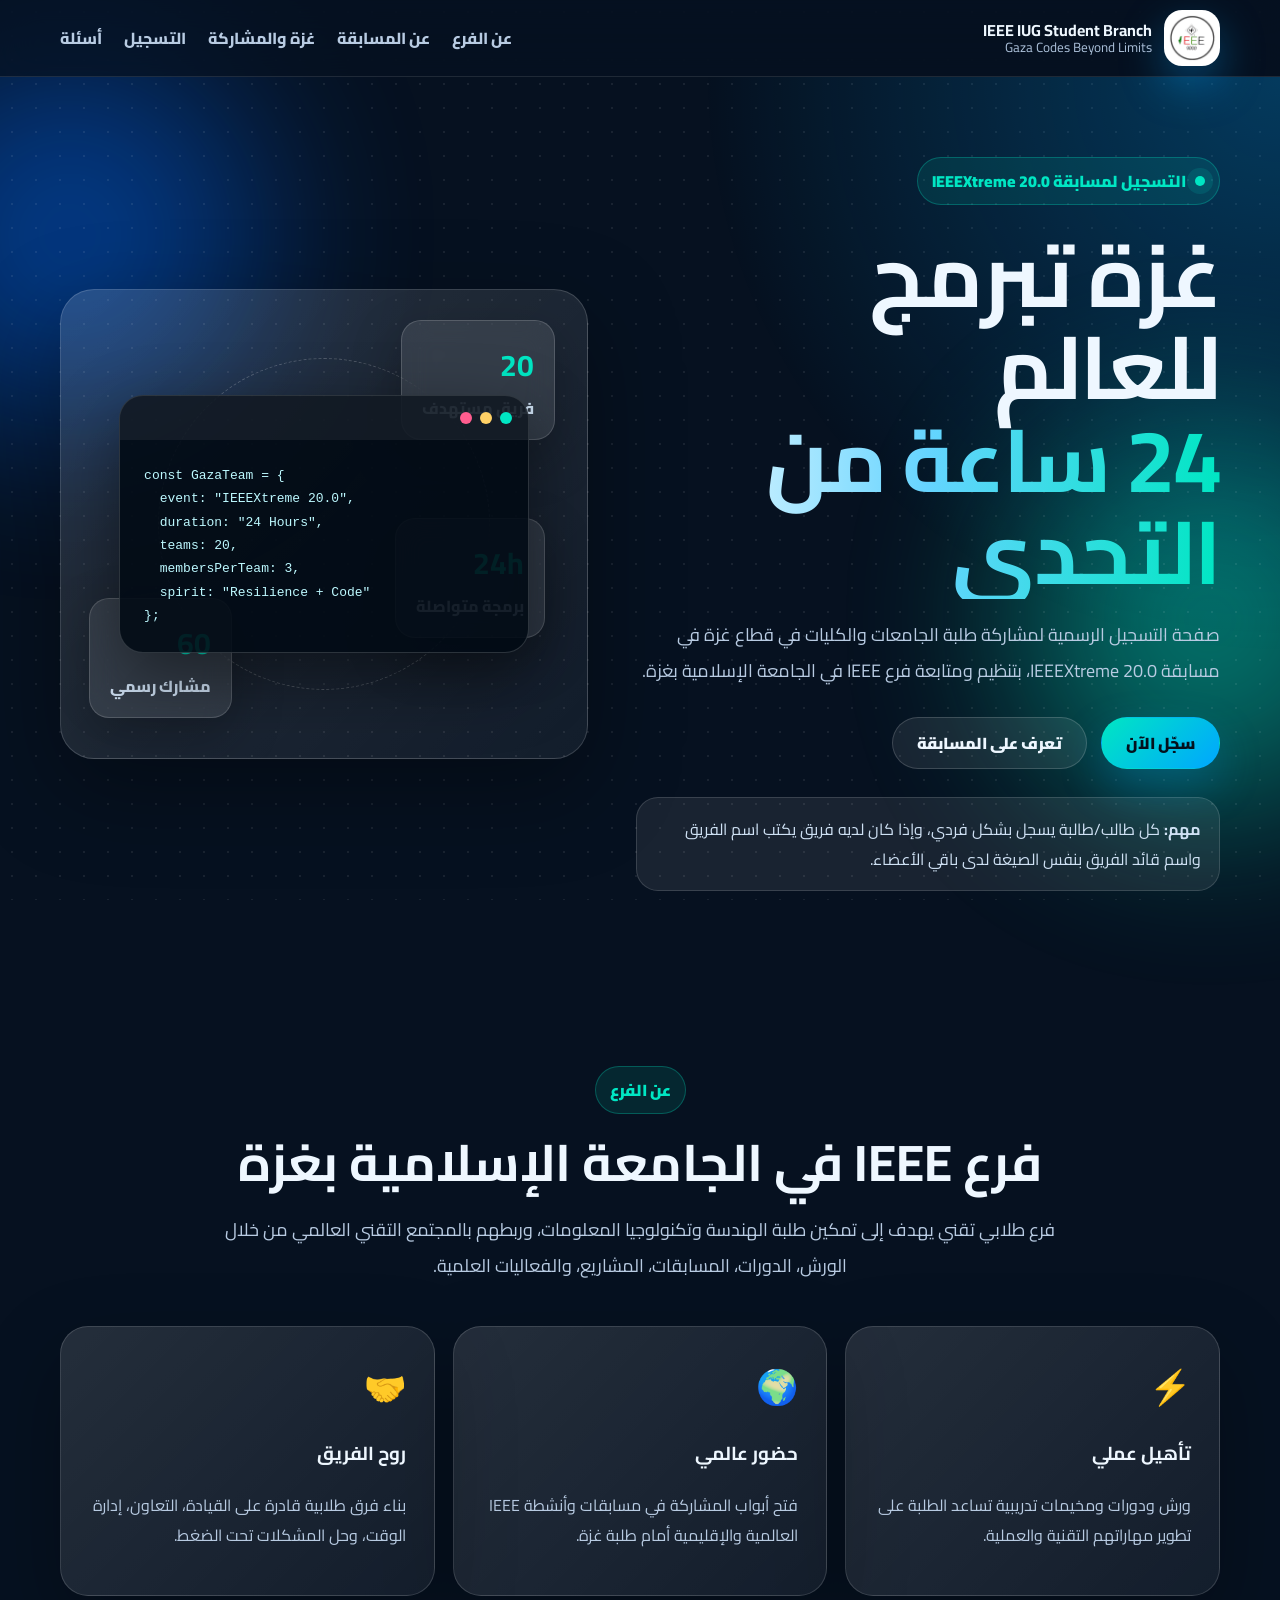
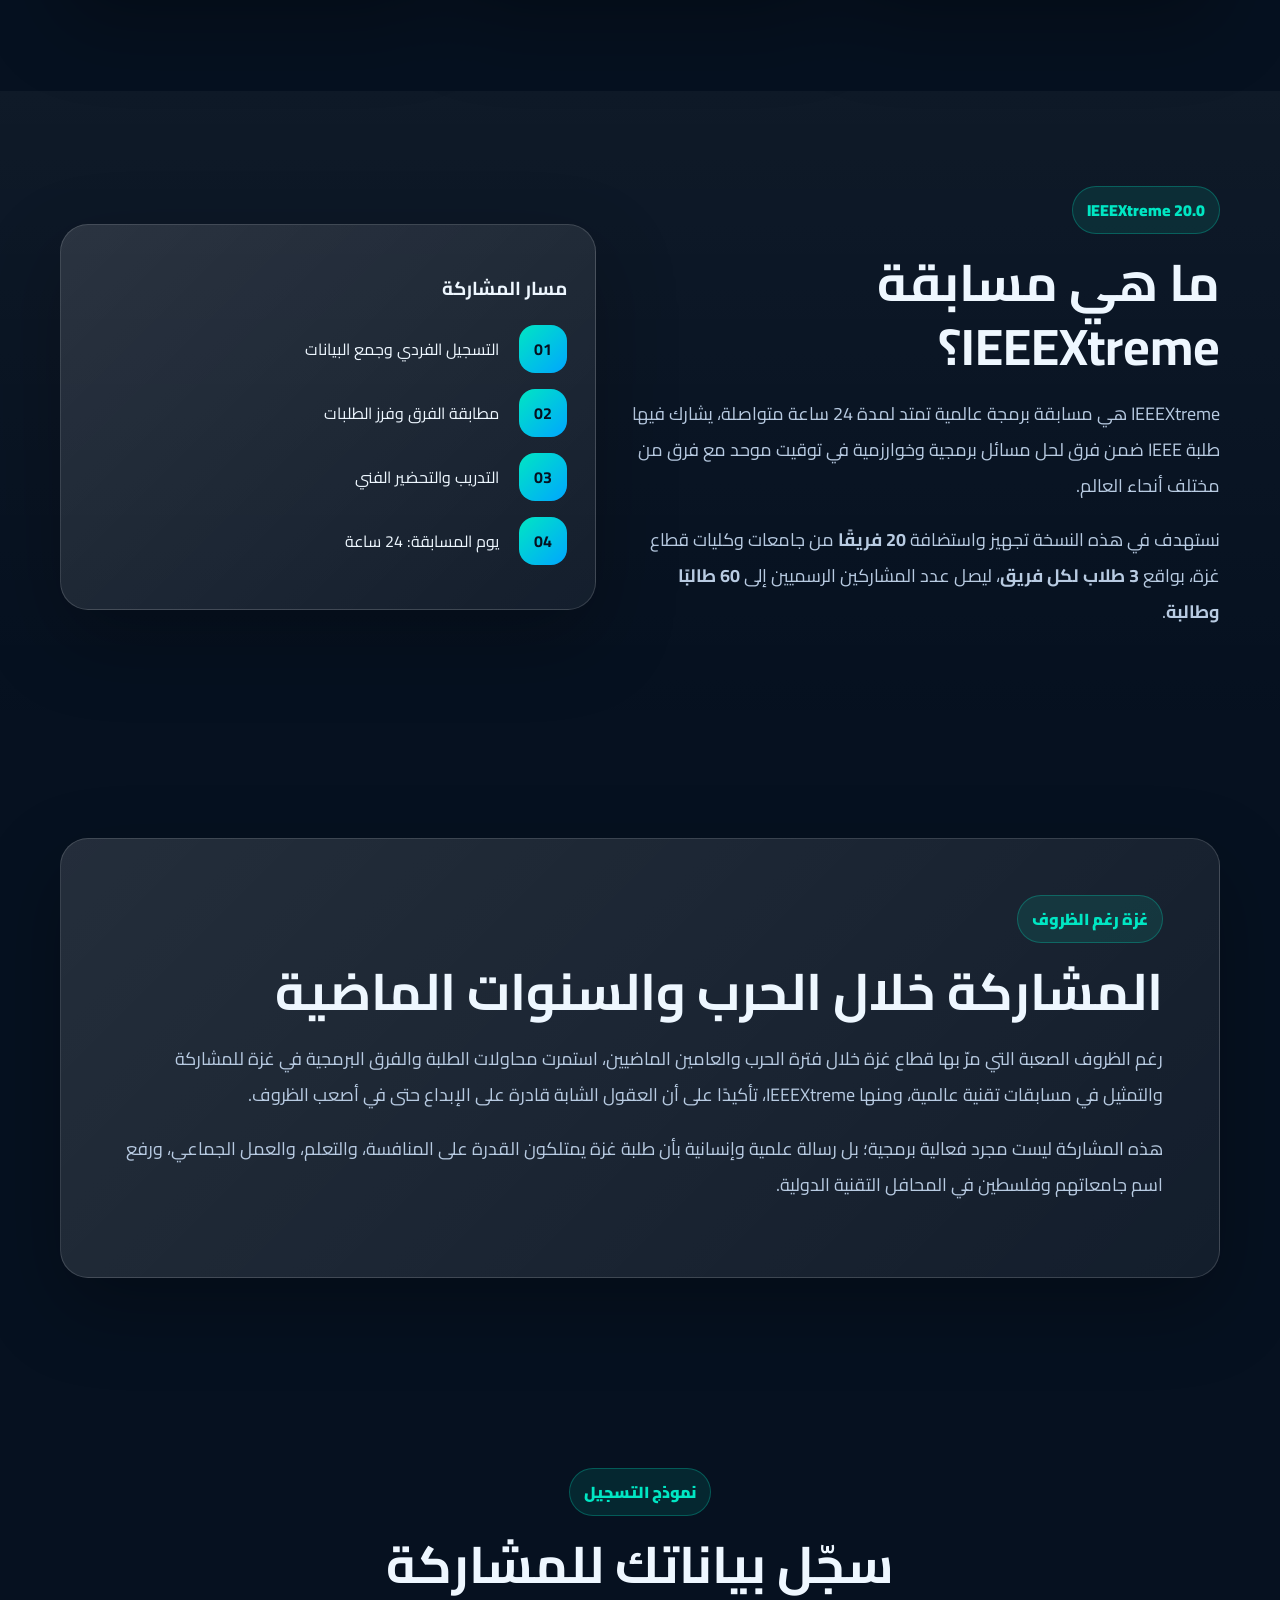
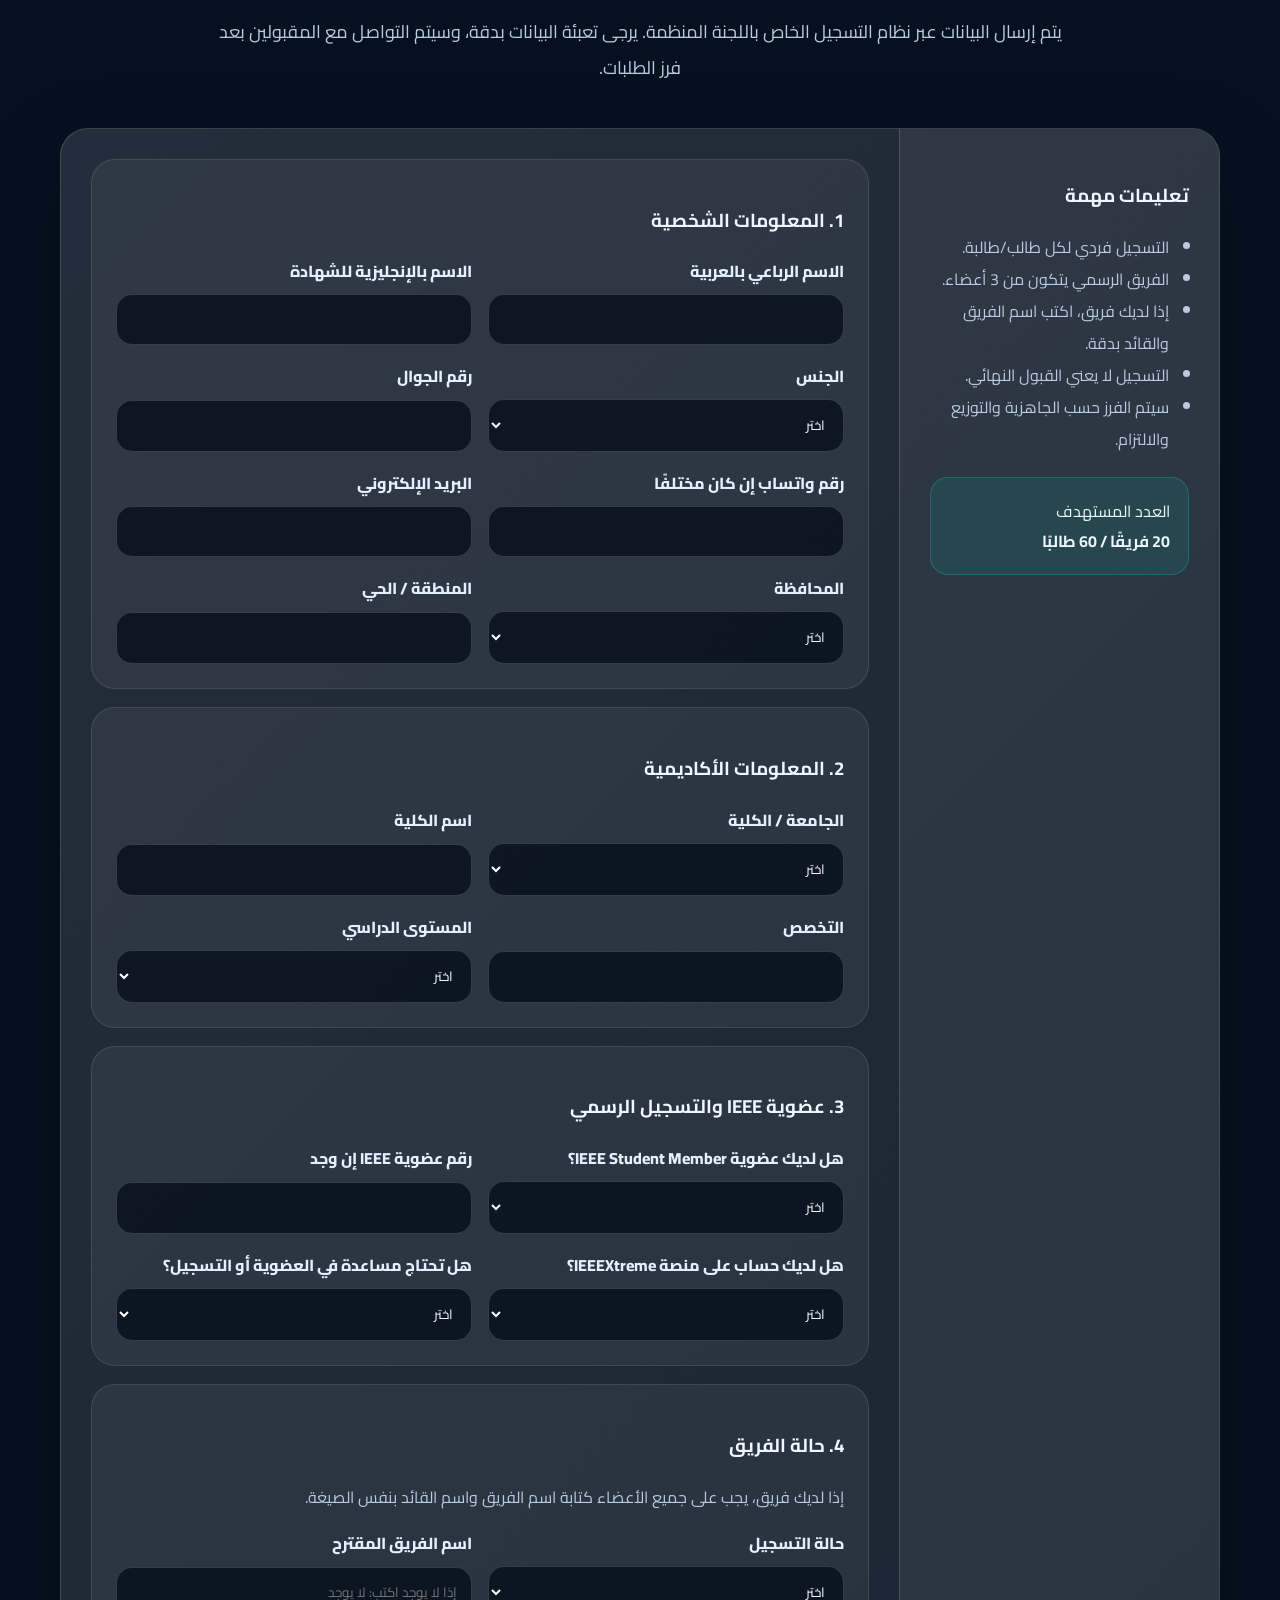
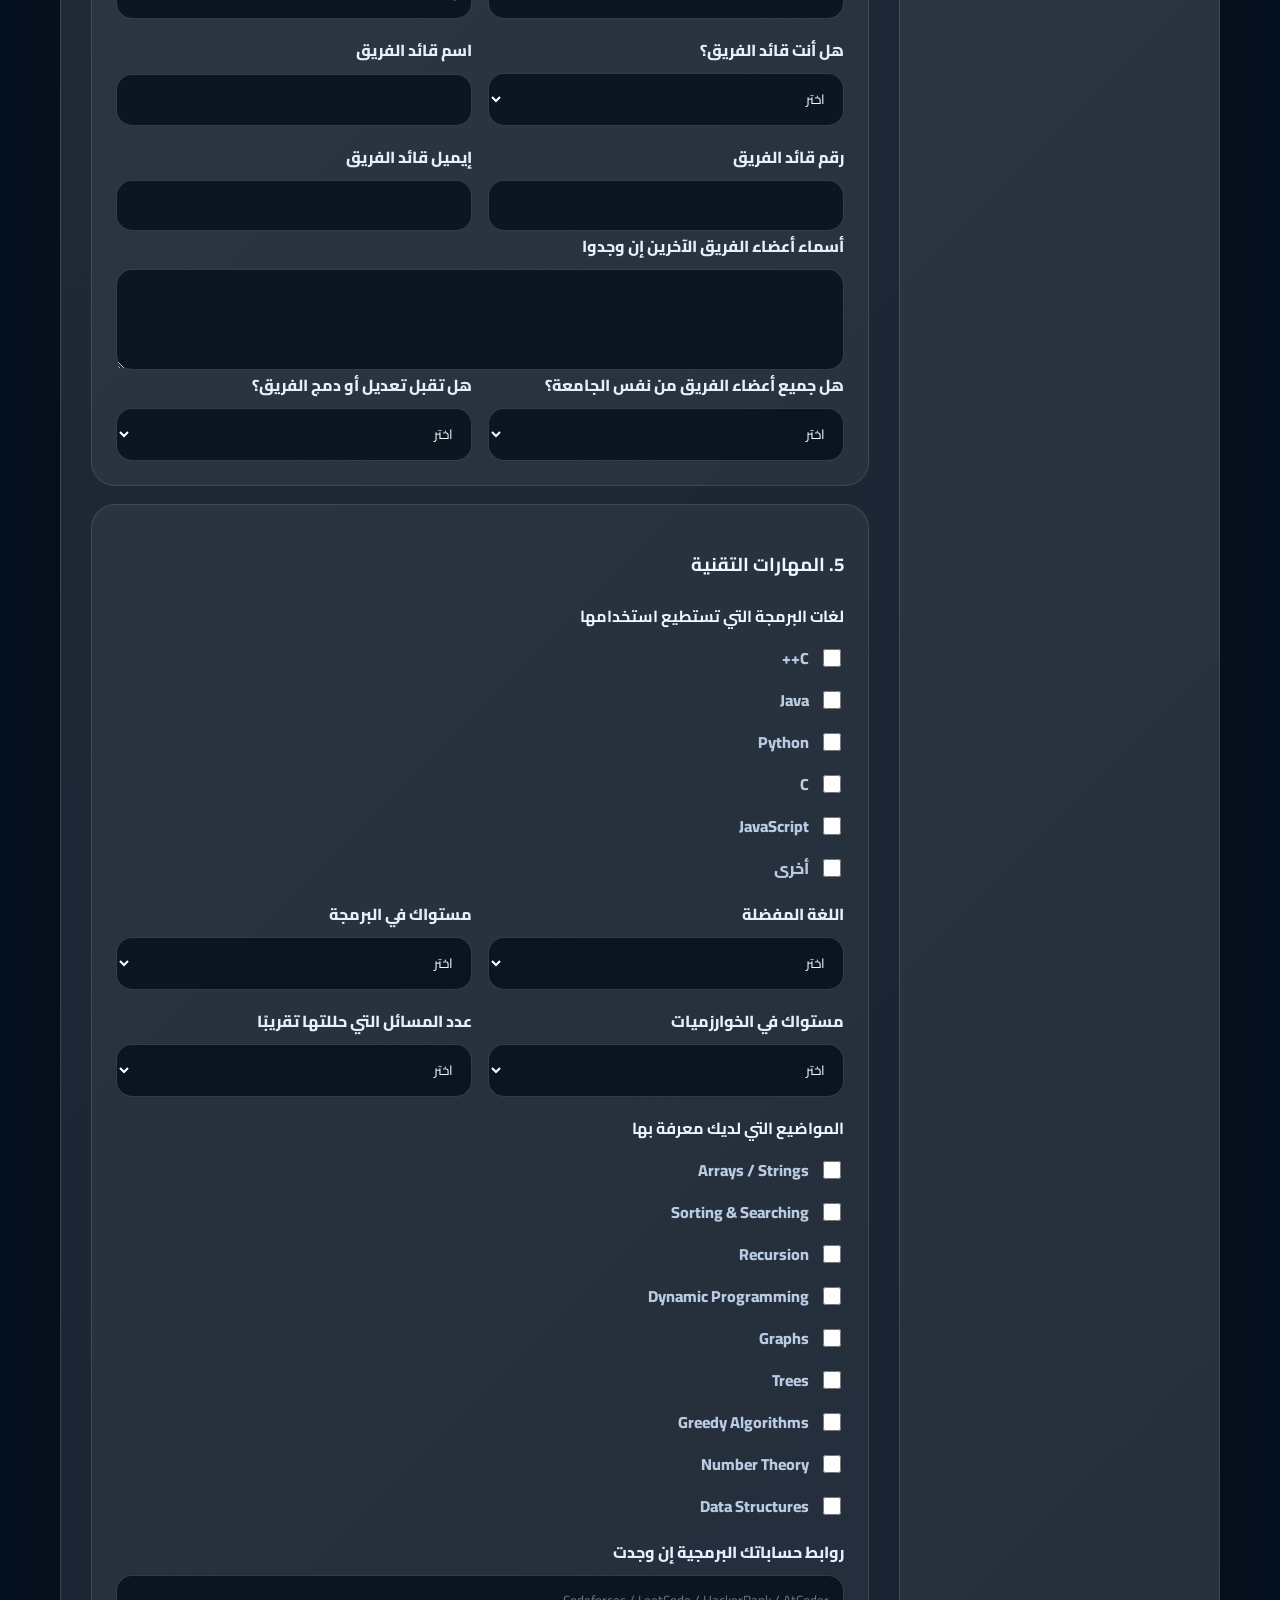
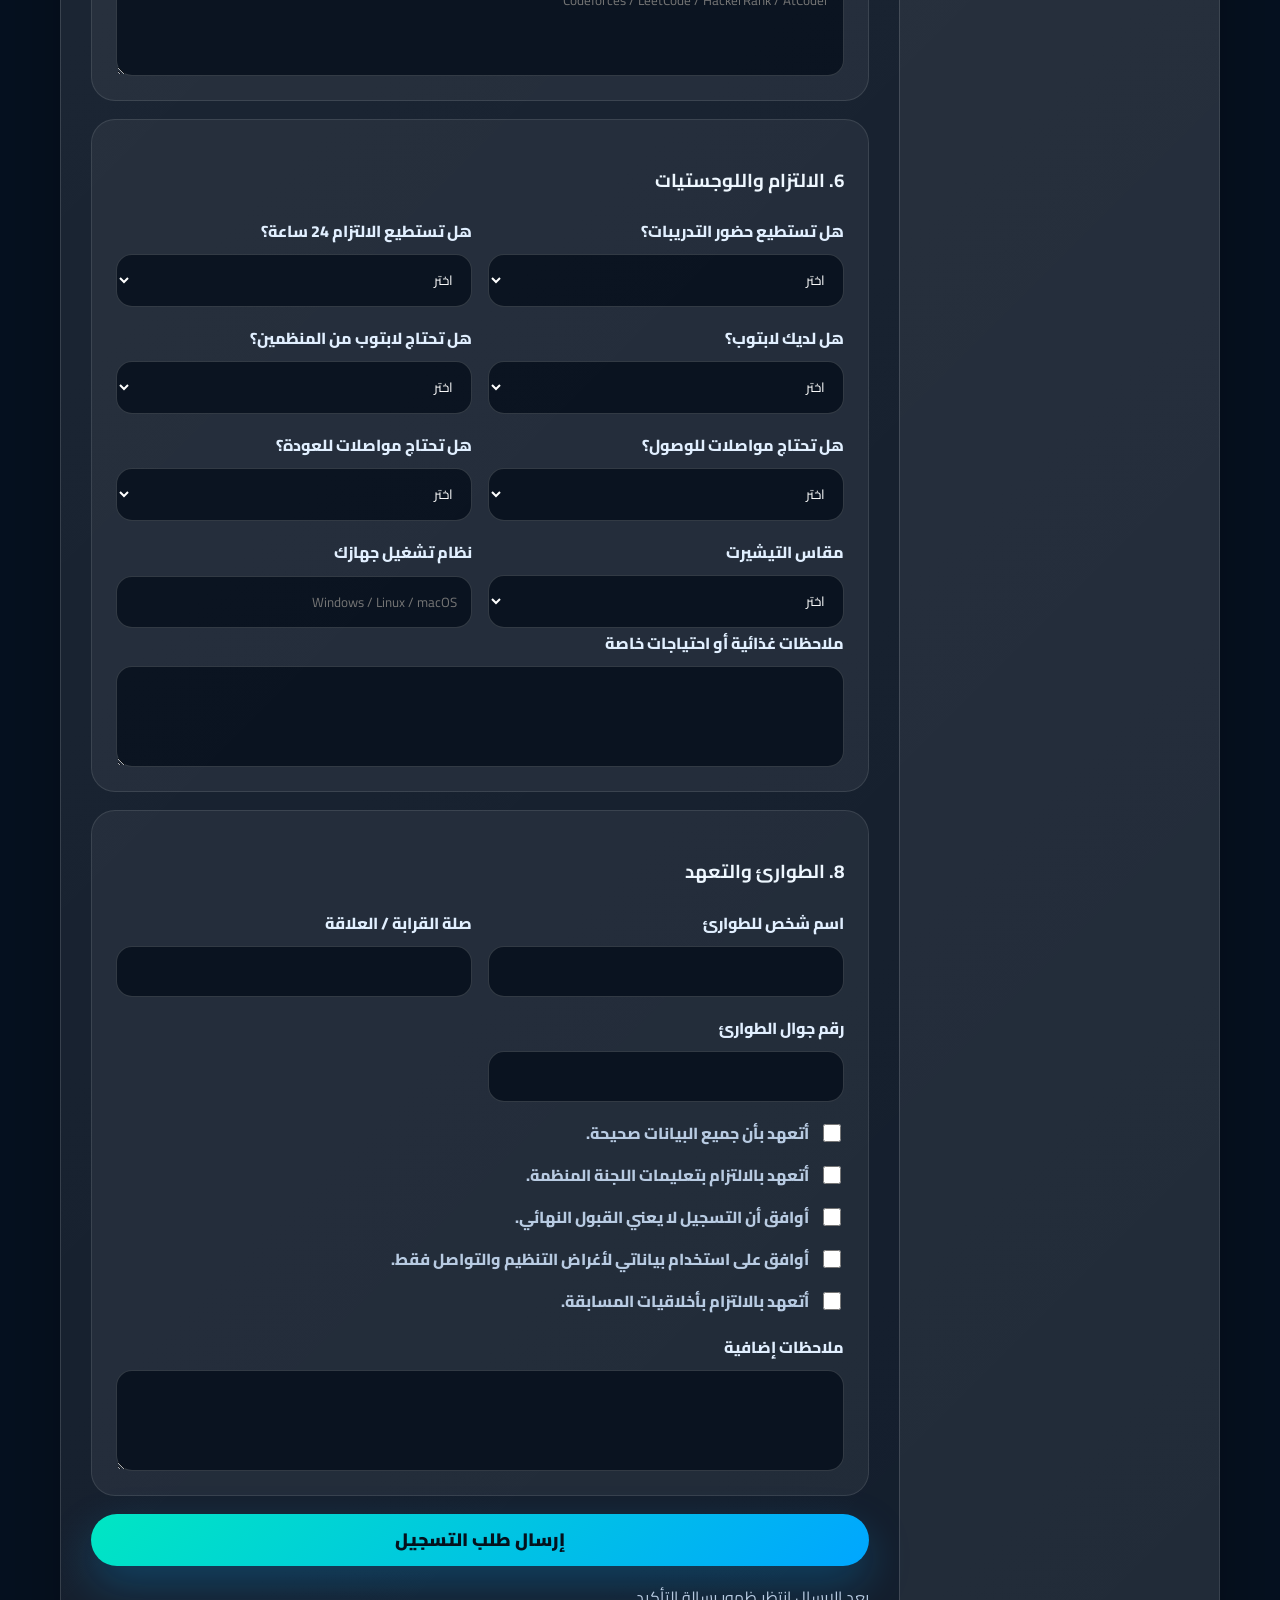
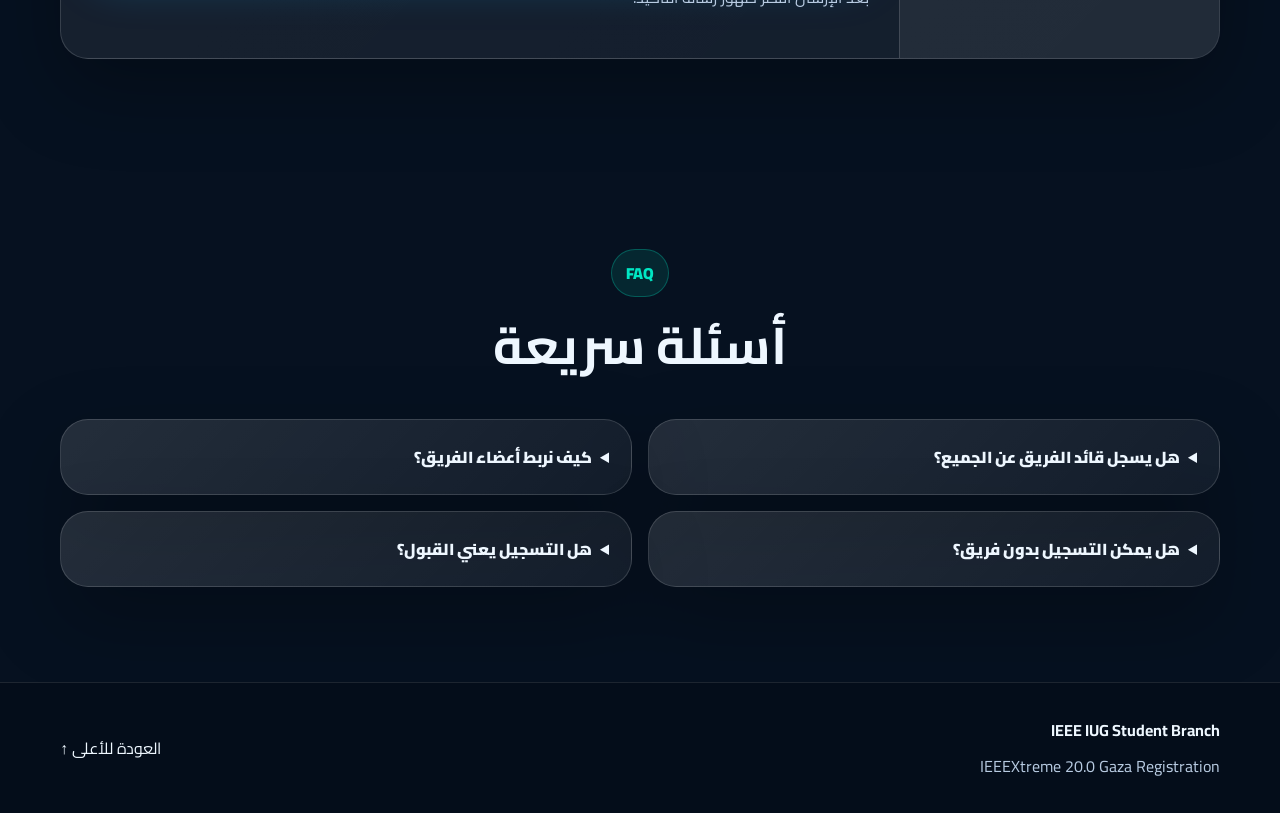
==== index.html @ 0adac136 "Initial commit Created from https://vercel.com/new" ====
<!DOCTYPE html>
<html lang="ar" dir="rtl">
<head>
  <meta charset="UTF-8" />
  <meta name="viewport" content="width=device-width, initial-scale=1.0" />
  <title>IEEEXtreme 20.0 Gaza | IEEE IUG Student Branch</title>
  <meta name="description" content="صفحة تسجيل مميزة لمشاركة طلبة غزة في مسابقة IEEEXtreme 20.0 عبر فرع IEEE في الجامعة الإسلامية بغزة." />
  <link rel="preconnect" href="https://fonts.googleapis.com">
  <link rel="preconnect" href="https://fonts.gstatic.com" crossorigin>
  <link href="https://fonts.googleapis.com/css2?family=Cairo:wght@400;500;600;700;800;900&display=swap" rel="stylesheet">
  <style>
*{box-sizing:border-box}html{scroll-behavior:smooth}body{margin:0;font-family:Cairo,sans-serif;background:#061120;color:#eef7ff;overflow-x:hidden}a{text-decoration:none;color:inherit}.container{width:min(1160px,calc(100% - 28px));margin:auto}.noise{position:fixed;inset:0;pointer-events:none;opacity:.08;background-image:radial-gradient(#fff 1px,transparent 1px);background-size:24px 24px;z-index:-1}.glow{position:fixed;width:380px;height:380px;border-radius:50%;filter:blur(90px);opacity:.45;z-index:-2}.glow-a{background:#006bff;top:5%;left:-120px}.glow-b{background:#00e6c3;bottom:10%;right:-120px}.header{position:sticky;top:0;z-index:20;background:rgba(6,17,32,.72);backdrop-filter:blur(18px);border-bottom:1px solid rgba(255,255,255,.1)}.nav{min-height:76px;display:flex;align-items:center;justify-content:space-between;gap:20px}.brand{display:flex;align-items:center;gap:12px}.brand-badge{width:56px;height:56px;border-radius:18px;display:grid;place-items:center;background:linear-gradient(135deg,#00e6c3,#00a6ff);color:#061120;font-weight:900;box-shadow:0 18px 44px rgba(0,166,255,.35)}.brand strong,.brand small{display:block;line-height:1.15}.brand small{color:#a9bed7}.links{display:flex;gap:22px;color:#b8cbe2;font-weight:800}.links a:hover{color:#fff}.menu{display:none;background:none;border:0}.menu span{display:block;width:28px;height:3px;background:#fff;margin:6px;border-radius:99px}.hero{min-height:calc(100vh - 76px);display:flex;align-items:center;padding:80px 0;background:radial-gradient(circle at top right,rgba(0,166,255,.28),transparent 36rem)}.hero-grid{display:grid;grid-template-columns:1.05fr .95fr;gap:48px;align-items:center}.chip,.kicker{display:inline-flex;align-items:center;gap:9px;padding:8px 14px;border-radius:99px;background:rgba(0,230,195,.1);border:1px solid rgba(0,230,195,.28);color:#00e6c3;font-weight:900}.chip i{width:10px;height:10px;border-radius:50%;background:#00e6c3;box-shadow:0 0 0 8px rgba(0,230,195,.12)}h1{font-size:clamp(44px,7vw,88px);line-height:1.05;margin:24px 0 16px;letter-spacing:-2px}h1 em{display:block;font-style:normal;background:linear-gradient(90deg,#fff,#65d4ff,#00e6c3);-webkit-background-clip:text;background-clip:text;color:transparent}.hero p,.section-head p,.split p,.big-card p{color:#b8cbe2;font-size:18px;line-height:2}.hero-actions{display:flex;gap:14px;flex-wrap:wrap;margin:28px 0}.btn{min-height:52px;border-radius:999px;padding:0 24px;border:1px solid transparent;display:inline-flex;align-items:center;justify-content:center;font-weight:900;cursor:pointer;font-family:inherit}.primary{background:linear-gradient(135deg,#00e6c3,#00a6ff);color:#04111d;box-shadow:0 18px 44px rgba(0,166,255,.25)}.secondary{background:rgba(255,255,255,.08);border-color:rgba(255,255,255,.16)}.hero-alert{padding:16px 18px;border-radius:22px;background:rgba(255,255,255,.08);border:1px solid rgba(255,255,255,.14);color:#cfe1f4}.hero-visual{position:relative;min-height:470px;border-radius:34px;background:linear-gradient(135deg,rgba(255,255,255,.14),rgba(255,255,255,.05));border:1px solid rgba(255,255,255,.16);box-shadow:0 30px 90px rgba(0,0,0,.35);display:grid;place-items:center;overflow:hidden}.hero-visual:before{content:"";position:absolute;width:330px;height:330px;border:1px dashed rgba(255,255,255,.22);border-radius:50%;animation:spin 18s linear infinite}.terminal{position:relative;z-index:2;width:min(410px,88%);background:rgba(2,10,20,.9);border:1px solid rgba(255,255,255,.16);border-radius:24px;overflow:hidden;box-shadow:0 25px 70px rgba(0,0,0,.45)}.dots{display:flex;gap:8px;padding:16px;background:rgba(255,255,255,.06)}.dots span{width:12px;height:12px;border-radius:50%;background:#00e6c3}.dots span:nth-child(2){background:#ffd166}.dots span:nth-child(3){background:#ff5d8f}pre{direction:ltr;text-align:left;margin:0;padding:24px;color:#bdf9ff;line-height:1.8;overflow:auto}.floating-card{position:absolute;background:rgba(255,255,255,.1);backdrop-filter:blur(14px);border:1px solid rgba(255,255,255,.16);border-radius:20px;padding:16px 20px;box-shadow:0 18px 50px rgba(0,0,0,.25)}.floating-card strong{display:block;color:#00e6c3;font-size:30px}.floating-card span{color:#cfe1f4;font-weight:800}.card-one{top:30px;right:32px}.card-two{bottom:40px;left:28px}.card-three{bottom:120px;right:42px}.section{padding:95px 0}.section-head{text-align:center;max-width:850px;margin:0 auto 42px}.section h2{font-size:clamp(30px,4vw,54px);line-height:1.25;margin:16px 0}.cards{display:grid;grid-template-columns:repeat(3,1fr);gap:18px}.info-card,.journey,.big-card,.form-layout,.faq details{background:linear-gradient(135deg,rgba(255,255,255,.12),rgba(255,255,255,.055));border:1px solid rgba(255,255,255,.15);border-radius:28px;box-shadow:0 30px 80px rgba(0,0,0,.28)}.info-card{padding:28px}.info-card span{font-size:34px}.info-card p,.faq p{color:#b8cbe2;line-height:1.9}.dark{background:linear-gradient(180deg,rgba(255,255,255,.04),transparent)}.split{display:grid;grid-template-columns:1fr .9fr;gap:28px;align-items:center}.journey{padding:28px}.step{display:grid;grid-template-columns:54px 1fr;gap:14px;align-items:center;margin:16px 0}.step b{width:48px;height:48px;border-radius:16px;display:grid;place-items:center;background:linear-gradient(135deg,#00e6c3,#00a6ff);color:#061120}.big-card{padding:clamp(28px,5vw,56px)}.form-layout{display:grid;grid-template-columns:320px 1fr;overflow:hidden}.side-panel{padding:30px;background:rgba(255,255,255,.06);border-left:1px solid rgba(255,255,255,.14)}.side-panel ul{color:#b8cbe2;line-height:2;padding-right:20px}.counter{margin-top:22px;padding:18px;border-radius:18px;background:rgba(0,230,195,.1);border:1px solid rgba(0,230,195,.24)}.counter span,.counter strong{display:block}.reg-form{padding:30px}.form-section{padding:24px;border-radius:24px;background:rgba(255,255,255,.055);border:1px solid rgba(255,255,255,.1);margin-bottom:18px}.grid{display:grid;grid-template-columns:repeat(2,1fr);gap:16px}label{display:grid;gap:8px;font-weight:800;color:#e1efff}input,select,textarea{width:100%;min-height:48px;border-radius:16px;border:1px solid rgba(255,255,255,.16);background:rgba(3,13,25,.75);color:#fff;padding:12px 14px;font-family:inherit;outline:0}textarea{resize:vertical}input:focus,select:focus,textarea:focus{border-color:#00e6c3;box-shadow:0 0 0 4px rgba(0,230,195,.08)}.hint,.status{color:#b8cbe2}.checks,.consents{display:grid;gap:12px;margin:16px 0}.checks label,.consents label{display:flex;align-items:center;gap:10px;color:#b8cbe2}input[type=checkbox]{width:18px;min-height:18px;accent-color:#00e6c3}.submit{width:100%;border:0;font-size:18px}.faq{display:grid;grid-template-columns:repeat(2,1fr);gap:16px}.faq details{padding:22px}.faq summary{font-weight:900;cursor:pointer}footer{padding:32px 0;border-top:1px solid rgba(255,255,255,.1);background:rgba(0,0,0,.18)}.footer-inner{display:flex;justify-content:space-between;gap:16px;align-items:center}.footer-inner p{color:#b8cbe2;margin:6px 0 0}.modal{position:fixed;inset:0;background:rgba(0,0,0,.68);backdrop-filter:blur(10px);display:none;align-items:center;justify-content:center;z-index:99;padding:18px}.modal.show{display:flex}.modal-card{position:relative;max-width:520px;background:#08182a;border:1px solid rgba(255,255,255,.16);border-radius:28px;padding:34px;text-align:center;box-shadow:0 30px 90px rgba(0,0,0,.45)}.close{position:absolute;top:12px;left:12px;width:38px;height:38px;border-radius:50%;border:0;background:rgba(255,255,255,.1);color:#fff;font-size:24px;cursor:pointer}.check{width:72px;height:72px;border-radius:50%;display:grid;place-items:center;margin:0 auto 14px;background:linear-gradient(135deg,#00e6c3,#00a6ff);color:#061120;font-size:42px;font-weight:900}.reveal{opacity:0;transform:translateY(22px);transition:.7s ease}.reveal.visible{opacity:1;transform:none}@keyframes spin{to{transform:rotate(360deg)}}@media(max-width:950px){.hero-grid,.split,.cards,.form-layout,.faq{grid-template-columns:1fr}.side-panel{border-left:0;border-bottom:1px solid rgba(255,255,255,.14)}.links{position:absolute;top:76px;inset-inline:14px;display:none;flex-direction:column;background:rgba(6,17,32,.96);border:1px solid rgba(255,255,255,.14);border-radius:20px;padding:18px}.links.open{display:flex}.menu{display:block}}@media(max-width:650px){.grid{grid-template-columns:1fr}.reg-form,.side-panel,.form-section{padding:18px}h1{font-size:42px}.hero{padding:48px 0}.floating-card{position:static;margin:10px}.hero-visual{display:block;padding:34px 16px}.terminal{margin:0 auto 20px}}


/* شعار الفرع - ضع الصورة باسم lo.JPG بجانب index.html */
.brand-logo {
  width: 56px;
  height: 56px;
  border-radius: 18px;
  object-fit: cover;
  background: #ffffff;
  padding: 4px;
  box-shadow: 0 18px 44px rgba(0, 166, 255, 0.35);
  display: block;
  flex-shrink: 0;
}


/* ===============================
   Mobile Registration Visibility Fix
   إصلاح ظهور نموذج التسجيل على الجوال
   =============================== */
@media (max-width: 768px) {
  html, body {
    width: 100%;
    overflow-x: hidden;
  }

  /* منع اختفاء الأقسام بسبب حركة الظهور على بعض متصفحات الجوال */
  .reveal {
    opacity: 1 !important;
    transform: none !important;
    visibility: visible !important;
  }

  /* ضمان ظهور قسم التسجيل كاملًا */
  #form,
  .registration,
  .form-layout,
  .reg-form,
  .form-section {
    display: block !important;
    visibility: visible !important;
    opacity: 1 !important;
  }

  .registration {
    padding-top: 70px !important;
  }

  .form-layout {
    grid-template-columns: 1fr !important;
    width: 100% !important;
    overflow: visible !important;
  }

  .side-panel {
    width: 100% !important;
    border-left: 0 !important;
    border-bottom: 1px solid rgba(255,255,255,.14) !important;
    padding: 20px !important;
  }

  .reg-form {
    width: 100% !important;
    padding: 18px !important;
  }

  .form-section {
    width: 100% !important;
    padding: 18px !important;
    margin-bottom: 16px !important;
  }

  .grid {
    grid-template-columns: 1fr !important;
    gap: 14px !important;
  }

  label,
  input,
  select,
  textarea,
  button {
    max-width: 100% !important;
  }

  input,
  select,
  textarea {
    font-size: 16px !important; /* يمنع زوم iPhone عند الضغط */
  }

  .section-head {
    display: block !important;
    opacity: 1 !important;
    visibility: visible !important;
    margin-bottom: 24px !important;
  }

  .section-head h2 {
    font-size: 30px !important;
  }

  .section-head p {
    font-size: 16px !important;
  }
}

/* زر تسجيل سريع يظهر على الجوال */
.mobile-register-btn {
  display: none;
}

@media (max-width: 768px) {
  .mobile-register-btn {
    position: fixed;
    right: 14px;
    left: 14px;
    bottom: 14px;
    z-index: 80;
    display: flex;
    align-items: center;
    justify-content: center;
    min-height: 52px;
    border-radius: 999px;
    background: linear-gradient(135deg,#00e6c3,#00a6ff);
    color: #04111d;
    font-weight: 900;
    box-shadow: 0 18px 44px rgba(0,166,255,.35);
  }

  footer {
    padding-bottom: 92px !important;
  }
}

</style>
</head>
<body>
  <div class="noise"></div>
  <div class="glow glow-a"></div>
  <div class="glow glow-b"></div>

  <header class="header">
    <div class="container nav">
      <a class="brand" href="#home">
        <!-- ضع ملف الشعار lo.JPG في نفس مجلد index.html -->
        <img src="[data-uri]" alt="IEEE IUG Logo" class="brand-logo">
        <span>
          <strong>IEEE IUG Student Branch</strong>
          <small>Gaza Codes Beyond Limits</small>
        </span>
      </a>

      <button class="menu" id="menuBtn" aria-label="القائمة">
        <span></span><span></span><span></span>
      </button>

      <nav class="links" id="navLinks">
        <a href="#branch">عن الفرع</a>
        <a href="#xtreme">عن المسابقة</a>
        <a href="#gaza">غزة والمشاركة</a>
        <a href="#form">التسجيل</a>
        <a href="#faq">أسئلة</a>
      </nav>
    </div>
  </header>

  <main>
    <section class="hero" id="home">
      <div class="container hero-grid">
        <div class="hero-text reveal">
          <span class="chip"><i></i> التسجيل لمسابقة IEEEXtreme 20.0</span>
          <h1>غزة تبرمج للعالم <em>24 ساعة من التحدي</em></h1>
          <p>
            صفحة التسجيل الرسمية لمشاركة طلبة الجامعات والكليات في قطاع غزة في مسابقة IEEEXtreme 20.0،
            بتنظيم ومتابعة فرع IEEE في الجامعة الإسلامية بغزة.
          </p>
          <div class="hero-actions">
            <a href="#form" class="btn primary">سجّل الآن</a>
            <a href="#xtreme" class="btn secondary">تعرف على المسابقة</a>
          </div>
          <div class="hero-alert">
            <b>مهم:</b> كل طالب/طالبة يسجل بشكل فردي، وإذا كان لديه فريق يكتب اسم الفريق واسم قائد الفريق بنفس الصيغة لدى باقي الأعضاء.
          </div>
        </div>

        <div class="hero-visual reveal">
          <div class="terminal">
            <div class="dots"><span></span><span></span><span></span></div>
            <pre><code>const GazaTeam = {
  event: "IEEEXtreme 20.0",
  duration: "24 Hours",
  teams: 20,
  membersPerTeam: 3,
  spirit: "Resilience + Code"
};</code></pre>
          </div>

          <div class="floating-card card-one">
            <strong>20</strong>
            <span>فريق مستهدف</span>
          </div>
          <div class="floating-card card-two">
            <strong>60</strong>
            <span>مشارك رسمي</span>
          </div>
          <div class="floating-card card-three">
            <strong>24h</strong>
            <span>برمجة متواصلة</span>
          </div>
        </div>
      </div>
    </section>

    <section class="section" id="branch">
      <div class="container">
        <div class="section-head reveal">
          <span class="kicker">عن الفرع</span>
          <h2>فرع IEEE في الجامعة الإسلامية بغزة</h2>
          <p>
            فرع طلابي تقني يهدف إلى تمكين طلبة الهندسة وتكنولوجيا المعلومات، وربطهم بالمجتمع التقني العالمي
            من خلال الورش، الدورات، المسابقات، المشاريع، والفعاليات العلمية.
          </p>
        </div>

        <div class="cards">
          <article class="info-card reveal">
            <span>⚡</span>
            <h3>تأهيل عملي</h3>
            <p>ورش ودورات ومخيمات تدريبية تساعد الطلبة على تطوير مهاراتهم التقنية والعملية.</p>
          </article>
          <article class="info-card reveal">
            <span>🌍</span>
            <h3>حضور عالمي</h3>
            <p>فتح أبواب المشاركة في مسابقات وأنشطة IEEE العالمية والإقليمية أمام طلبة غزة.</p>
          </article>
          <article class="info-card reveal">
            <span>🤝</span>
            <h3>روح الفريق</h3>
            <p>بناء فرق طلابية قادرة على القيادة، التعاون، إدارة الوقت، وحل المشكلات تحت الضغط.</p>
          </article>
        </div>
      </div>
    </section>

    <section class="section dark" id="xtreme">
      <div class="container split">
        <div class="reveal">
          <span class="kicker">IEEEXtreme 20.0</span>
          <h2>ما هي مسابقة IEEEXtreme؟</h2>
          <p>
            IEEEXtreme هي مسابقة برمجة عالمية تمتد لمدة 24 ساعة متواصلة، يشارك فيها طلبة IEEE ضمن فرق
            لحل مسائل برمجية وخوارزمية في توقيت موحد مع فرق من مختلف أنحاء العالم.
          </p>
          <p>
            نستهدف في هذه النسخة تجهيز واستضافة <b>20 فريقًا</b> من جامعات وكليات قطاع غزة،
            بواقع <b>3 طلاب لكل فريق</b>، ليصل عدد المشاركين الرسميين إلى <b>60 طالبًا وطالبة</b>.
          </p>
        </div>

        <div class="journey reveal">
          <h3>مسار المشاركة</h3>
          <div class="step"><b>01</b><span>التسجيل الفردي وجمع البيانات</span></div>
          <div class="step"><b>02</b><span>مطابقة الفرق وفرز الطلبات</span></div>
          <div class="step"><b>03</b><span>التدريب والتحضير الفني</span></div>
          <div class="step"><b>04</b><span>يوم المسابقة: 24 ساعة</span></div>
        </div>
      </div>
    </section>

    <section class="section gaza" id="gaza">
      <div class="container">
        <div class="big-card reveal">
          <span class="kicker">غزة رغم الظروف</span>
          <h2>المشاركة خلال الحرب والسنوات الماضية</h2>
          <p>
            رغم الظروف الصعبة التي مرّ بها قطاع غزة خلال فترة الحرب والعامين الماضيين، استمرت محاولات الطلبة
            والفرق البرمجية في غزة للمشاركة والتمثيل في مسابقات تقنية عالمية، ومنها IEEEXtreme، تأكيدًا على
            أن العقول الشابة قادرة على الإبداع حتى في أصعب الظروف.
          </p>
          <p>
            هذه المشاركة ليست مجرد فعالية برمجية؛ بل رسالة علمية وإنسانية بأن طلبة غزة يمتلكون القدرة على المنافسة،
            والتعلم، والعمل الجماعي، ورفع اسم جامعاتهم وفلسطين في المحافل التقنية الدولية.
          </p>
        </div>
      </div>
    </section>

    <section class="section registration" id="form">
      <div class="container">
        <div class="section-head reveal">
          <span class="kicker">نموذج التسجيل</span>
          <h2>سجّل بياناتك للمشاركة</h2>
          <p>
            يتم إرسال البيانات عبر نظام التسجيل الخاص باللجنة المنظمة.
            يرجى تعبئة البيانات بدقة، وسيتم التواصل مع المقبولين بعد فرز الطلبات.
          </p>
        </div>

        <div class="form-layout reveal">
          <aside class="side-panel">
            <h3>تعليمات مهمة</h3>
            <ul>
              <li>التسجيل فردي لكل طالب/طالبة.</li>
              <li>الفريق الرسمي يتكون من 3 أعضاء.</li>
              <li>إذا لديك فريق، اكتب اسم الفريق والقائد بدقة.</li>
              <li>التسجيل لا يعني القبول النهائي.</li>
              <li>سيتم الفرز حسب الجاهزية والتوزيع والالتزام.</li>
            </ul>
            <div class="counter">
              <span>العدد المستهدف</span>
              <strong>20 فريقًا / 60 طالبًا</strong>
            </div>
          </aside>

          <form class="reg-form" id="registrationForm">
            <input type="hidden" name="source" value="IEEEXtreme Website" />
            <input type="hidden" name="clientTimestamp" id="clientTimestamp" />

            <div class="form-section">
              <h3>1. المعلومات الشخصية</h3>
              <div class="grid">
                <label>الاسم الرباعي بالعربية <input name="arabicName" required></label>
                <label>الاسم بالإنجليزية للشهادة <input name="englishName" required></label>
                <label>الجنس
                  <select name="gender" id="gender" required>
                    <option value="">اختر</option><option>ذكر</option><option>أنثى</option>
                  </select>
                </label>
                <label>رقم الجوال <input name="phone" type="tel" required></label>
                <label>رقم واتساب إن كان مختلفًا <input name="whatsapp" type="tel"></label>
                <label>البريد الإلكتروني <input name="email" type="email" required></label>
                <label>المحافظة
                  <select name="governorate" required>
                    <option value="">اختر</option>
                    <option>شمال غزة</option><option>غزة</option><option>الوسطى</option><option>خانيونس</option><option>رفح</option><option>أخرى</option>
                  </select>
                </label>
                <label>المنطقة / الحي <input name="area" required></label>
              </div>
            </div>

            <div class="form-section">
              <h3>2. المعلومات الأكاديمية</h3>
              <div class="grid">
                <label>الجامعة / الكلية
                  <select name="university" required>
                    <option value="">اختر</option>
                    <option>الجامعة الإسلامية بغزة</option>
                    <option>جامعة الأزهر</option>
                    <option>جامعة الأقصى</option>
                    <option>الكلية الجامعية للعلوم التطبيقية</option>
                    <option>جامعة فلسطين</option>
                    <option>جامعة غزة</option>
                    <option>كلية فلسطين التقنية</option>
                    <option>جامعة الإسراء</option>
                    <option>جامعة القدس المفتوحة</option>
                    <option>كلية الرباط الجامعية</option>
                    <option>أخرى</option>
                  </select>
                </label>
                <label>اسم الكلية <input name="college" required></label>
                <label>التخصص <input name="major" required></label>
                <label>المستوى الدراسي
                  <select name="level" required>
                    <option value="">اختر</option>
                    <option>سنة أولى</option><option>سنة ثانية</option><option>سنة ثالثة</option><option>سنة رابعة</option><option>سنة خامسة</option><option>خريج/ة</option>
                  </select>
                </label>
              </div>
            </div>

            <div class="form-section">
              <h3>3. عضوية IEEE والتسجيل الرسمي</h3>
              <div class="grid">
                <label>هل لديك عضوية IEEE Student Member؟
                  <select name="ieeeMember" required>
                    <option value="">اختر</option><option>نعم</option><option>لا</option><option>لا أعرف / أحتاج توضيحًا</option>
                  </select>
                </label>
                <label>رقم عضوية IEEE إن وجد <input name="ieeeNumber"></label>
                <label>هل لديك حساب على منصة IEEEXtreme؟
                  <select name="xtremeAccount" required>
                    <option value="">اختر</option><option>نعم</option><option>لا</option><option>لا أعرف</option>
                  </select>
                </label>
                <label>هل تحتاج مساعدة في العضوية أو التسجيل؟
                  <select name="needHelp" required>
                    <option value="">اختر</option><option>نعم</option><option>لا</option><option>ربما</option>
                  </select>
                </label>
              </div>
            </div>

            <div class="form-section">
              <h3>4. حالة الفريق</h3>
              <p class="hint">إذا لديك فريق، يجب على جميع الأعضاء كتابة اسم الفريق واسم القائد بنفس الصيغة.</p>
              <div class="grid">
                <label>حالة التسجيل
                  <select name="teamStatus" required>
                    <option value="">اختر</option>
                    <option>لدي فريق كامل مكوّن من 3 أعضاء</option>
                    <option>لدي فريق ناقص ونحتاج عضوًا إضافيًا</option>
                    <option>أسجل بشكل فردي وأرغب أن يتم ضمي إلى فريق</option>
                  </select>
                </label>
                <label>اسم الفريق المقترح <input name="teamName" placeholder="إذا لا يوجد اكتب: لا يوجد"></label>
                <label>هل أنت قائد الفريق؟
                  <select name="isLeader" required>
                    <option value="">اختر</option><option>نعم</option><option>لا</option><option>لا يوجد فريق حاليًا</option>
                  </select>
                </label>
                <label>اسم قائد الفريق <input name="leaderName"></label>
                <label>رقم قائد الفريق <input name="leaderPhone" type="tel"></label>
                <label>إيميل قائد الفريق <input name="leaderEmail" type="email"></label>
              </div>
              <label>أسماء أعضاء الفريق الآخرين إن وجدوا
                <textarea name="teamMembers" rows="3"></textarea>
              </label>
              <div class="grid">
                <label>هل جميع أعضاء الفريق من نفس الجامعة؟
                  <select name="sameUniversityTeam" required>
                    <option value="">اختر</option><option>نعم</option><option>لا</option><option>لا يوجد فريق حاليًا</option>
                  </select>
                </label>
                <label>هل تقبل تعديل أو دمج الفريق؟
                  <select name="acceptMerge" required>
                    <option value="">اختر</option><option>نعم، لا مانع</option><option>أفضل البقاء مع فريقي الحالي</option><option>لا أقبل التعديل</option><option>لا يوجد فريق حاليًا</option>
                  </select>
                </label>
              </div>
            </div>

            <div class="form-section">
              <h3>5. المهارات التقنية</h3>
              <div class="checks">
                <b>لغات البرمجة التي تستطيع استخدامها</b>
                <label><input type="checkbox" name="languages" value="C++"> C++</label>
                <label><input type="checkbox" name="languages" value="Java"> Java</label>
                <label><input type="checkbox" name="languages" value="Python"> Python</label>
                <label><input type="checkbox" name="languages" value="C"> C</label>
                <label><input type="checkbox" name="languages" value="JavaScript"> JavaScript</label>
                <label><input type="checkbox" name="languages" value="Other"> أخرى</label>
              </div>
              <div class="grid">
                <label>اللغة المفضلة
                  <select name="preferredLanguage" required>
                    <option value="">اختر</option><option>C++</option><option>Java</option><option>Python</option><option>أخرى</option>
                  </select>
                </label>
                <label>مستواك في البرمجة
                  <select name="programmingLevel" required>
                    <option value="">اختر</option><option>مبتدئ</option><option>متوسط</option><option>جيد</option><option>متقدم</option>
                  </select>
                </label>
                <label>مستواك في الخوارزميات
                  <select name="algorithmsLevel" required>
                    <option value="">اختر</option><option>مبتدئ</option><option>متوسط</option><option>جيد</option><option>متقدم</option>
                  </select>
                </label>
                <label>عدد المسائل التي حللتها تقريبًا
                  <select name="solvedProblems" required>
                    <option value="">اختر</option><option>أقل من 20</option><option>20 – 50</option><option>51 – 100</option><option>أكثر من 100</option><option>لا أعرف</option>
                  </select>
                </label>
              </div>
              <div class="checks">
                <b>المواضيع التي لديك معرفة بها</b>
                <label><input type="checkbox" name="topics" value="Arrays / Strings"> Arrays / Strings</label>
                <label><input type="checkbox" name="topics" value="Sorting & Searching"> Sorting & Searching</label>
                <label><input type="checkbox" name="topics" value="Recursion"> Recursion</label>
                <label><input type="checkbox" name="topics" value="Dynamic Programming"> Dynamic Programming</label>
                <label><input type="checkbox" name="topics" value="Graphs"> Graphs</label>
                <label><input type="checkbox" name="topics" value="Trees"> Trees</label>
                <label><input type="checkbox" name="topics" value="Greedy Algorithms"> Greedy Algorithms</label>
                <label><input type="checkbox" name="topics" value="Number Theory"> Number Theory</label>
                <label><input type="checkbox" name="topics" value="Data Structures"> Data Structures</label>
              </div>
              <label>روابط حساباتك البرمجية إن وجدت
                <textarea name="codingProfiles" rows="3" placeholder="Codeforces / LeetCode / HackerRank / AtCoder"></textarea>
              </label>
            </div>

            <div class="form-section">
              <h3>6. الالتزام واللوجستيات</h3>
              <div class="grid">
                <label>هل تستطيع حضور التدريبات؟
                  <select name="trainingCommitment" required>
                    <option value="">اختر</option><option>نعم</option><option>لا</option><option>حسب الموعد</option>
                  </select>
                </label>
                <label>هل تستطيع الالتزام 24 ساعة؟
                  <select name="stay24" required>
                    <option value="">اختر</option><option>نعم</option><option>لا</option><option>أحتاج توضيحًا</option>
                  </select>
                </label>
                <label>هل لديك لابتوب؟
                  <select name="hasLaptop" required>
                    <option value="">اختر</option><option>نعم</option><option>لا</option><option>أستطيع توفيره مؤقتًا</option>
                  </select>
                </label>
                <label>هل تحتاج لابتوب من المنظمين؟
                  <select name="needLaptop" required>
                    <option value="">اختر</option><option>نعم</option><option>لا</option><option>ربما</option>
                  </select>
                </label>
                <label>هل تحتاج مواصلات للوصول؟
                  <select name="needTransportArrival" required>
                    <option value="">اختر</option><option>نعم</option><option>لا</option><option>ربما</option>
                  </select>
                </label>
                <label>هل تحتاج مواصلات للعودة؟
                  <select name="needTransportReturn" required>
                    <option value="">اختر</option><option>نعم</option><option>لا</option><option>ربما</option>
                  </select>
                </label>
                <label>مقاس التيشيرت
                  <select name="shirtSize" required>
                    <option value="">اختر</option><option>S</option><option>M</option><option>L</option><option>XL</option><option>XXL</option><option>لا أحتاج تيشيرت</option>
                  </select>
                </label>
                <label>نظام تشغيل جهازك
                  <input name="deviceOS" placeholder="Windows / Linux / macOS">
                </label>
              </div>
              <label>ملاحظات غذائية أو احتياجات خاصة
                <textarea name="foodNotes" rows="3"></textarea>
              </label>
            </div>

            <div class="form-section" id="femaleSection">
              <h3>7. مرافقو الطالبات</h3>
              <p class="hint">سيتم السماح بالزيارة خلال أوقات محددة، ولن يكون المرافق مقيمًا بشكل دائم إلا للحالات الاستثنائية وبعد موافقة مسبقة.</p>
              <div class="grid">
                <label>هل ترغبين بإتاحة زيارة أحد أفراد العائلة؟
                  <select name="wantsCompanion">
                    <option value="">اختر</option><option>نعم</option><option>لا</option><option>لا ينطبق</option>
                  </select>
                </label>
                <label>اسم المرافق <input name="companionName"></label>
                <label>صلة القرابة
                  <select name="companionRelation">
                    <option value="">اختر</option><option>أب</option><option>أم</option><option>أخ</option><option>أخت</option><option>قريب من الدرجة الأولى</option><option>لا ينطبق</option>
                  </select>
                </label>
                <label>رقم المرافق <input name="companionPhone" type="tel"></label>
              </div>
            </div>

            <div class="form-section">
              <h3>8. الطوارئ والتعهد</h3>
              <div class="grid">
                <label>اسم شخص للطوارئ <input name="emergencyName" required></label>
                <label>صلة القرابة / العلاقة <input name="emergencyRelation" required></label>
                <label>رقم جوال الطوارئ <input name="emergencyPhone" type="tel" required></label>
              </div>
              <div class="consents">
                <label><input type="checkbox" name="truthConsent" value="نعم" required> أتعهد بأن جميع البيانات صحيحة.</label>
                <label><input type="checkbox" name="rulesConsent" value="نعم" required> أتعهد بالالتزام بتعليمات اللجنة المنظمة.</label>
                <label><input type="checkbox" name="selectionConsent" value="نعم" required> أوافق أن التسجيل لا يعني القبول النهائي.</label>
                <label><input type="checkbox" name="dataConsent" value="نعم" required> أوافق على استخدام بياناتي لأغراض التنظيم والتواصل فقط.</label>
                <label><input type="checkbox" name="ethicsConsent" value="نعم" required> أتعهد بالالتزام بأخلاقيات المسابقة.</label>
              </div>
              <label>ملاحظات إضافية <textarea name="notes" rows="3"></textarea></label>
            </div>

            <button class="btn primary submit" id="submitBtn" type="submit">إرسال طلب التسجيل</button>
            <p class="status" id="statusText">بعد الإرسال انتظر ظهور رسالة التأكيد.</p>
          </form>
        </div>
      </div>
    </section>

    <section class="section" id="faq">
      <div class="container">
        <div class="section-head reveal">
          <span class="kicker">FAQ</span>
          <h2>أسئلة سريعة</h2>
        </div>
        <div class="faq">
          <details class="reveal"><summary>هل يسجل قائد الفريق عن الجميع؟</summary><p>لا، كل طالب يسجل بشكل فردي حتى نحصل على بياناته كاملة.</p></details>
          <details class="reveal"><summary>كيف نربط أعضاء الفريق؟</summary><p>عن طريق اسم الفريق واسم قائد الفريق ورقم قائد الفريق.</p></details>
          <details class="reveal"><summary>هل يمكن التسجيل بدون فريق؟</summary><p>نعم، ويمكن للجنة ضمك إلى فريق مناسب حسب المستوى والجامعة.</p></details>
          <details class="reveal"><summary>هل التسجيل يعني القبول؟</summary><p>لا، سيتم فرز الطلبات واعتماد المقبولين لاحقًا.</p></details>
        </div>
      </div>
    </section>
  </main>

  <footer>
    <div class="container footer-inner">
      <div>
        <strong>IEEE IUG Student Branch</strong>
        <p>IEEEXtreme 20.0 Gaza Registration</p>
      </div>
      <a href="#home">العودة للأعلى ↑</a>
    </div>
  </footer>

  <div class="modal" id="successModal">
    <div class="modal-card">
      <button id="closeModal" class="close">×</button>
      <div class="check">✓</div>
      <h2>تم استلام طلبك بنجاح</h2>
      <p>سيتم مراجعة البيانات وفرز الطلبات، وسيتم التواصل مع المقبولين لاحقًا عبر البريد الإلكتروني أو الواتساب.</p>
      <button class="btn primary" id="okModal">تمام</button>
    </div>
  </div>

  <a href="#form" class="mobile-register-btn">التسجيل الآن</a>
  <script>
/**
 * IEEEXtreme 20.0 Gaza Registration
 * نسخة سريعة + تأكيد حفظ حقيقي + بدون إظهار تفاصيل التخزين للمستخدم
 *
 * الفكرة:
 * 1) إرسال سريع POST no-cors.
 * 2) تأكيد الحفظ عبر status check باستخدام JSONP.
 * 3) إعادة محاولة تلقائية بنفس submissionId إذا تأخر الحفظ.
 * 4) منع التكرار من جهة السيرفر.
 */

const WEB_APP_URL = "https://script.google.com/macros/s/AKfycbzuyHHi9ruAO-nkWgb985OFnuZZWnWAqcQOgY5-ioBrB4FaRbBWIEJdsQkCarq0x_Nk/exec";

const menuBtn = document.getElementById("menuBtn");
const navLinks = document.getElementById("navLinks");
const form = document.getElementById("registrationForm");
const submitBtn = document.getElementById("submitBtn");
const statusText = document.getElementById("statusText");
const modal = document.getElementById("successModal");
const closeModal = document.getElementById("closeModal");
const okModal = document.getElementById("okModal");
const gender = document.getElementById("gender");
const femaleSection = document.getElementById("femaleSection");
const clientTimestamp = document.getElementById("clientTimestamp");

form?.setAttribute("novalidate", "novalidate");

menuBtn?.addEventListener("click", () => navLinks?.classList.toggle("open"));
document.querySelectorAll(".links a").forEach(a => a.addEventListener("click", () => navLinks?.classList.remove("open")));

function toggleFemaleSection() {
  if (!gender || !femaleSection) return;
  femaleSection.style.display = gender.value === "أنثى" ? "block" : "none";
}
gender?.addEventListener("change", toggleFemaleSection);
toggleFemaleSection();

const observer = new IntersectionObserver(entries => {
  entries.forEach(entry => {
    if (entry.isIntersecting) entry.target.classList.add("visible");
  });
}, { threshold: 0.12 });
document.querySelectorAll(".reveal").forEach(el => observer.observe(el));

function serviceReady() {
  return WEB_APP_URL && !WEB_APP_URL.includes("PASTE_YOUR") && WEB_APP_URL.startsWith("https://script.google.com/macros/s/") && WEB_APP_URL.includes("/exec");
}

function jsonp(action, params = {}, timeoutMs = 8000) {
  return new Promise((resolve, reject) => {
    if (!serviceReady()) {
      reject(new Error("service-not-ready"));
      return;
    }

    const callbackName = "__reg_cb_" + Date.now() + "_" + Math.floor(Math.random() * 100000);
    const url = new URL(WEB_APP_URL);
    url.searchParams.set("action", action);
    url.searchParams.set("callback", callbackName);
    url.searchParams.set("_", Date.now().toString());

    Object.entries(params).forEach(([key, value]) => {
      url.searchParams.set(key, value ?? "");
    });

    const script = document.createElement("script");
    let done = false;

    const cleanup = () => {
      done = true;
      delete window[callbackName];
      script.remove();
      clearTimeout(timer);
    };

    window[callbackName] = (data) => {
      if (done) return;
      cleanup();
      resolve(data || {});
    };

    script.onerror = () => {
      if (done) return;
      cleanup();
      reject(new Error("jsonp-error"));
    };

    const timer = setTimeout(() => {
      if (done) return;
      cleanup();
      reject(new Error("jsonp-timeout"));
    }, timeoutMs);

    script.src = url.toString();
    document.body.appendChild(script);
  });
}

function warmupRegistrationService() {
  if (!serviceReady()) return;
  setTimeout(() => {
    jsonp("ping", {}, 5000).catch(() => {});
  }, 900);
}
window.addEventListener("load", warmupRegistrationService);

function modalParts() {
  return {
    icon: modal?.querySelector(".check"),
    title: modal?.querySelector("h2"),
    text: modal?.querySelector("p"),
    close: closeModal,
    ok: okModal
  };
}

function showModal(type, title, htmlMessage, options = {}) {
  if (!modal) {
    alert(title + "\n" + htmlMessage.replace(/<[^>]*>?/gm, ""));
    return;
  }

  const parts = modalParts();

  if (parts.icon) {
    parts.icon.textContent = type === "loading" ? "…" : type === "error" ? "!" : "✓";
    parts.icon.style.background = type === "error"
      ? "linear-gradient(135deg,#ff6b6b,#ffd166)"
      : type === "loading"
        ? "linear-gradient(135deg,#ffd166,#00a6ff)"
        : "linear-gradient(135deg,#00e6c3,#00a6ff)";
  }

  if (parts.title) parts.title.textContent = title;
  if (parts.text) parts.text.innerHTML = htmlMessage;

  const canClose = options.canClose !== false;
  if (parts.close) parts.close.style.display = canClose ? "block" : "none";
  if (parts.ok) parts.ok.style.display = canClose ? "inline-flex" : "none";

  modal.classList.add("show");
}

function closeSuccess() {
  modal?.classList.remove("show");
}
closeModal?.addEventListener("click", closeSuccess);
okModal?.addEventListener("click", closeSuccess);
modal?.addEventListener("click", e => {
  if (e.target === modal && closeModal?.style.display !== "none") closeSuccess();
});

function isVisible(element) {
  return !!(element.offsetWidth || element.offsetHeight || element.getClientRects().length);
}

function getQuestionTitle(input) {
  const label = input.closest("label");
  if (label) {
    const clone = label.cloneNode(true);
    clone.querySelectorAll("input,select,textarea,button").forEach(el => el.remove());
    const text = clone.textContent.replace(/\s+/g, " ").trim();
    if (text) return text;
  }

  const section = input.closest(".form-section");
  const h3 = section?.querySelector("h3")?.textContent?.trim();
  return h3 || input.name || "سؤال مطلوب";
}

function escapeHtml(text) {
  return String(text).replace(/[&<>"']/g, match => ({
    "&": "&amp;",
    "<": "&lt;",
    ">": "&gt;",
    '"': "&quot;",
    "'": "&#039;"
  }[match]));
}

function validateRequiredFields() {
  const missing = [];
  const invalidEmails = [];
  const invalidPhones = [];

  form.querySelectorAll("[required]").forEach(field => {
    if (field.type === "hidden" || !isVisible(field)) return;

    if (field.type === "checkbox") {
      if (!field.checked) missing.push(getQuestionTitle(field));
      return;
    }

    const value = String(field.value || "").trim();
    if (!value) {
      missing.push(getQuestionTitle(field));
      return;
    }

    if (field.type === "email" && !field.checkValidity()) {
      invalidEmails.push(getQuestionTitle(field));
    }

    if (field.type === "tel" && value && !/^[0-9+\-\s]{8,20}$/.test(value)) {
      invalidPhones.push(getQuestionTitle(field));
    }
  });

  if (document.querySelectorAll('input[name="languages"]:checked').length === 0) {
    missing.push("لغات البرمجة التي تستطيع استخدامها");
  }

  if (document.querySelectorAll('input[name="topics"]:checked').length === 0) {
    missing.push("المواضيع التي لديك معرفة بها");
  }

  return { missing, invalidEmails, invalidPhones };
}

function showValidationErrors(errors) {
  const parts = [];

  if (errors.missing.length) {
    parts.push(`<b>الأسئلة الناقصة:</b><ul>${errors.missing.map(x => `<li>${escapeHtml(x)}</li>`).join("")}</ul>`);
  }

  if (errors.invalidEmails.length) {
    parts.push(`<b>بريد إلكتروني غير صحيح:</b><ul>${errors.invalidEmails.map(x => `<li>${escapeHtml(x)}</li>`).join("")}</ul>`);
  }

  if (errors.invalidPhones.length) {
    parts.push(`<b>رقم جوال غير صحيح:</b><ul>${errors.invalidPhones.map(x => `<li>${escapeHtml(x)}</li>`).join("")}</ul>`);
  }

  showModal(
    "error",
    "يوجد بيانات ناقصة أو غير صحيحة",
    parts.join("<br>") + "<br><b>يرجى إكمال البيانات ثم إعادة الإرسال.</b>"
  );

  const firstInvalid = Array.from(form.querySelectorAll("[required]")).find(field => {
    if (field.type === "hidden" || !isVisible(field)) return false;
    if (field.type === "checkbox") return !field.checked;
    return !String(field.value || "").trim() || !field.checkValidity();
  });

  firstInvalid?.scrollIntoView({ behavior: "smooth", block: "center" });
  setTimeout(() => firstInvalid?.focus?.(), 350);
}

function collectData(formEl) {
  const fd = new FormData(formEl);
  const data = {};
  for (const [key, value] of fd.entries()) {
    data[key] = data[key] ? data[key] + ", " + value : value;
  }
  return data;
}

function createSubmissionId() {
  const rand = Math.random().toString(36).slice(2);
  return "sub_" + Date.now() + "_" + rand;
}

async function postNoCors(data) {
  const fd = new FormData();
  fd.append("action", "register");

  Object.entries(data).forEach(([key, value]) => {
    fd.append(key, value ?? "");
  });

  await fetch(WEB_APP_URL, {
    method: "POST",
    mode: "no-cors",
    body: fd,
    keepalive: false
  });
}

function sleep(ms) {
  return new Promise(resolve => setTimeout(resolve, ms));
}

async function waitUntilSaved(submissionId) {
  const delays = [600, 900, 1300, 1800, 2400, 3200, 4200];

  for (let i = 0; i < delays.length; i++) {
    await sleep(delays[i]);

    try {
      const res = await jsonp("status", { submissionId }, 7000);
      if (res && res.saved) return res;
    } catch (err) {
      // نكمل المحاولات بدون إظهار خطأ للمستخدم
    }
  }

  throw new Error("not-confirmed");
}

async function submitFastConfirmed(data) {
  data.submissionId = data.submissionId || createSubmissionId();

  await postNoCors(data);

  try {
    return await waitUntilSaved(data.submissionId);
  } catch (firstError) {
    if (statusText) statusText.textContent = "ما زال الإرسال قيد المعالجة...";
    await postNoCors(data); // retry بنفس رقم الطلب، والسيرفر يمنع التكرار
    return await waitUntilSaved(data.submissionId);
  }
}

form?.addEventListener("submit", async (e) => {
  e.preventDefault();

  const errors = validateRequiredFields();
  if (errors.missing.length || errors.invalidEmails.length || errors.invalidPhones.length) {
    showValidationErrors(errors);
    return;
  }

  if (!serviceReady()) {
    showModal(
      "error",
      "النظام غير جاهز للإرسال",
      "لم يتم ربط نظام الإرسال بعد. يرجى التواصل مع مسؤول الموقع."
    );
    return;
  }

  if (clientTimestamp) clientTimestamp.value = new Date().toISOString();

  submitBtn.disabled = true;
  submitBtn.textContent = "جاري الإرسال...";
  if (statusText) statusText.textContent = "جاري إرسال الطلب...";

  showModal(
    "loading",
    "جاري إرسال البيانات",
    "يرجى الانتظار قليلًا، يتم الآن إرسال طلب التسجيل.",
    { canClose: false }
  );

  try {
    const data = collectData(form);
    await submitFastConfirmed(data);

    form.reset();
    toggleFemaleSection();

    showModal(
      "success",
      "تم استلام طلبك بنجاح",
      "تم إرسال طلب التسجيل بنجاح. سيتم مراجعة البيانات والتواصل مع المقبولين لاحقًا."
    );

    if (statusText) statusText.textContent = "تم إرسال الطلب بنجاح.";
  } catch (err) {
    console.error(err);
    showModal(
      "error",
      "لم يتم إرسال الطلب",
      "تعذر تأكيد إرسال الطلب حاليًا. يرجى التأكد من الاتصال بالإنترنت ثم المحاولة مرة أخرى."
    );

    if (statusText) statusText.textContent = "فشل الإرسال. يرجى المحاولة مرة أخرى.";
  } finally {
    submitBtn.disabled = false;
    submitBtn.textContent = "إرسال طلب التسجيل";
  }
});

</script>
</body>
</html>
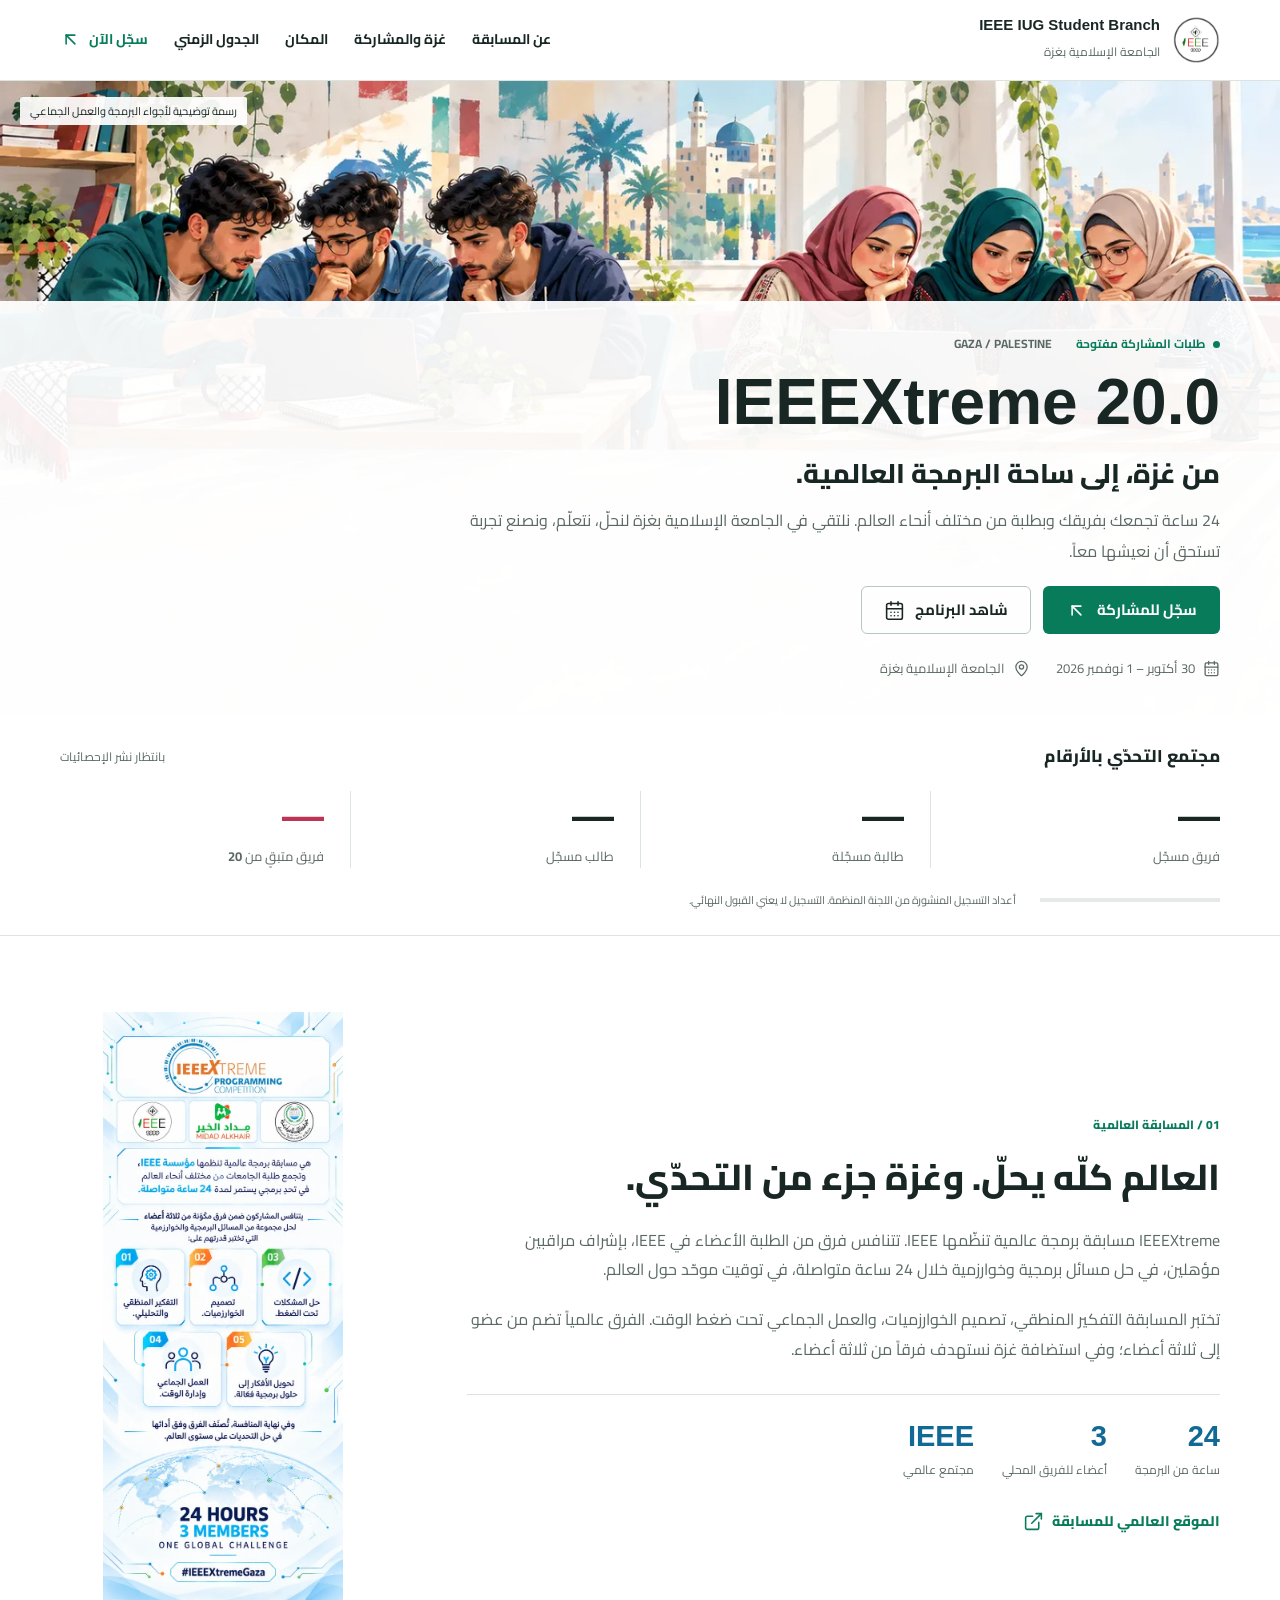
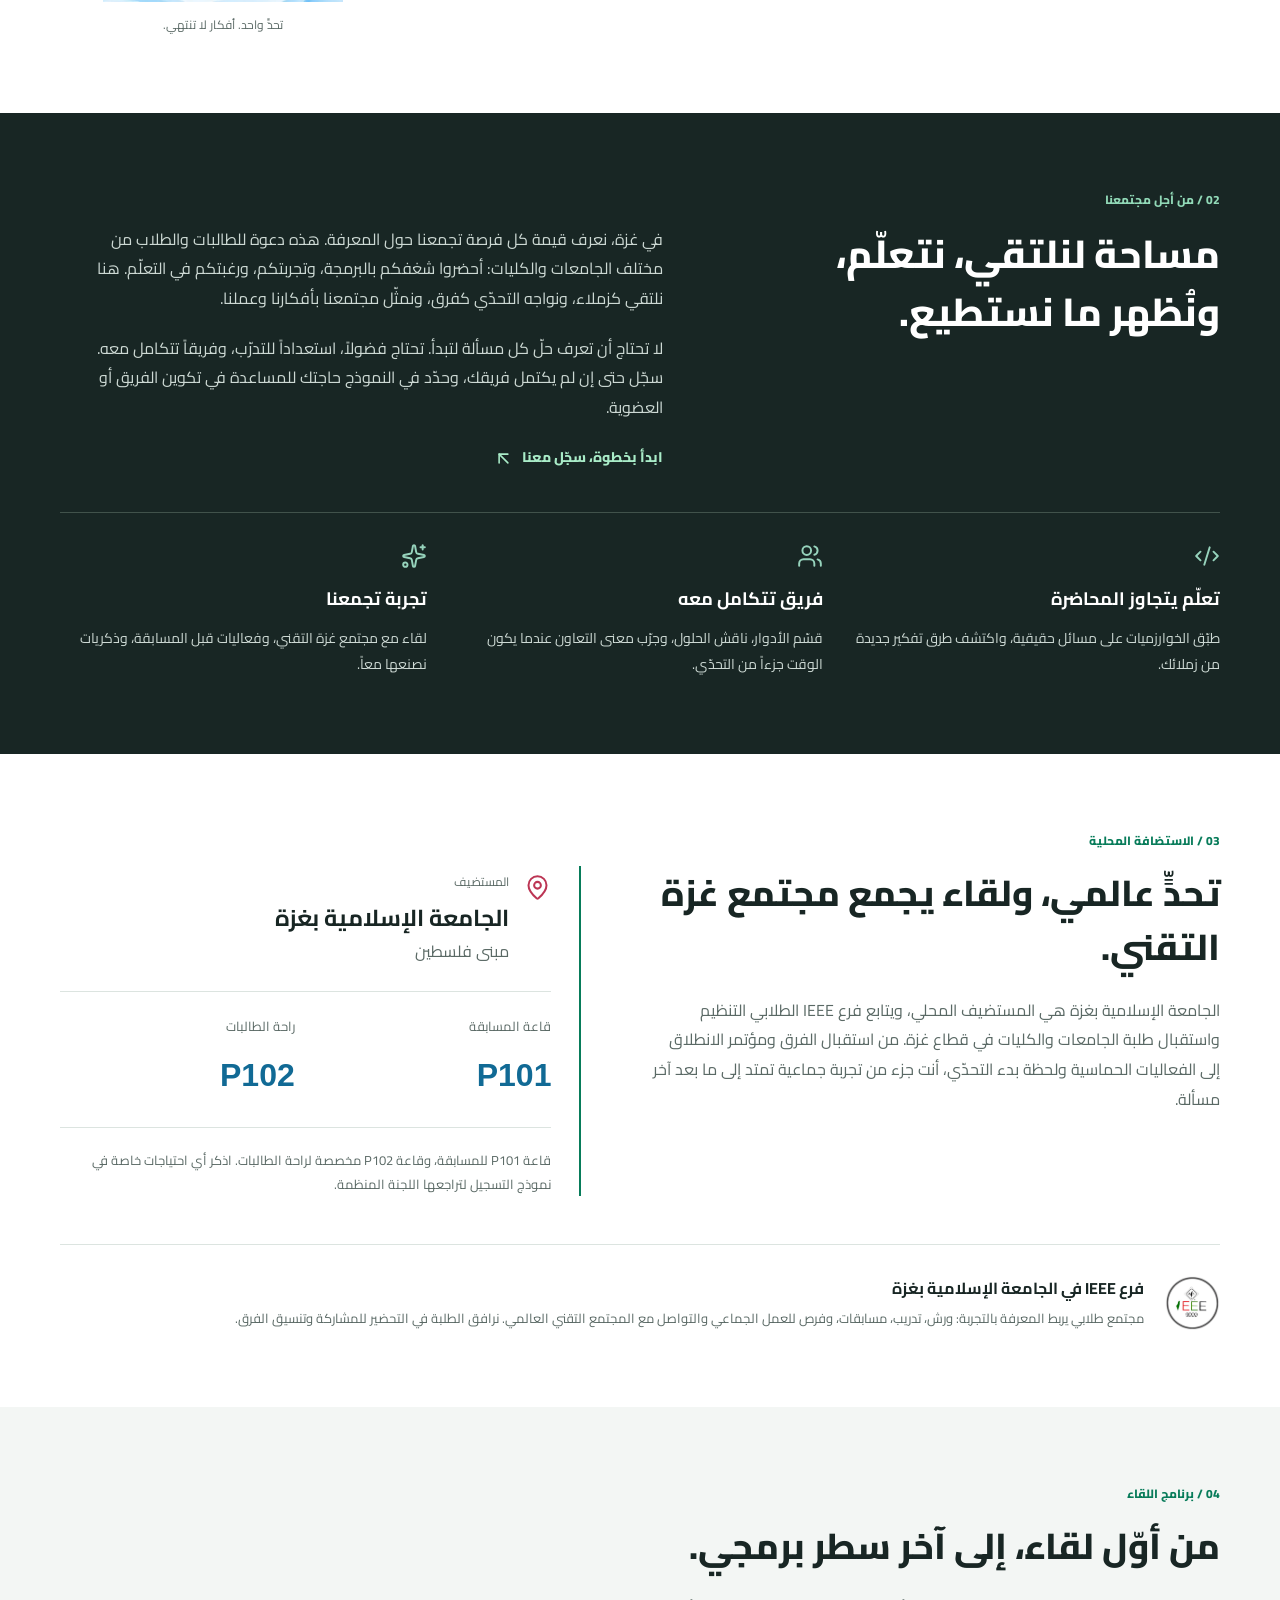
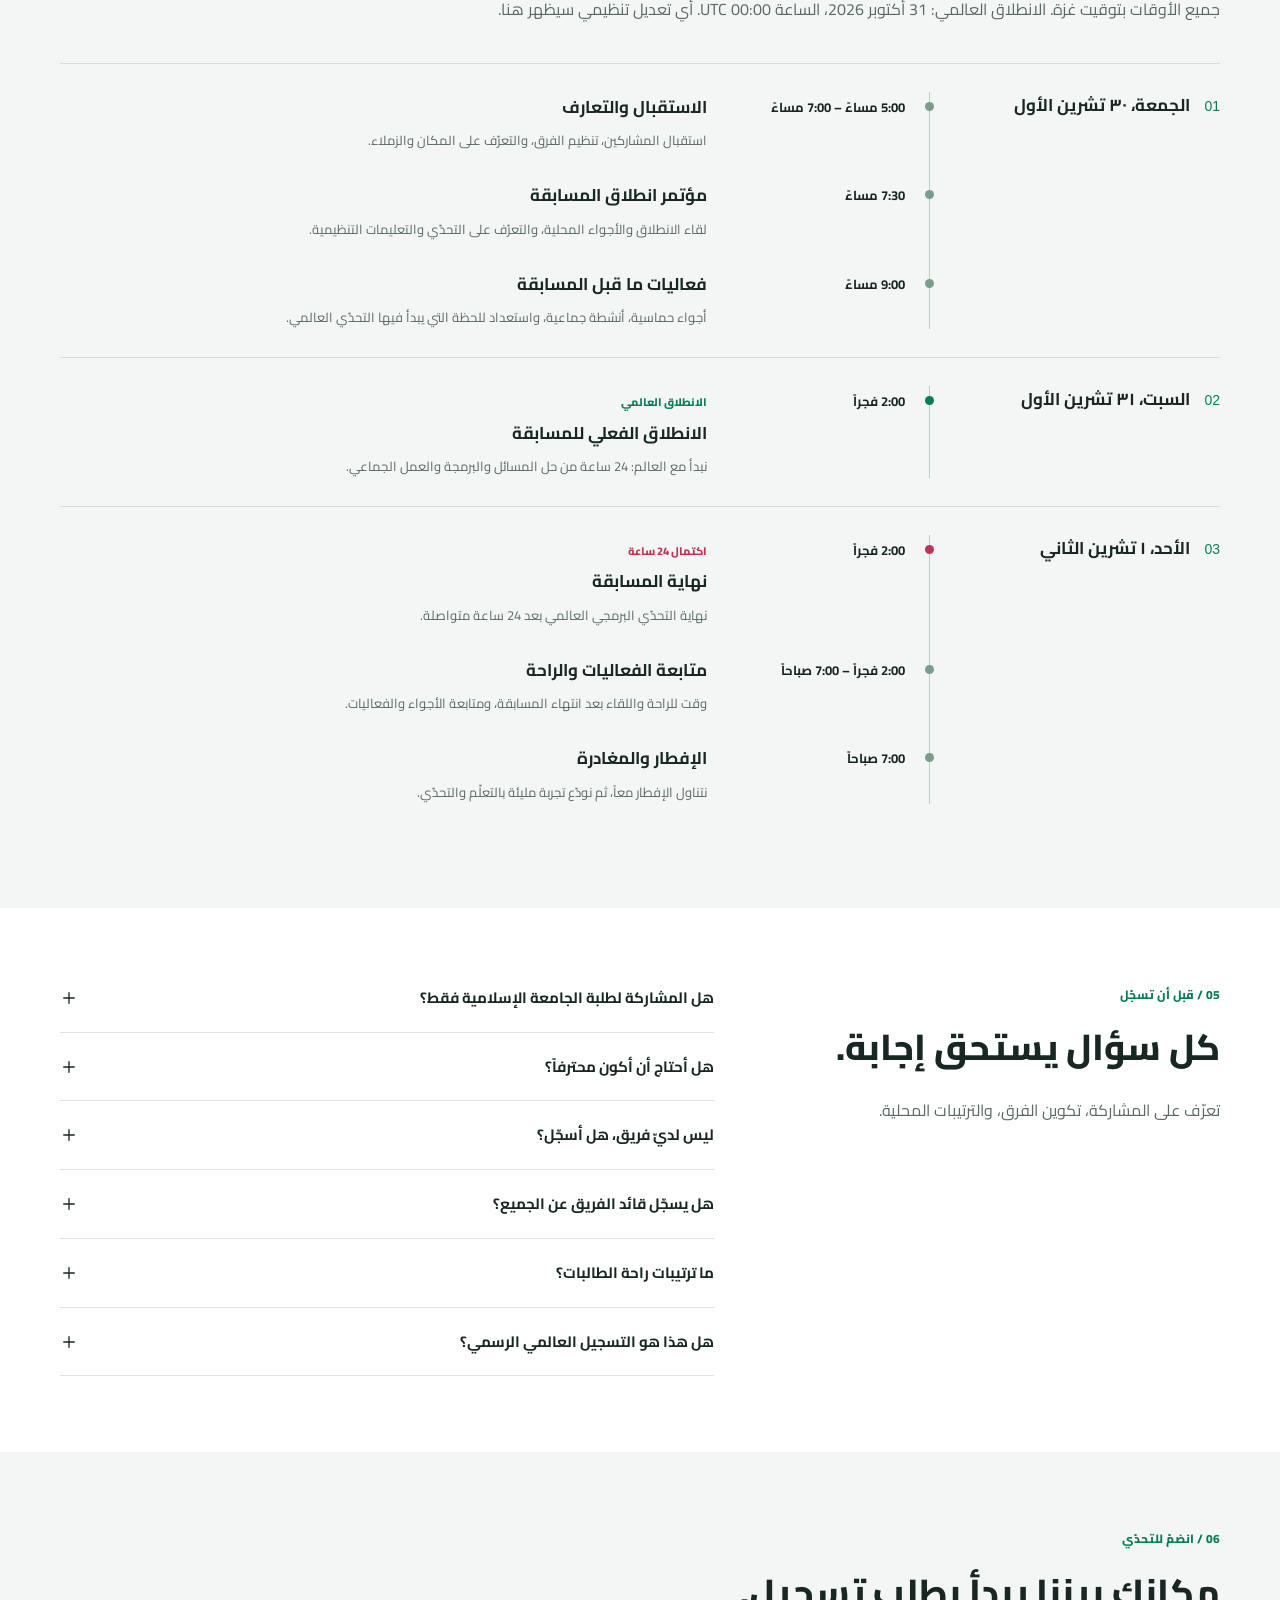
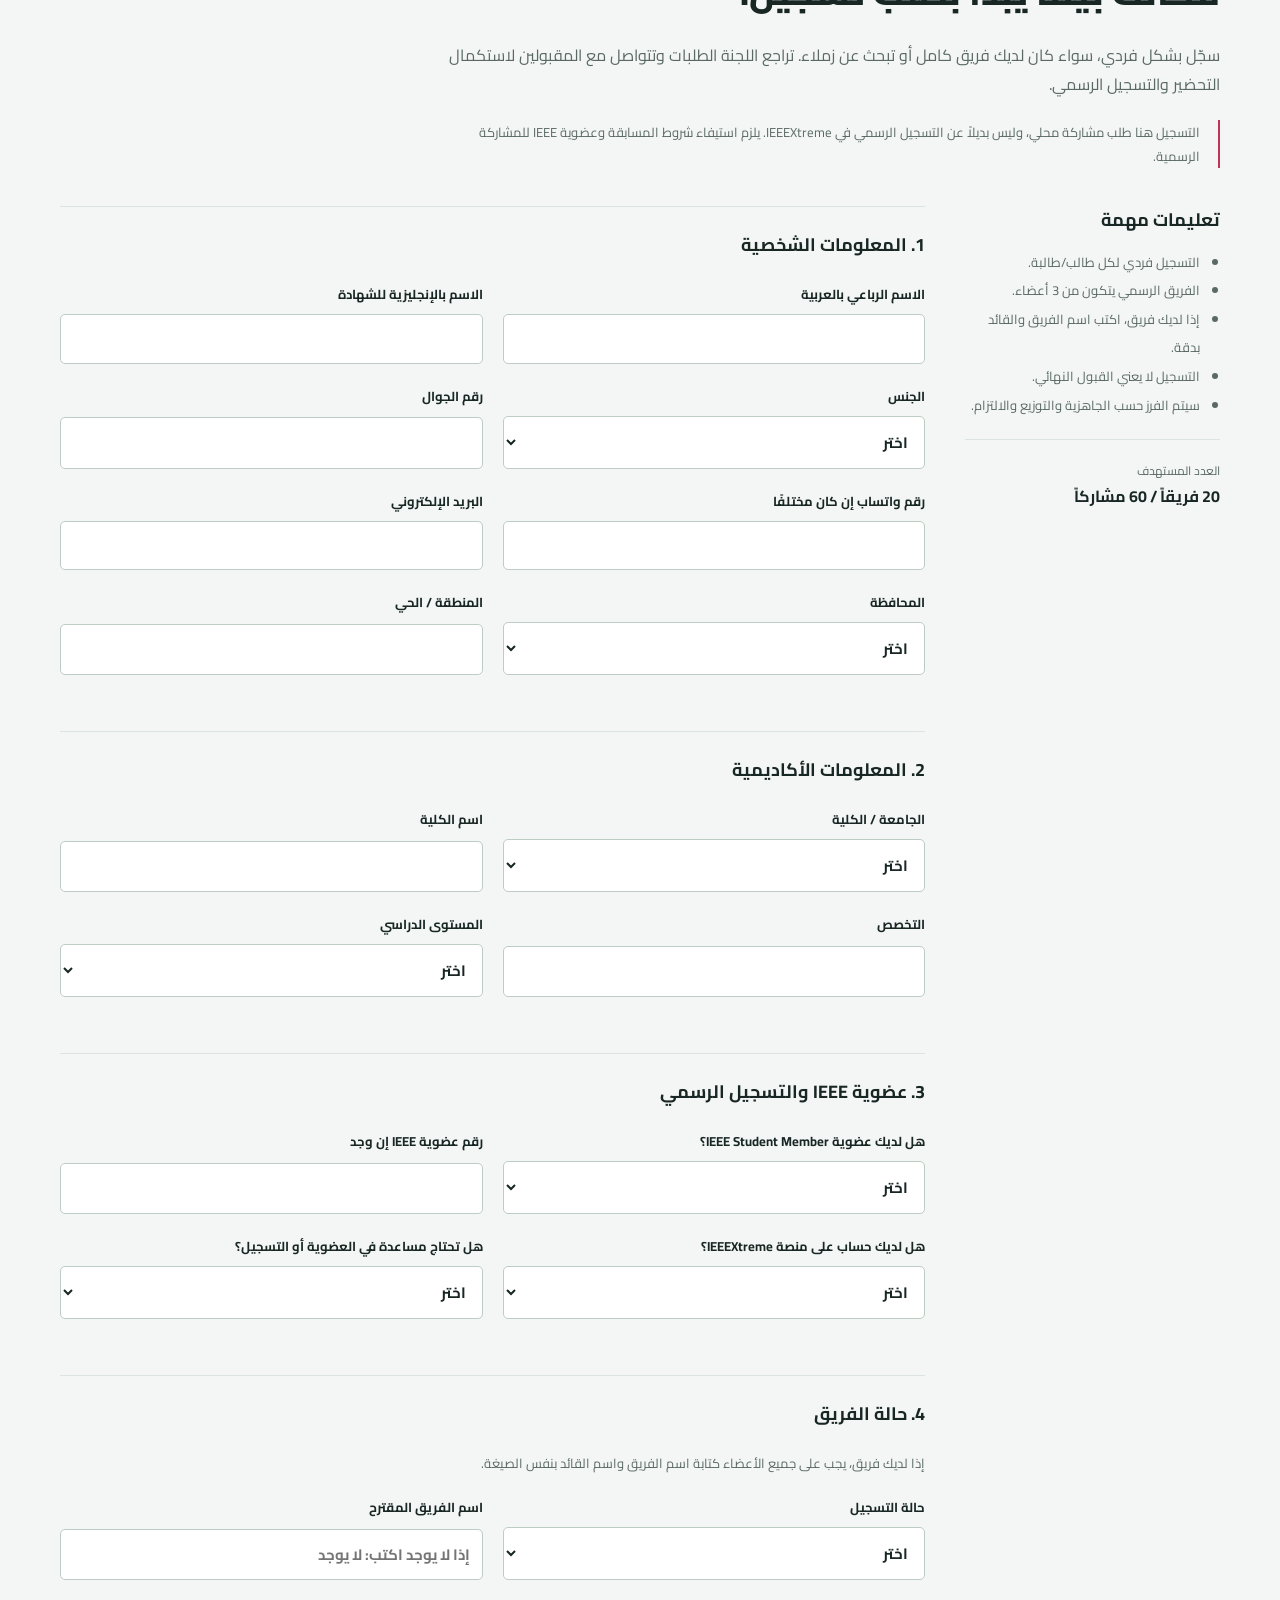
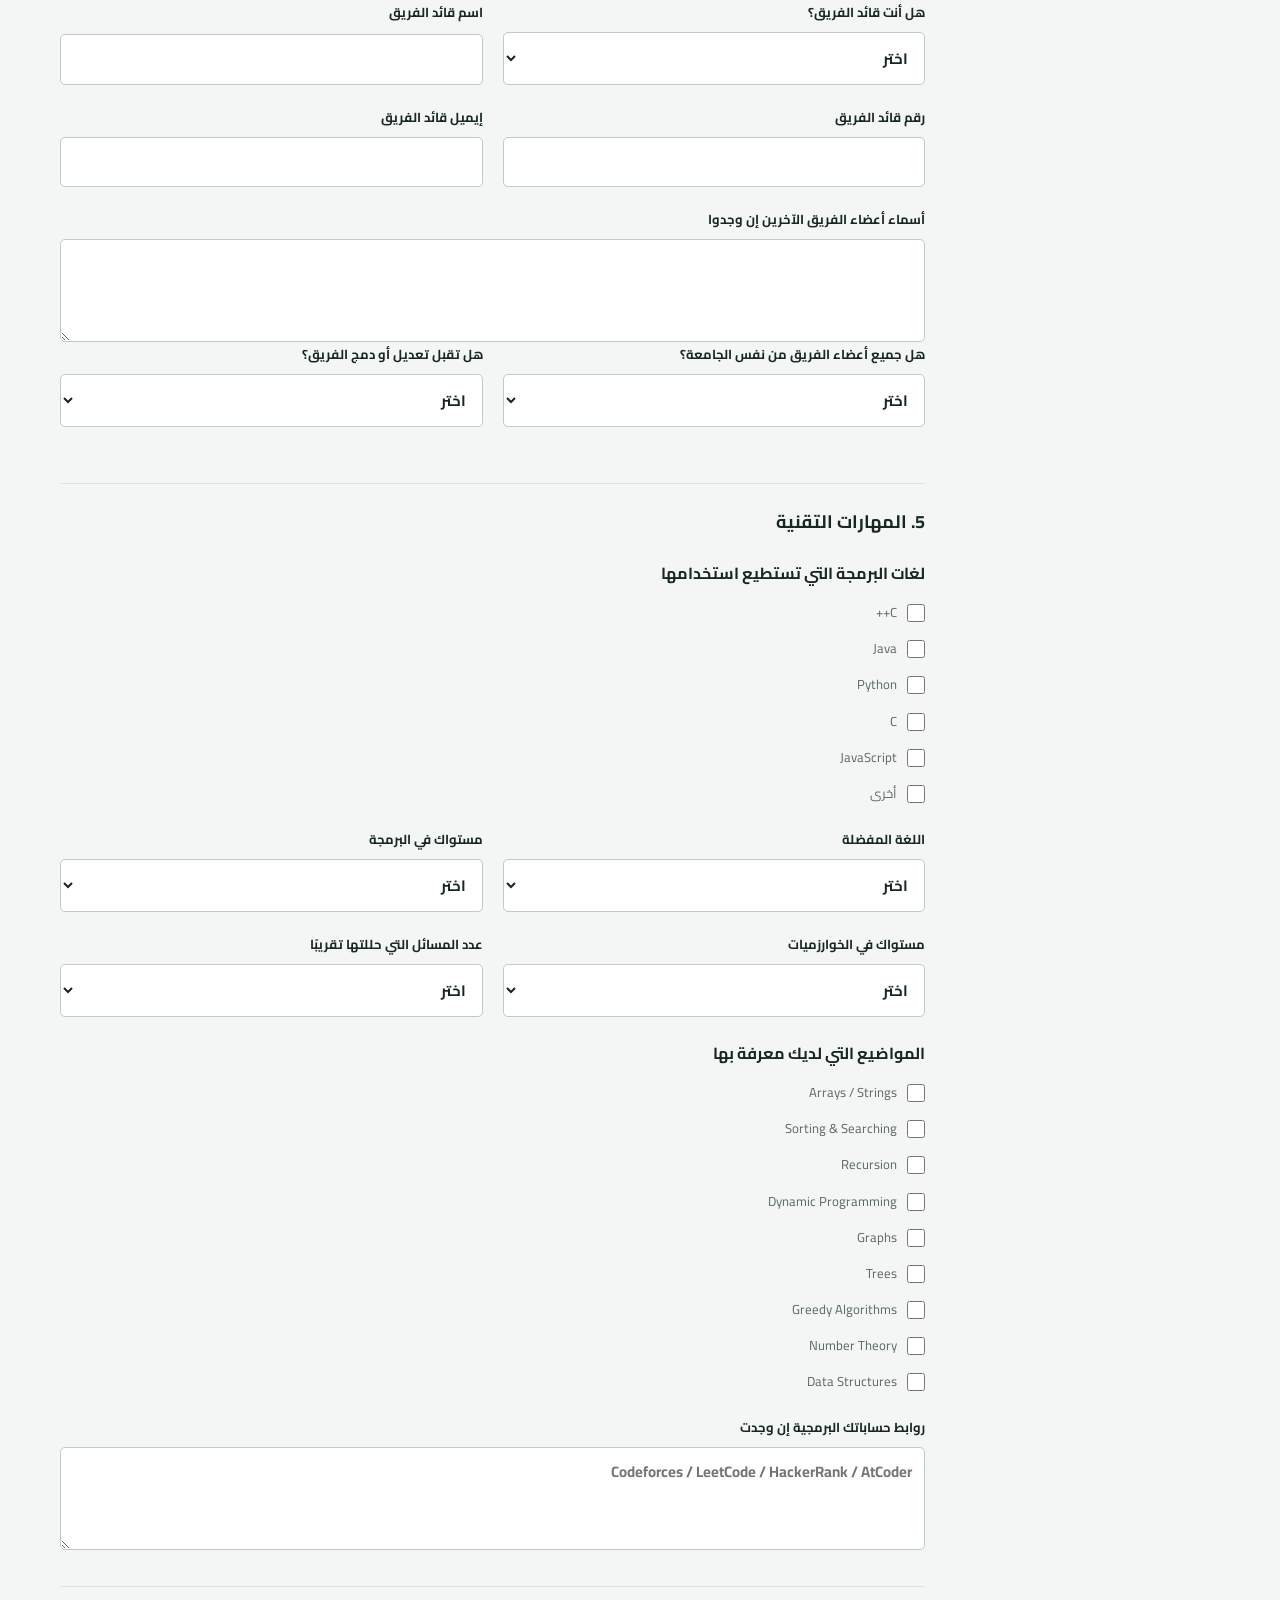
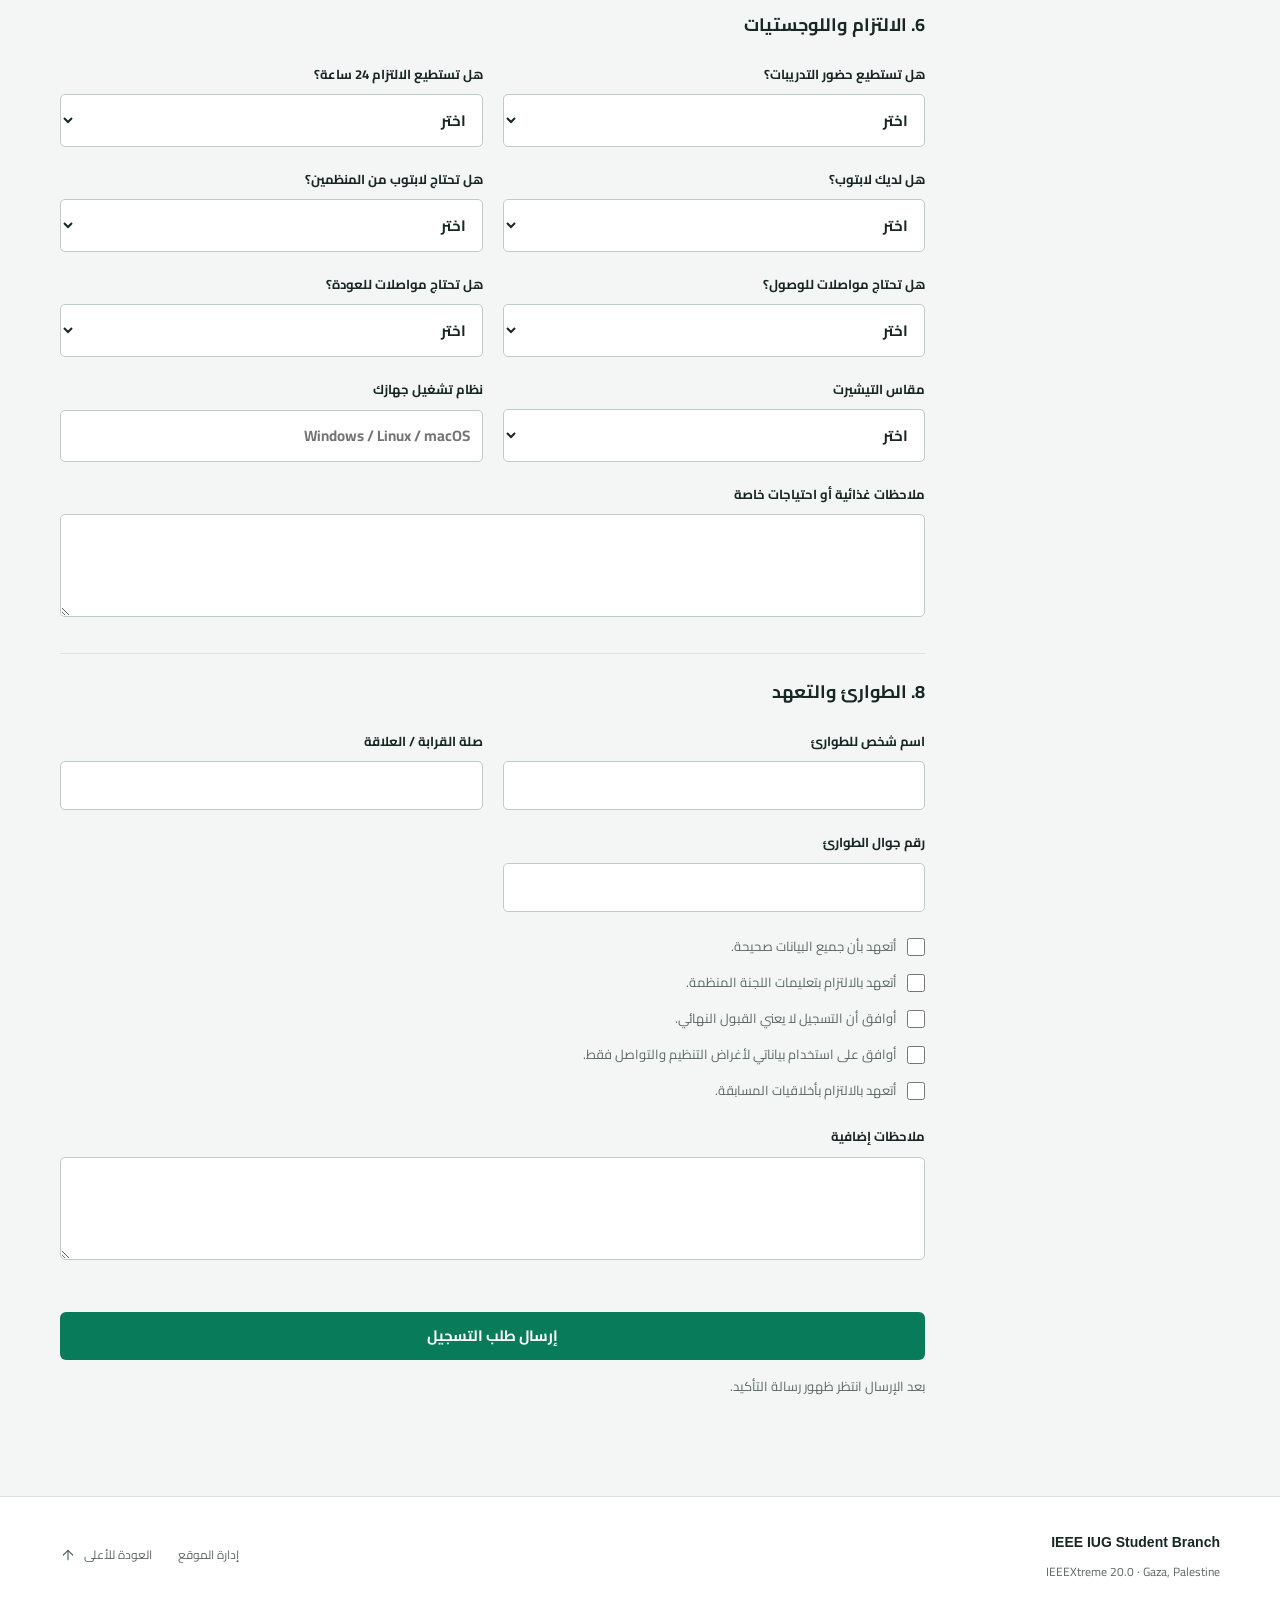
==== commit 668c1466: "Upgrade Gaza contest site and administration Add editable global and Gaza introductions, local venue" ====
--- a/index.html
+++ b/index.html
@@ -1,314 +1,90 @@
 <!DOCTYPE html>
 <html lang="ar" dir="rtl">
 <head>
-  <meta charset="UTF-8" />
-  <meta name="viewport" content="width=device-width, initial-scale=1.0" />
-  <title>IEEEXtreme 20.0 Gaza | IEEE IUG Student Branch</title>
-  <meta name="description" content="صفحة تسجيل مميزة لمشاركة طلبة غزة في مسابقة IEEEXtreme 20.0 عبر فرع IEEE في الجامعة الإسلامية بغزة." />
+  <meta charset="UTF-8">
+  <meta name="viewport" content="width=device-width, initial-scale=1.0">
+  <title>IEEEXtreme 20.0 غزة | الجامعة الإسلامية بغزة</title>
+  <meta name="description" content="شارك في IEEEXtreme 20.0 من غزة. مسابقة برمجة عالمية لمدة 24 ساعة تستضيفها الجامعة الإسلامية بغزة في مبنى فلسطين، قاعة P101، من 30 أكتوبر إلى 1 نوفمبر 2026.">
+  <meta name="theme-color" content="#182624">
   <link rel="preconnect" href="https://fonts.googleapis.com">
   <link rel="preconnect" href="https://fonts.gstatic.com" crossorigin>
-  <link href="https://fonts.googleapis.com/css2?family=Cairo:wght@400;500;600;700;800;900&display=swap" rel="stylesheet">
-  <style>
-*{box-sizing:border-box}html{scroll-behavior:smooth}body{margin:0;font-family:Cairo,sans-serif;background:#061120;color:#eef7ff;overflow-x:hidden}a{text-decoration:none;color:inherit}.container{width:min(1160px,calc(100% - 28px));margin:auto}.noise{position:fixed;inset:0;pointer-events:none;opacity:.08;background-image:radial-gradient(#fff 1px,transparent 1px);background-size:24px 24px;z-index:-1}.glow{position:fixed;width:380px;height:380px;border-radius:50%;filter:blur(90px);opacity:.45;z-index:-2}.glow-a{background:#006bff;top:5%;left:-120px}.glow-b{background:#00e6c3;bottom:10%;right:-120px}.header{position:sticky;top:0;z-index:20;background:rgba(6,17,32,.72);backdrop-filter:blur(18px);border-bottom:1px solid rgba(255,255,255,.1)}.nav{min-height:76px;display:flex;align-items:center;justify-content:space-between;gap:20px}.brand{display:flex;align-items:center;gap:12px}.brand-badge{width:56px;height:56px;border-radius:18px;display:grid;place-items:center;background:linear-gradient(135deg,#00e6c3,#00a6ff);color:#061120;font-weight:900;box-shadow:0 18px 44px rgba(0,166,255,.35)}.brand strong,.brand small{display:block;line-height:1.15}.brand small{color:#a9bed7}.links{display:flex;gap:22px;color:#b8cbe2;font-weight:800}.links a:hover{color:#fff}.menu{display:none;background:none;border:0}.menu span{display:block;width:28px;height:3px;background:#fff;margin:6px;border-radius:99px}.hero{min-height:calc(100vh - 76px);display:flex;align-items:center;padding:80px 0;background:radial-gradient(circle at top right,rgba(0,166,255,.28),transparent 36rem)}.hero-grid{display:grid;grid-template-columns:1.05fr .95fr;gap:48px;align-items:center}.chip,.kicker{display:inline-flex;align-items:center;gap:9px;padding:8px 14px;border-radius:99px;background:rgba(0,230,195,.1);border:1px solid rgba(0,230,195,.28);color:#00e6c3;font-weight:900}.chip i{width:10px;height:10px;border-radius:50%;background:#00e6c3;box-shadow:0 0 0 8px rgba(0,230,195,.12)}h1{font-size:clamp(44px,7vw,88px);line-height:1.05;margin:24px 0 16px;letter-spacing:-2px}h1 em{display:block;font-style:normal;background:linear-gradient(90deg,#fff,#65d4ff,#00e6c3);-webkit-background-clip:text;background-clip:text;color:transparent}.hero p,.section-head p,.split p,.big-card p{color:#b8cbe2;font-size:18px;line-height:2}.hero-actions{display:flex;gap:14px;flex-wrap:wrap;margin:28px 0}.btn{min-height:52px;border-radius:999px;padding:0 24px;border:1px solid transparent;display:inline-flex;align-items:center;justify-content:center;font-weight:900;cursor:pointer;font-family:inherit}.primary{background:linear-gradient(135deg,#00e6c3,#00a6ff);color:#04111d;box-shadow:0 18px 44px rgba(0,166,255,.25)}.secondary{background:rgba(255,255,255,.08);border-color:rgba(255,255,255,.16)}.hero-alert{padding:16px 18px;border-radius:22px;background:rgba(255,255,255,.08);border:1px solid rgba(255,255,255,.14);color:#cfe1f4}.hero-visual{position:relative;min-height:470px;border-radius:34px;background:linear-gradient(135deg,rgba(255,255,255,.14),rgba(255,255,255,.05));border:1px solid rgba(255,255,255,.16);box-shadow:0 30px 90px rgba(0,0,0,.35);display:grid;place-items:center;overflow:hidden}.hero-visual:before{content:"";position:absolute;width:330px;height:330px;border:1px dashed rgba(255,255,255,.22);border-radius:50%;animation:spin 18s linear infinite}.terminal{position:relative;z-index:2;width:min(410px,88%);background:rgba(2,10,20,.9);border:1px solid rgba(255,255,255,.16);border-radius:24px;overflow:hidden;box-shadow:0 25px 70px rgba(0,0,0,.45)}.dots{display:flex;gap:8px;padding:16px;background:rgba(255,255,255,.06)}.dots span{width:12px;height:12px;border-radius:50%;background:#00e6c3}.dots span:nth-child(2){background:#ffd166}.dots span:nth-child(3){background:#ff5d8f}pre{direction:ltr;text-align:left;margin:0;padding:24px;color:#bdf9ff;line-height:1.8;overflow:auto}.floating-card{position:absolute;background:rgba(255,255,255,.1);backdrop-filter:blur(14px);border:1px solid rgba(255,255,255,.16);border-radius:20px;padding:16px 20px;box-shadow:0 18px 50px rgba(0,0,0,.25)}.floating-card strong{display:block;color:#00e6c3;font-size:30px}.floating-card span{color:#cfe1f4;font-weight:800}.card-one{top:30px;right:32px}.card-two{bottom:40px;left:28px}.card-three{bottom:120px;right:42px}.section{padding:95px 0}.section-head{text-align:center;max-width:850px;margin:0 auto 42px}.section h2{font-size:clamp(30px,4vw,54px);line-height:1.25;margin:16px 0}.cards{display:grid;grid-template-columns:repeat(3,1fr);gap:18px}.info-card,.journey,.big-card,.form-layout,.faq details{background:linear-gradient(135deg,rgba(255,255,255,.12),rgba(255,255,255,.055));border:1px solid rgba(255,255,255,.15);border-radius:28px;box-shadow:0 30px 80px rgba(0,0,0,.28)}.info-card{padding:28px}.info-card span{font-size:34px}.info-card p,.faq p{color:#b8cbe2;line-height:1.9}.dark{background:linear-gradient(180deg,rgba(255,255,255,.04),transparent)}.split{display:grid;grid-template-columns:1fr .9fr;gap:28px;align-items:center}.journey{padding:28px}.step{display:grid;grid-template-columns:54px 1fr;gap:14px;align-items:center;margin:16px 0}.step b{width:48px;height:48px;border-radius:16px;display:grid;place-items:center;background:linear-gradient(135deg,#00e6c3,#00a6ff);color:#061120}.big-card{padding:clamp(28px,5vw,56px)}.form-layout{display:grid;grid-template-columns:320px 1fr;overflow:hidden}.side-panel{padding:30px;background:rgba(255,255,255,.06);border-left:1px solid rgba(255,255,255,.14)}.side-panel ul{color:#b8cbe2;line-height:2;padding-right:20px}.counter{margin-top:22px;padding:18px;border-radius:18px;background:rgba(0,230,195,.1);border:1px solid rgba(0,230,195,.24)}.counter span,.counter strong{display:block}.reg-form{padding:30px}.form-section{padding:24px;border-radius:24px;background:rgba(255,255,255,.055);border:1px solid rgba(255,255,255,.1);margin-bottom:18px}.grid{display:grid;grid-template-columns:repeat(2,1fr);gap:16px}label{display:grid;gap:8px;font-weight:800;color:#e1efff}input,select,textarea{width:100%;min-height:48px;border-radius:16px;border:1px solid rgba(255,255,255,.16);background:rgba(3,13,25,.75);color:#fff;padding:12px 14px;font-family:inherit;outline:0}textarea{resize:vertical}input:focus,select:focus,textarea:focus{border-color:#00e6c3;box-shadow:0 0 0 4px rgba(0,230,195,.08)}.hint,.status{color:#b8cbe2}.checks,.consents{display:grid;gap:12px;margin:16px 0}.checks label,.consents label{display:flex;align-items:center;gap:10px;color:#b8cbe2}input[type=checkbox]{width:18px;min-height:18px;accent-color:#00e6c3}.submit{width:100%;border:0;font-size:18px}.faq{display:grid;grid-template-columns:repeat(2,1fr);gap:16px}.faq details{padding:22px}.faq summary{font-weight:900;cursor:pointer}footer{padding:32px 0;border-top:1px solid rgba(255,255,255,.1);background:rgba(0,0,0,.18)}.footer-inner{display:flex;justify-content:space-between;gap:16px;align-items:center}.footer-inner p{color:#b8cbe2;margin:6px 0 0}.modal{position:fixed;inset:0;background:rgba(0,0,0,.68);backdrop-filter:blur(10px);display:none;align-items:center;justify-content:center;z-index:99;padding:18px}.modal.show{display:flex}.modal-card{position:relative;max-width:520px;background:#08182a;border:1px solid rgba(255,255,255,.16);border-radius:28px;padding:34px;text-align:center;box-shadow:0 30px 90px rgba(0,0,0,.45)}.close{position:absolute;top:12px;left:12px;width:38px;height:38px;border-radius:50%;border:0;background:rgba(255,255,255,.1);color:#fff;font-size:24px;cursor:pointer}.check{width:72px;height:72px;border-radius:50%;display:grid;place-items:center;margin:0 auto 14px;background:linear-gradient(135deg,#00e6c3,#00a6ff);color:#061120;font-size:42px;font-weight:900}.reveal{opacity:0;transform:translateY(22px);transition:.7s ease}.reveal.visible{opacity:1;transform:none}@keyframes spin{to{transform:rotate(360deg)}}@media(max-width:950px){.hero-grid,.split,.cards,.form-layout,.faq{grid-template-columns:1fr}.side-panel{border-left:0;border-bottom:1px solid rgba(255,255,255,.14)}.links{position:absolute;top:76px;inset-inline:14px;display:none;flex-direction:column;background:rgba(6,17,32,.96);border:1px solid rgba(255,255,255,.14);border-radius:20px;padding:18px}.links.open{display:flex}.menu{display:block}}@media(max-width:650px){.grid{grid-template-columns:1fr}.reg-form,.side-panel,.form-section{padding:18px}h1{font-size:42px}.hero{padding:48px 0}.floating-card{position:static;margin:10px}.hero-visual{display:block;padding:34px 16px}.terminal{margin:0 auto 20px}}
-
-
-/* شعار الفرع - ضع الصورة باسم lo.JPG بجانب index.html */
-.brand-logo {
-  width: 56px;
-  height: 56px;
-  border-radius: 18px;
-  object-fit: cover;
-  background: #ffffff;
-  padding: 4px;
-  box-shadow: 0 18px 44px rgba(0, 166, 255, 0.35);
-  display: block;
-  flex-shrink: 0;
-}
-
-
-/* ===============================
-   Mobile Registration Visibility Fix
-   إصلاح ظهور نموذج التسجيل على الجوال
-   =============================== */
-@media (max-width: 768px) {
-  html, body {
-    width: 100%;
-    overflow-x: hidden;
-  }
-
-  /* منع اختفاء الأقسام بسبب حركة الظهور على بعض متصفحات الجوال */
-  .reveal {
-    opacity: 1 !important;
-    transform: none !important;
-    visibility: visible !important;
-  }
-
-  /* ضمان ظهور قسم التسجيل كاملًا */
-  #form,
-  .registration,
-  .form-layout,
-  .reg-form,
-  .form-section {
-    display: block !important;
-    visibility: visible !important;
-    opacity: 1 !important;
-  }
-
-  .registration {
-    padding-top: 70px !important;
-  }
-
-  .form-layout {
-    grid-template-columns: 1fr !important;
-    width: 100% !important;
-    overflow: visible !important;
-  }
-
-  .side-panel {
-    width: 100% !important;
-    border-left: 0 !important;
-    border-bottom: 1px solid rgba(255,255,255,.14) !important;
-    padding: 20px !important;
-  }
-
-  .reg-form {
-    width: 100% !important;
-    padding: 18px !important;
-  }
-
-  .form-section {
-    width: 100% !important;
-    padding: 18px !important;
-    margin-bottom: 16px !important;
-  }
-
-  .grid {
-    grid-template-columns: 1fr !important;
-    gap: 14px !important;
-  }
-
-  label,
-  input,
-  select,
-  textarea,
-  button {
-    max-width: 100% !important;
-  }
-
-  input,
-  select,
-  textarea {
-    font-size: 16px !important; /* يمنع زوم iPhone عند الضغط */
-  }
-
-  .section-head {
-    display: block !important;
-    opacity: 1 !important;
-    visibility: visible !important;
-    margin-bottom: 24px !important;
-  }
-
-  .section-head h2 {
-    font-size: 30px !important;
-  }
-
-  .section-head p {
-    font-size: 16px !important;
-  }
-}
-
-/* زر تسجيل سريع يظهر على الجوال */
-.mobile-register-btn {
-  display: none;
-}
-
-@media (max-width: 768px) {
-  .mobile-register-btn {
-    position: fixed;
-    right: 14px;
-    left: 14px;
-    bottom: 14px;
-    z-index: 80;
-    display: flex;
-    align-items: center;
-    justify-content: center;
-    min-height: 52px;
-    border-radius: 999px;
-    background: linear-gradient(135deg,#00e6c3,#00a6ff);
-    color: #04111d;
-    font-weight: 900;
-    box-shadow: 0 18px 44px rgba(0,166,255,.35);
-  }
-
-  footer {
-    padding-bottom: 92px !important;
-  }
-}
-
-</style>
+  <link href="https://fonts.googleapis.com/css2?family=Cairo:wght@400;600;700;800&display=swap" rel="stylesheet">
+  <link rel="stylesheet" href="event.css">
 </head>
 <body>
-  <div class="noise"></div>
-  <div class="glow glow-a"></div>
-  <div class="glow glow-b"></div>
-
+  <a class="skip-link" href="#main">انتقل إلى المحتوى</a>
+  <div class="preview-banner" id="previewBanner" hidden>معاينة غير منشورة</div>
   <header class="header">
     <div class="container nav">
-      <a class="brand" href="#home">
-        <!-- ضع ملف الشعار lo.JPG في نفس مجلد index.html -->
-        <img src="[data-uri]" alt="IEEE IUG Logo" class="brand-logo">
-        <span>
-          <strong>IEEE IUG Student Branch</strong>
-          <small>Gaza Codes Beyond Limits</small>
-        </span>
-      </a>
-
-      <button class="menu" id="menuBtn" aria-label="القائمة">
-        <span></span><span></span><span></span>
-      </button>
-
-      <nav class="links" id="navLinks">
-        <a href="#branch">عن الفرع</a>
-        <a href="#xtreme">عن المسابقة</a>
-        <a href="#gaza">غزة والمشاركة</a>
-        <a href="#form">التسجيل</a>
-        <a href="#faq">أسئلة</a>
+      <a class="brand" href="#home"><img src="lo.JPG" alt="IEEE IUG" class="brand-logo" width="48" height="48" decoding="async"><span><strong>IEEE IUG Student Branch</strong><small>الجامعة الإسلامية بغزة</small></span></a>
+      <button class="menu icon-button" id="menuBtn" aria-label="القائمة" aria-expanded="false" aria-controls="navLinks" title="القائمة"><svg class="icon" aria-hidden="true"><use href="icons.svg#menu"></use></svg></button>
+      <nav class="links" id="navLinks" aria-label="التنقل الرئيسي">
+        <a href="#xtreme">عن المسابقة</a><a href="#gaza">غزة والمشاركة</a><a href="#venue">المكان</a><a href="#schedule">الجدول الزمني</a>
+        <a href="#form" class="nav-register">سجّل الآن <svg class="icon" aria-hidden="true"><use href="icons.svg#arrow-up-left"></use></svg></a>
       </nav>
     </div>
   </header>
-
-  <main>
+  <main id="main">
     <section class="hero" id="home">
-      <div class="container hero-grid">
-        <div class="hero-text reveal">
-          <span class="chip"><i></i> التسجيل لمسابقة IEEEXtreme 20.0</span>
-          <h1>غزة تبرمج للعالم <em>24 ساعة من التحدي</em></h1>
-          <p>
-            صفحة التسجيل الرسمية لمشاركة طلبة الجامعات والكليات في قطاع غزة في مسابقة IEEEXtreme 20.0،
-            بتنظيم ومتابعة فرع IEEE في الجامعة الإسلامية بغزة.
-          </p>
-          <div class="hero-actions">
-            <a href="#form" class="btn primary">سجّل الآن</a>
-            <a href="#xtreme" class="btn secondary">تعرف على المسابقة</a>
+      <img class="hero-image" src="assets/competition.webp" alt="رسمة توضيحية لفريق طلاب وفريق طالبات منفصلين يتعاون كل منهما على حل مسائل برمجية" width="1400" height="788" fetchpriority="high" decoding="async">
+      <div class="hero-content">
+        <div class="container hero-text">
+          <div class="hero-eyebrow"><span class="registration-state" id="registrationState">طلبات المشاركة مفتوحة</span><span>GAZA / PALESTINE</span></div>
+          <h1 dir="ltr" data-content="eventName">IEEEXtreme 20.0</h1>
+          <h2 data-content="heroTagline">من غزة، إلى ساحة البرمجة العالمية.</h2>
+          <p data-content="heroDescription">24 ساعة تجمعك بفريقك وبطلبة من مختلف أنحاء العالم. نلتقي في الجامعة الإسلامية بغزة لنحلّ، نتعلّم، ونصنع تجربة تستحق أن نعيشها معاً.</p>
+          <div class="hero-actions"><a href="#form" class="btn primary">سجّل للمشاركة <svg class="icon" aria-hidden="true"><use href="icons.svg#arrow-up-left"></use></svg></a><a href="#schedule" class="btn secondary">شاهد البرنامج <svg class="icon" aria-hidden="true"><use href="icons.svg#calendar-days"></use></svg></a></div>
+          <div class="hero-meta"><span><svg class="icon" aria-hidden="true"><use href="icons.svg#calendar-days"></use></svg><span data-content="eventDateLabel">30 أكتوبر – 1 نوفمبر 2026</span></span><span><svg class="icon" aria-hidden="true"><use href="icons.svg#map-pin"></use></svg><span data-content="venueHost">الجامعة الإسلامية بغزة</span></span></div>
+        </div>
+      </div>
+      <span class="photo-credit">رسمة توضيحية لأجواء البرمجة والعمل الجماعي</span>
+    </section>
+    <section class="stats-band" aria-labelledby="statsTitle">
+      <div class="container">
+        <div class="stats-heading"><h2 id="statsTitle">مجتمع التحدّي بالأرقام</h2><span id="statsUpdated" role="status">بانتظار نشر الإحصائيات</span></div>
+        <div class="stats-grid">
+          <div class="stat"><strong id="registeredTeams">—</strong><span>فريق مسجّل</span></div>
+          <div class="stat"><strong id="femaleStudents">—</strong><span>طالبة مسجّلة</span></div>
+          <div class="stat"><strong id="maleStudents">—</strong><span>طالب مسجّل</span></div>
+          <div class="stat remaining"><strong id="remainingTeams">—</strong><span>فريق متبقٍ من <b id="teamCapacity">20</b></span></div>
+        </div>
+        <div class="capacity-line"><div class="capacity-track" role="progressbar" aria-label="الفرق المسجلة من السعة" aria-valuemin="0" aria-valuemax="20" id="capacityProgress"><span id="capacityFill"></span></div><p data-content="statsNote">أعداد التسجيل المنشورة من اللجنة المنظمة. التسجيل لا يعني القبول النهائي.</p></div>
+      </div>
+    </section>
+    <section class="section" id="xtreme">
+      <div class="container about-layout">
+        <div><span class="kicker">01 / المسابقة العالمية</span><h2 data-content="globalTitle">العالم كلّه يحلّ. وغزة جزء من التحدّي.</h2><p data-content="globalBody"></p><p data-content="globalExtra"></p>
+          <div class="contest-facts"><span><b>24</b> ساعة من البرمجة</span><span><b>3</b> أعضاء للفريق المحلي</span><span><b>IEEE</b> مجتمع عالمي</span></div>
+          <a class="text-link" href="https://ieeextreme.org/" target="_blank" rel="noopener">الموقع العالمي للمسابقة <svg class="icon" aria-hidden="true"><use href="icons.svg#external-link"></use></svg></a>
+        </div>
+        <figure class="poster-figure"><img src="assets/poster.webp" alt="تعريف IEEEXtreme: 24 ساعة من حل المسائل والتفكير الخوارزمي والعمل الجماعي" width="600" height="1478" loading="lazy" decoding="async"><figcaption>تحدٍّ واحد. أفكار لا تنتهي.</figcaption></figure>
+      </div>
+    </section>
+    <section class="section gaza" id="gaza">
+      <div class="container"><span class="kicker">02 / من أجل مجتمعنا</span>
+        <div class="gaza-layout"><h2 data-content="gazaTitle"></h2><div><p data-content="gazaBody"></p><p data-content="gazaExtra"></p><a href="#form" class="text-link">ابدأ بخطوة، سجّل معنا <svg class="icon" aria-hidden="true"><use href="icons.svg#arrow-up-left"></use></svg></a></div></div>
+        <div class="benefits" id="benefits"></div>
+      </div>
+    </section>
+    <section class="section" id="venue">
+      <div class="container"><span class="kicker">03 / الاستضافة المحلية</span>
+        <div class="venue-layout"><div><h2 data-content="localTitle"></h2><p data-content="localBody"></p></div>
+          <div class="venue-details"><div class="venue-line"><svg class="icon" aria-hidden="true"><use href="icons.svg#map-pin"></use></svg><div><span>المستضيف</span><h3 data-content="venueHost"></h3><p data-content="venueBuilding"></p></div></div>
+            <dl class="room-list"><div><dt>قاعة المسابقة</dt><dd data-content="competitionRoom" dir="ltr">P101</dd></div><div><dt>راحة الطالبات</dt><dd data-content="femaleRestRoom" dir="ltr">P102</dd></div></dl><p data-content="venueNote"></p>
           </div>
-          <div class="hero-alert">
-            <b>مهم:</b> كل طالب/طالبة يسجل بشكل فردي، وإذا كان لديه فريق يكتب اسم الفريق واسم قائد الفريق بنفس الصيغة لدى باقي الأعضاء.
-          </div>
-        </div>
-
-        <div class="hero-visual reveal">
-          <div class="terminal">
-            <div class="dots"><span></span><span></span><span></span></div>
-            <pre><code>const GazaTeam = {
-  event: "IEEEXtreme 20.0",
-  duration: "24 Hours",
-  teams: 20,
-  membersPerTeam: 3,
-  spirit: "Resilience + Code"
-};</code></pre>
-          </div>
-
-          <div class="floating-card card-one">
-            <strong>20</strong>
-            <span>فريق مستهدف</span>
-          </div>
-          <div class="floating-card card-two">
-            <strong>60</strong>
-            <span>مشارك رسمي</span>
-          </div>
-          <div class="floating-card card-three">
-            <strong>24h</strong>
-            <span>برمجة متواصلة</span>
-          </div>
-        </div>
-      </div>
-    </section>
-
-    <section class="section" id="branch">
-      <div class="container">
-        <div class="section-head reveal">
-          <span class="kicker">عن الفرع</span>
-          <h2>فرع IEEE في الجامعة الإسلامية بغزة</h2>
-          <p>
-            فرع طلابي تقني يهدف إلى تمكين طلبة الهندسة وتكنولوجيا المعلومات، وربطهم بالمجتمع التقني العالمي
-            من خلال الورش، الدورات، المسابقات، المشاريع، والفعاليات العلمية.
-          </p>
-        </div>
-
-        <div class="cards">
-          <article class="info-card reveal">
-            <span>⚡</span>
-            <h3>تأهيل عملي</h3>
-            <p>ورش ودورات ومخيمات تدريبية تساعد الطلبة على تطوير مهاراتهم التقنية والعملية.</p>
-          </article>
-          <article class="info-card reveal">
-            <span>🌍</span>
-            <h3>حضور عالمي</h3>
-            <p>فتح أبواب المشاركة في مسابقات وأنشطة IEEE العالمية والإقليمية أمام طلبة غزة.</p>
-          </article>
-          <article class="info-card reveal">
-            <span>🤝</span>
-            <h3>روح الفريق</h3>
-            <p>بناء فرق طلابية قادرة على القيادة، التعاون، إدارة الوقت، وحل المشكلات تحت الضغط.</p>
-          </article>
-        </div>
-      </div>
-    </section>
-
-    <section class="section dark" id="xtreme">
-      <div class="container split">
-        <div class="reveal">
-          <span class="kicker">IEEEXtreme 20.0</span>
-          <h2>ما هي مسابقة IEEEXtreme؟</h2>
-          <p>
-            IEEEXtreme هي مسابقة برمجة عالمية تمتد لمدة 24 ساعة متواصلة، يشارك فيها طلبة IEEE ضمن فرق
-            لحل مسائل برمجية وخوارزمية في توقيت موحد مع فرق من مختلف أنحاء العالم.
-          </p>
-          <p>
-            نستهدف في هذه النسخة تجهيز واستضافة <b>20 فريقًا</b> من جامعات وكليات قطاع غزة،
-            بواقع <b>3 طلاب لكل فريق</b>، ليصل عدد المشاركين الرسميين إلى <b>60 طالبًا وطالبة</b>.
-          </p>
-        </div>
-
-        <div class="journey reveal">
-          <h3>مسار المشاركة</h3>
-          <div class="step"><b>01</b><span>التسجيل الفردي وجمع البيانات</span></div>
-          <div class="step"><b>02</b><span>مطابقة الفرق وفرز الطلبات</span></div>
-          <div class="step"><b>03</b><span>التدريب والتحضير الفني</span></div>
-          <div class="step"><b>04</b><span>يوم المسابقة: 24 ساعة</span></div>
-        </div>
-      </div>
-    </section>
-
-    <section class="section gaza" id="gaza">
-      <div class="container">
-        <div class="big-card reveal">
-          <span class="kicker">غزة رغم الظروف</span>
-          <h2>المشاركة خلال الحرب والسنوات الماضية</h2>
-          <p>
-            رغم الظروف الصعبة التي مرّ بها قطاع غزة خلال فترة الحرب والعامين الماضيين، استمرت محاولات الطلبة
-            والفرق البرمجية في غزة للمشاركة والتمثيل في مسابقات تقنية عالمية، ومنها IEEEXtreme، تأكيدًا على
-            أن العقول الشابة قادرة على الإبداع حتى في أصعب الظروف.
-          </p>
-          <p>
-            هذه المشاركة ليست مجرد فعالية برمجية؛ بل رسالة علمية وإنسانية بأن طلبة غزة يمتلكون القدرة على المنافسة،
-            والتعلم، والعمل الجماعي، ورفع اسم جامعاتهم وفلسطين في المحافل التقنية الدولية.
-          </p>
-        </div>
-      </div>
-    </section>
-
+        </div>
+        <div class="branch-line" id="branch"><img src="lo.JPG" width="56" height="56" loading="lazy" decoding="async" alt="فرع IEEE الطلابي"><div><h3 data-content="branchTitle"></h3><p data-content="branchBody"></p></div></div>
+      </div>
+    </section>
+    <section class="section schedule-section" id="schedule">
+      <div class="container"><div class="section-head"><span class="kicker">04 / برنامج اللقاء</span><h2 data-content="scheduleTitle"></h2><p data-content="scheduleNote"></p></div><div id="timeline" class="timeline"></div></div>
+    </section>
+    <section class="section" id="faq">
+      <div class="container faq-layout"><div><span class="kicker">05 / قبل أن تسجّل</span><h2>كل سؤال يستحق إجابة.</h2><p>تعرّف على المشاركة، تكوين الفرق، والترتيبات المحلية.</p></div><div class="faq" id="faqList"></div></div>
+    </section>
     <section class="section registration" id="form">
       <div class="container">
-        <div class="section-head reveal">
-          <span class="kicker">نموذج التسجيل</span>
-          <h2>سجّل بياناتك للمشاركة</h2>
-          <p>
-            يتم إرسال البيانات عبر نظام التسجيل الخاص باللجنة المنظمة.
-            يرجى تعبئة البيانات بدقة، وسيتم التواصل مع المقبولين بعد فرز الطلبات.
-          </p>
-        </div>
-
+        <div class="section-head"><span class="kicker">06 / انضمّ للتحدّي</span><h2 data-content="registrationTitle">مكانك بيننا يبدأ بطلب تسجيل.</h2><p data-content="registrationBody"></p><p class="registration-note" data-content="registrationNote"></p></div>
         <div class="form-layout reveal">
           <aside class="side-panel">
             <h3>تعليمات مهمة</h3>
@@ -321,13 +97,14 @@
             </ul>
             <div class="counter">
               <span>العدد المستهدف</span>
-              <strong>20 فريقًا / 60 طالبًا</strong>
+              <strong><span id="formCapacity">20</span> فريقاً / <span id="participantCapacity">60</span> مشاركاً</strong>
             </div>
           </aside>
 
           <form class="reg-form" id="registrationForm">
             <input type="hidden" name="source" value="IEEEXtreme Website" />
             <input type="hidden" name="clientTimestamp" id="clientTimestamp" />
+            <input type="hidden" name="submissionId" id="submissionId" />
 
             <div class="form-section">
               <h3>1. المعلومات الشخصية</h3>
@@ -583,419 +360,10 @@
       </div>
     </section>
 
-    <section class="section" id="faq">
-      <div class="container">
-        <div class="section-head reveal">
-          <span class="kicker">FAQ</span>
-          <h2>أسئلة سريعة</h2>
-        </div>
-        <div class="faq">
-          <details class="reveal"><summary>هل يسجل قائد الفريق عن الجميع؟</summary><p>لا، كل طالب يسجل بشكل فردي حتى نحصل على بياناته كاملة.</p></details>
-          <details class="reveal"><summary>كيف نربط أعضاء الفريق؟</summary><p>عن طريق اسم الفريق واسم قائد الفريق ورقم قائد الفريق.</p></details>
-          <details class="reveal"><summary>هل يمكن التسجيل بدون فريق؟</summary><p>نعم، ويمكن للجنة ضمك إلى فريق مناسب حسب المستوى والجامعة.</p></details>
-          <details class="reveal"><summary>هل التسجيل يعني القبول؟</summary><p>لا، سيتم فرز الطلبات واعتماد المقبولين لاحقًا.</p></details>
-        </div>
-      </div>
-    </section>
   </main>
-
-  <footer>
-    <div class="container footer-inner">
-      <div>
-        <strong>IEEE IUG Student Branch</strong>
-        <p>IEEEXtreme 20.0 Gaza Registration</p>
-      </div>
-      <a href="#home">العودة للأعلى ↑</a>
-    </div>
-  </footer>
-
-  <div class="modal" id="successModal">
-    <div class="modal-card">
-      <button id="closeModal" class="close">×</button>
-      <div class="check">✓</div>
-      <h2>تم استلام طلبك بنجاح</h2>
-      <p>سيتم مراجعة البيانات وفرز الطلبات، وسيتم التواصل مع المقبولين لاحقًا عبر البريد الإلكتروني أو الواتساب.</p>
-      <button class="btn primary" id="okModal">تمام</button>
-    </div>
-  </div>
-
-  <a href="#form" class="mobile-register-btn">التسجيل الآن</a>
-  <script>
-/**
- * IEEEXtreme 20.0 Gaza Registration
- * نسخة سريعة + تأكيد حفظ حقيقي + بدون إظهار تفاصيل التخزين للمستخدم
- *
- * الفكرة:
- * 1) إرسال سريع POST no-cors.
- * 2) تأكيد الحفظ عبر status check باستخدام JSONP.
- * 3) إعادة محاولة تلقائية بنفس submissionId إذا تأخر الحفظ.
- * 4) منع التكرار من جهة السيرفر.
- */
-
-const WEB_APP_URL = "https://script.google.com/macros/s/AKfycbzuyHHi9ruAO-nkWgb985OFnuZZWnWAqcQOgY5-ioBrB4FaRbBWIEJdsQkCarq0x_Nk/exec";
-
-const menuBtn = document.getElementById("menuBtn");
-const navLinks = document.getElementById("navLinks");
-const form = document.getElementById("registrationForm");
-const submitBtn = document.getElementById("submitBtn");
-const statusText = document.getElementById("statusText");
-const modal = document.getElementById("successModal");
-const closeModal = document.getElementById("closeModal");
-const okModal = document.getElementById("okModal");
-const gender = document.getElementById("gender");
-const femaleSection = document.getElementById("femaleSection");
-const clientTimestamp = document.getElementById("clientTimestamp");
-
-form?.setAttribute("novalidate", "novalidate");
-
-menuBtn?.addEventListener("click", () => navLinks?.classList.toggle("open"));
-document.querySelectorAll(".links a").forEach(a => a.addEventListener("click", () => navLinks?.classList.remove("open")));
-
-function toggleFemaleSection() {
-  if (!gender || !femaleSection) return;
-  femaleSection.style.display = gender.value === "أنثى" ? "block" : "none";
-}
-gender?.addEventListener("change", toggleFemaleSection);
-toggleFemaleSection();
-
-const observer = new IntersectionObserver(entries => {
-  entries.forEach(entry => {
-    if (entry.isIntersecting) entry.target.classList.add("visible");
-  });
-}, { threshold: 0.12 });
-document.querySelectorAll(".reveal").forEach(el => observer.observe(el));
-
-function serviceReady() {
-  return WEB_APP_URL && !WEB_APP_URL.includes("PASTE_YOUR") && WEB_APP_URL.startsWith("https://script.google.com/macros/s/") && WEB_APP_URL.includes("/exec");
-}
-
-function jsonp(action, params = {}, timeoutMs = 8000) {
-  return new Promise((resolve, reject) => {
-    if (!serviceReady()) {
-      reject(new Error("service-not-ready"));
-      return;
-    }
-
-    const callbackName = "__reg_cb_" + Date.now() + "_" + Math.floor(Math.random() * 100000);
-    const url = new URL(WEB_APP_URL);
-    url.searchParams.set("action", action);
-    url.searchParams.set("callback", callbackName);
-    url.searchParams.set("_", Date.now().toString());
-
-    Object.entries(params).forEach(([key, value]) => {
-      url.searchParams.set(key, value ?? "");
-    });
-
-    const script = document.createElement("script");
-    let done = false;
-
-    const cleanup = () => {
-      done = true;
-      delete window[callbackName];
-      script.remove();
-      clearTimeout(timer);
-    };
-
-    window[callbackName] = (data) => {
-      if (done) return;
-      cleanup();
-      resolve(data || {});
-    };
-
-    script.onerror = () => {
-      if (done) return;
-      cleanup();
-      reject(new Error("jsonp-error"));
-    };
-
-    const timer = setTimeout(() => {
-      if (done) return;
-      cleanup();
-      reject(new Error("jsonp-timeout"));
-    }, timeoutMs);
-
-    script.src = url.toString();
-    document.body.appendChild(script);
-  });
-}
-
-function warmupRegistrationService() {
-  if (!serviceReady()) return;
-  setTimeout(() => {
-    jsonp("ping", {}, 5000).catch(() => {});
-  }, 900);
-}
-window.addEventListener("load", warmupRegistrationService);
-
-function modalParts() {
-  return {
-    icon: modal?.querySelector(".check"),
-    title: modal?.querySelector("h2"),
-    text: modal?.querySelector("p"),
-    close: closeModal,
-    ok: okModal
-  };
-}
-
-function showModal(type, title, htmlMessage, options = {}) {
-  if (!modal) {
-    alert(title + "\n" + htmlMessage.replace(/<[^>]*>?/gm, ""));
-    return;
-  }
-
-  const parts = modalParts();
-
-  if (parts.icon) {
-    parts.icon.textContent = type === "loading" ? "…" : type === "error" ? "!" : "✓";
-    parts.icon.style.background = type === "error"
-      ? "linear-gradient(135deg,#ff6b6b,#ffd166)"
-      : type === "loading"
-        ? "linear-gradient(135deg,#ffd166,#00a6ff)"
-        : "linear-gradient(135deg,#00e6c3,#00a6ff)";
-  }
-
-  if (parts.title) parts.title.textContent = title;
-  if (parts.text) parts.text.innerHTML = htmlMessage;
-
-  const canClose = options.canClose !== false;
-  if (parts.close) parts.close.style.display = canClose ? "block" : "none";
-  if (parts.ok) parts.ok.style.display = canClose ? "inline-flex" : "none";
-
-  modal.classList.add("show");
-}
-
-function closeSuccess() {
-  modal?.classList.remove("show");
-}
-closeModal?.addEventListener("click", closeSuccess);
-okModal?.addEventListener("click", closeSuccess);
-modal?.addEventListener("click", e => {
-  if (e.target === modal && closeModal?.style.display !== "none") closeSuccess();
-});
-
-function isVisible(element) {
-  return !!(element.offsetWidth || element.offsetHeight || element.getClientRects().length);
-}
-
-function getQuestionTitle(input) {
-  const label = input.closest("label");
-  if (label) {
-    const clone = label.cloneNode(true);
-    clone.querySelectorAll("input,select,textarea,button").forEach(el => el.remove());
-    const text = clone.textContent.replace(/\s+/g, " ").trim();
-    if (text) return text;
-  }
-
-  const section = input.closest(".form-section");
-  const h3 = section?.querySelector("h3")?.textContent?.trim();
-  return h3 || input.name || "سؤال مطلوب";
-}
-
-function escapeHtml(text) {
-  return String(text).replace(/[&<>"']/g, match => ({
-    "&": "&amp;",
-    "<": "&lt;",
-    ">": "&gt;",
-    '"': "&quot;",
-    "'": "&#039;"
-  }[match]));
-}
-
-function validateRequiredFields() {
-  const missing = [];
-  const invalidEmails = [];
-  const invalidPhones = [];
-
-  form.querySelectorAll("[required]").forEach(field => {
-    if (field.type === "hidden" || !isVisible(field)) return;
-
-    if (field.type === "checkbox") {
-      if (!field.checked) missing.push(getQuestionTitle(field));
-      return;
-    }
-
-    const value = String(field.value || "").trim();
-    if (!value) {
-      missing.push(getQuestionTitle(field));
-      return;
-    }
-
-    if (field.type === "email" && !field.checkValidity()) {
-      invalidEmails.push(getQuestionTitle(field));
-    }
-
-    if (field.type === "tel" && value && !/^[0-9+\-\s]{8,20}$/.test(value)) {
-      invalidPhones.push(getQuestionTitle(field));
-    }
-  });
-
-  if (document.querySelectorAll('input[name="languages"]:checked').length === 0) {
-    missing.push("لغات البرمجة التي تستطيع استخدامها");
-  }
-
-  if (document.querySelectorAll('input[name="topics"]:checked').length === 0) {
-    missing.push("المواضيع التي لديك معرفة بها");
-  }
-
-  return { missing, invalidEmails, invalidPhones };
-}
-
-function showValidationErrors(errors) {
-  const parts = [];
-
-  if (errors.missing.length) {
-    parts.push(`<b>الأسئلة الناقصة:</b><ul>${errors.missing.map(x => `<li>${escapeHtml(x)}</li>`).join("")}</ul>`);
-  }
-
-  if (errors.invalidEmails.length) {
-    parts.push(`<b>بريد إلكتروني غير صحيح:</b><ul>${errors.invalidEmails.map(x => `<li>${escapeHtml(x)}</li>`).join("")}</ul>`);
-  }
-
-  if (errors.invalidPhones.length) {
-    parts.push(`<b>رقم جوال غير صحيح:</b><ul>${errors.invalidPhones.map(x => `<li>${escapeHtml(x)}</li>`).join("")}</ul>`);
-  }
-
-  showModal(
-    "error",
-    "يوجد بيانات ناقصة أو غير صحيحة",
-    parts.join("<br>") + "<br><b>يرجى إكمال البيانات ثم إعادة الإرسال.</b>"
-  );
-
-  const firstInvalid = Array.from(form.querySelectorAll("[required]")).find(field => {
-    if (field.type === "hidden" || !isVisible(field)) return false;
-    if (field.type === "checkbox") return !field.checked;
-    return !String(field.value || "").trim() || !field.checkValidity();
-  });
-
-  firstInvalid?.scrollIntoView({ behavior: "smooth", block: "center" });
-  setTimeout(() => firstInvalid?.focus?.(), 350);
-}
-
-function collectData(formEl) {
-  const fd = new FormData(formEl);
-  const data = {};
-  for (const [key, value] of fd.entries()) {
-    data[key] = data[key] ? data[key] + ", " + value : value;
-  }
-  return data;
-}
-
-function createSubmissionId() {
-  const rand = Math.random().toString(36).slice(2);
-  return "sub_" + Date.now() + "_" + rand;
-}
-
-async function postNoCors(data) {
-  const fd = new FormData();
-  fd.append("action", "register");
-
-  Object.entries(data).forEach(([key, value]) => {
-    fd.append(key, value ?? "");
-  });
-
-  await fetch(WEB_APP_URL, {
-    method: "POST",
-    mode: "no-cors",
-    body: fd,
-    keepalive: false
-  });
-}
-
-function sleep(ms) {
-  return new Promise(resolve => setTimeout(resolve, ms));
-}
-
-async function waitUntilSaved(submissionId) {
-  const delays = [600, 900, 1300, 1800, 2400, 3200, 4200];
-
-  for (let i = 0; i < delays.length; i++) {
-    await sleep(delays[i]);
-
-    try {
-      const res = await jsonp("status", { submissionId }, 7000);
-      if (res && res.saved) return res;
-    } catch (err) {
-      // نكمل المحاولات بدون إظهار خطأ للمستخدم
-    }
-  }
-
-  throw new Error("not-confirmed");
-}
-
-async function submitFastConfirmed(data) {
-  data.submissionId = data.submissionId || createSubmissionId();
-
-  await postNoCors(data);
-
-  try {
-    return await waitUntilSaved(data.submissionId);
-  } catch (firstError) {
-    if (statusText) statusText.textContent = "ما زال الإرسال قيد المعالجة...";
-    await postNoCors(data); // retry بنفس رقم الطلب، والسيرفر يمنع التكرار
-    return await waitUntilSaved(data.submissionId);
-  }
-}
-
-form?.addEventListener("submit", async (e) => {
-  e.preventDefault();
-
-  const errors = validateRequiredFields();
-  if (errors.missing.length || errors.invalidEmails.length || errors.invalidPhones.length) {
-    showValidationErrors(errors);
-    return;
-  }
-
-  if (!serviceReady()) {
-    showModal(
-      "error",
-      "النظام غير جاهز للإرسال",
-      "لم يتم ربط نظام الإرسال بعد. يرجى التواصل مع مسؤول الموقع."
-    );
-    return;
-  }
-
-  if (clientTimestamp) clientTimestamp.value = new Date().toISOString();
-
-  submitBtn.disabled = true;
-  submitBtn.textContent = "جاري الإرسال...";
-  if (statusText) statusText.textContent = "جاري إرسال الطلب...";
-
-  showModal(
-    "loading",
-    "جاري إرسال البيانات",
-    "يرجى الانتظار قليلًا، يتم الآن إرسال طلب التسجيل.",
-    { canClose: false }
-  );
-
-  try {
-    const data = collectData(form);
-    await submitFastConfirmed(data);
-
-    form.reset();
-    toggleFemaleSection();
-
-    showModal(
-      "success",
-      "تم استلام طلبك بنجاح",
-      "تم إرسال طلب التسجيل بنجاح. سيتم مراجعة البيانات والتواصل مع المقبولين لاحقًا."
-    );
-
-    if (statusText) statusText.textContent = "تم إرسال الطلب بنجاح.";
-  } catch (err) {
-    console.error(err);
-    showModal(
-      "error",
-      "لم يتم إرسال الطلب",
-      "تعذر تأكيد إرسال الطلب حاليًا. يرجى التأكد من الاتصال بالإنترنت ثم المحاولة مرة أخرى."
-    );
-
-    if (statusText) statusText.textContent = "فشل الإرسال. يرجى المحاولة مرة أخرى.";
-  } finally {
-    submitBtn.disabled = false;
-    submitBtn.textContent = "إرسال طلب التسجيل";
-  }
-});
-
-</script>
+  <footer><div class="container footer-inner"><div><strong>IEEE IUG Student Branch</strong><p>IEEEXtreme 20.0 · Gaza, Palestine</p></div><div class="footer-links"><a href="admin.html">إدارة الموقع</a><a href="#home">العودة للأعلى <svg class="icon" aria-hidden="true"><use href="icons.svg#arrow-up"></use></svg></a></div></div></footer>
+  <div class="modal" id="successModal" role="dialog" aria-modal="true" aria-labelledby="modalTitle" tabindex="-1"><div class="modal-card"><button id="closeModal" class="close icon-button" aria-label="إغلاق" title="إغلاق"><svg class="icon" aria-hidden="true"><use href="icons.svg#x"></use></svg></button><div class="check">✓</div><h2 id="modalTitle">تم استلام طلبك بنجاح</h2><p>سيتم مراجعة البيانات والتواصل مع المقبولين.</p><button class="btn primary" id="okModal">تمام</button></div></div>
+  <a href="#form" class="mobile-register-btn">التسجيل للمشاركة <svg class="icon" aria-hidden="true"><use href="icons.svg#arrow-up-left"></use></svg></a>
+  <script src="app-settings.js" defer></script><script src="site-data.js" defer></script><script src="site-api.js" defer></script><script src="content.js" defer></script><script src="script.js" defer></script>
 </body>
-</html>+</html>
--- a/event.css
+++ b/event.css
@@ -0,0 +1,30 @@
+:root{--ink:#182624;--muted:#5a6965;--green:#087c5a;--green-light:#e9f5ef;--rose:#bc3554;--line:#dce4e0;--paper:#fff;--soft:#f3f6f4;--blue:#116a95;--font:"Cairo",Tahoma,Arial,sans-serif}
+*{box-sizing:border-box;letter-spacing:0}
+html{scroll-behavior:smooth;scroll-padding-top:94px}
+body{margin:0;background:var(--paper);color:var(--ink);font-family:var(--font);font-size:16px;line-height:1.85}
+a{color:inherit;text-decoration:none}button,input,select,textarea{font:inherit}button,a,input,textarea,select{-webkit-tap-highlight-color:transparent}
+button{cursor:pointer}button:disabled{cursor:not-allowed;opacity:.55}[hidden]{display:none!important}
+h1,h2,h3,h4,p{margin-top:0}h2{font-size:36px;font-weight:800;line-height:1.5;margin-bottom:22px}h3{font-size:20px;line-height:1.6;margin-bottom:12px}p{color:var(--muted);margin-bottom:20px}img{max-width:100%;display:block}
+:focus-visible{outline:3px solid var(--blue);outline-offset:4px}.container{width:min(1160px,calc(100% - 64px));margin-inline:auto}.icon{width:21px;height:21px;fill:none;stroke:currentColor;stroke-width:1.8;stroke-linecap:round;stroke-linejoin:round;flex-shrink:0;vertical-align:middle}.icon-button{width:42px;height:42px;border:1px solid var(--line);border-radius:6px;display:inline-flex;align-items:center;justify-content:center;color:var(--ink);background:#fff}
+.skip-link{position:fixed;top:8px;right:8px;padding:10px 16px;background:#fff;z-index:200;transform:translateY(-180%)}.skip-link:focus{transform:none}
+.header{position:sticky;top:0;z-index:30;border-bottom:1px solid var(--line);background:#fff}.nav{min-height:80px;display:flex;align-items:center;justify-content:space-between;gap:24px}.brand{display:flex;align-items:center;gap:12px;min-width:0}.brand-logo{width:48px;height:48px;object-fit:contain;flex-shrink:0}.brand strong{font-family:Arial,sans-serif;font-size:15px;display:block;line-height:1.5;direction:ltr}.brand small{font-size:12px;color:var(--muted)}.links{display:flex;align-items:center;gap:26px;font-size:14px;font-weight:700}.links a:hover{color:var(--green)}.nav-register{display:flex;align-items:center;gap:8px;color:var(--green)}.menu{display:none}
+.hero{position:relative;isolation:isolate;background:#e5ebe7;padding-top:220px;overflow:hidden}.hero-image{position:absolute;inset:0;z-index:-1;width:100%;height:100%;object-fit:cover;object-position:center 26%}.hero-content{background:rgba(255,255,255,.94);padding:32px 0 34px}.hero-eyebrow{display:flex;align-items:center;gap:24px;font-size:12px;font-weight:700;color:var(--muted);margin-bottom:12px}.registration-state{color:var(--green)}.registration-state:before{content:"";display:inline-block;width:7px;height:7px;border-radius:50%;background:var(--green);margin-left:8px}.hero h1{text-align:right;font-family:Arial,sans-serif;font-size:64px;line-height:1.12;font-weight:800;margin-bottom:14px;overflow-wrap:anywhere}.hero h2{font-size:27px;margin-bottom:12px}.hero p{max-width:750px;font-size:16px;line-height:1.9;margin-bottom:20px}.hero-actions{display:flex;flex-wrap:wrap;gap:12px;margin-bottom:22px}.btn{display:inline-flex;align-items:center;justify-content:center;gap:10px;min-height:48px;border:1px solid transparent;border-radius:6px;padding:10px 22px;font-weight:700;font-size:15px;line-height:1.7}.primary{background:var(--green);color:white}.primary:hover{background:#066849}.secondary{background:transparent;border-color:#b8c7bf;color:var(--ink)}.secondary:hover{background:#edf4ee}.hero-meta{display:flex;flex-wrap:wrap;gap:26px;color:var(--muted);font-size:13px}.hero-meta>span{display:flex;align-items:center;gap:8px}.hero-meta .icon{width:17px;height:17px}.photo-credit{position:absolute;top:16px;left:20px;font-size:11px;background:#ffffffec;color:var(--ink);padding:4px 10px;border-radius:2px}
+.stats-band{padding:28px 0 25px;border-bottom:1px solid var(--line)}.stats-heading{display:flex;align-items:center;justify-content:space-between;gap:16px;margin-bottom:20px}.stats-heading h2{font-size:17px;line-height:1.7;margin:0}.stats-heading>span{font-size:12px;color:var(--muted)}.stats-grid{display:grid;grid-template-columns:repeat(4,minmax(0,1fr));margin-bottom:22px}.stat{display:grid;gap:2px;min-width:0;border-left:1px solid var(--line);padding-inline:26px}.stat:first-child{padding-right:0}.stat:last-child{border:0}.stat strong{font-size:42px;font-family:Arial,sans-serif;line-height:1.2;min-height:51px;overflow-wrap:anywhere}.stat>span{font-size:13px;color:var(--muted)}.stat.remaining strong{color:var(--rose)}.capacity-line{display:flex;align-items:center;gap:24px}.capacity-track{height:4px;width:180px;background:#e4eae6;flex-shrink:0}.capacity-track span{display:block;height:100%;background:var(--green);width:0}.capacity-line p{font-size:11px;margin:0}
+.section{padding:76px 0;scroll-margin-top:14px;content-visibility:auto;contain-intrinsic-size:auto 650px}.section-head{max-width:780px;margin-bottom:38px}.kicker{display:block;color:var(--green);font-size:12px;font-weight:800;margin-bottom:14px}.about-layout{display:grid;grid-template-columns:1.5fr .65fr;gap:80px;align-items:center}.contest-facts{display:flex;gap:28px;padding:20px 0 25px;border-top:1px solid var(--line);margin-top:30px}.contest-facts span{display:grid;color:var(--muted);font-size:12px}.contest-facts b{font-size:29px;font-family:Arial,sans-serif;color:var(--blue);line-height:1.5}.text-link{display:inline-flex;align-items:center;gap:8px;font-size:14px;font-weight:800;color:var(--green)}.text-link:hover{text-decoration:underline}.poster-figure{margin:0;justify-self:center;max-width:240px}.poster-figure img{width:100%;height:auto}.poster-figure figcaption{text-align:center;font-size:12px;margin-top:12px;color:var(--muted)}
+.gaza{background:var(--ink);color:#fff}.gaza .kicker{color:#91d9b7}.gaza-layout{display:grid;grid-template-columns:.9fr 1.1fr;gap:64px}.gaza h2{font-size:39px;max-width:470px}.gaza p{color:#cdd9d4}.gaza .text-link{color:#a9ecc8}.benefits{display:grid;grid-template-columns:repeat(3,minmax(0,1fr));gap:30px;margin-top:40px;border-top:1px solid #41524b;padding-top:30px}.benefit{min-width:0}.benefit .icon{width:26px;height:26px;color:#96d3bc;margin-bottom:16px}.benefit h3{font-size:18px}.benefit p{font-size:14px;margin:0}
+.venue-layout{display:grid;grid-template-columns:1.1fr 1fr;gap:65px}.venue-details{border-right:2px solid var(--green);padding-right:28px}.venue-line{display:flex;align-items:flex-start;gap:15px}.venue-line>.icon{color:var(--rose);margin-top:8px;width:27px;height:27px}.venue-line span{font-size:12px;color:var(--muted)}.venue-line h3{font-size:23px;margin:5px 0 0}.venue-line p{margin-bottom:24px}.room-list{display:grid;grid-template-columns:1fr 1fr;gap:22px;border-block:1px solid var(--line);padding:22px 0;margin:0 0 20px}.room-list dt{font-size:13px;color:var(--muted)}.room-list dd{font-family:Arial,sans-serif;font-weight:700;font-size:32px;text-align:right;margin:8px 0 0;color:var(--blue)}.venue-details>p{font-size:13px;margin:0}.branch-line{display:flex;align-items:center;gap:20px;margin-top:48px;border-top:1px solid var(--line);padding-top:30px}.branch-line img{object-fit:contain;flex-shrink:0}.branch-line h3{font-size:16px;margin-bottom:4px}.branch-line p{font-size:13px;margin:0}
+.schedule-section{background:var(--soft)}.timeline-day{display:grid;grid-template-columns:250px 1fr;gap:40px;border-top:1px solid #d3ded6;padding:28px 0}.day-heading{display:flex;gap:14px;align-items:baseline}.day-number{font-family:Arial,sans-serif;font-size:14px;color:var(--green)}.day-heading h3{font-size:17px}.day-events{list-style:none;padding:0;margin:0}.timeline-event{position:relative;display:grid;grid-template-columns:170px 1fr;gap:28px;padding:0 24px 28px 0;border-right:1px solid #bbcfc1}.timeline-event:last-child{padding-bottom:0}.timeline-event:before{content:"";position:absolute;right:-5px;top:10px;width:9px;height:9px;border-radius:50%;background:#7c9c8c}.event-time{font-size:13px;font-weight:700;padding-top:3px}.event-body h4{font-size:17px;margin-bottom:5px}.event-body p{font-size:13px;margin:0;line-height:1.85}.event-label{display:inline-block;font-size:11px;font-weight:800;color:var(--green);margin-bottom:5px}.timeline-event.start:before{background:var(--green)}.timeline-event.end:before{background:var(--rose)}.timeline-event.end .event-label{color:var(--rose)}
+.faq-layout{display:grid;grid-template-columns:.8fr 1.2fr;gap:70px}.faq details{padding:20px 0;border-bottom:1px solid var(--line)}.faq details:first-child{padding-top:0}.faq summary{font-size:15px;font-weight:700;display:flex;justify-content:space-between;align-items:center;gap:18px;cursor:pointer;list-style:none}.faq summary::-webkit-details-marker{display:none}.faq summary .icon{width:18px;height:18px;transition:transform .15s}.faq details[open] summary .icon{transform:rotate(45deg)}.faq p{font-size:14px;margin:14px 0 0}
+.registration{background:var(--soft)}.registration-note{font-size:13px;padding-right:18px;border-right:2px solid var(--rose)}.form-layout{display:grid;grid-template-columns:255px 1fr;gap:40px;align-items:start}.side-panel{position:sticky;top:105px}.side-panel h3{font-size:18px}.side-panel ul{padding-right:20px;color:var(--muted);font-size:13px;line-height:2.2}.counter{border-top:1px solid var(--line);padding-top:20px;margin-top:20px}.counter>span{display:block;font-size:12px;color:var(--muted)}.counter strong{display:block;font-size:16px}.reg-form{min-width:0}.form-section{border:0;border-top:1px solid var(--line);padding:24px 0;margin-bottom:12px}.form-section h3{font-size:18px;margin-bottom:22px}.grid{display:grid;grid-template-columns:repeat(2,minmax(0,1fr));gap:20px;margin-bottom:20px}label{display:grid;gap:8px;font-size:13px;font-weight:700;min-width:0}input,select,textarea{width:100%;max-width:100%;min-height:46px;padding:10px 12px;border:1px solid #bdcdc3;border-radius:5px;background:#fff;color:var(--ink);font-size:15px;outline:0;min-width:0}input:focus,select:focus,textarea:focus{border-color:var(--green);box-shadow:0 0 0 2px #087c5a18}textarea{resize:vertical;line-height:1.8}input[type=checkbox]{width:18px;height:18px;min-height:18px;flex-shrink:0;accent-color:var(--green);margin:0}input[type=tel],input[type=email]{direction:ltr;text-align:right}.checks,.consents{display:grid;gap:12px;margin:22px 0}.checks>label,.consents>label{display:flex;align-items:flex-start;gap:10px;font-weight:400;font-size:13px;color:var(--muted)}.checks input,.consents input{margin-top:4px}.hint,.status{font-size:13px}.status{min-height:26px;margin-top:14px}.submit{width:100%;margin-top:16px}
+footer{padding:30px 0;border-top:1px solid var(--line)}.footer-inner{display:flex;justify-content:space-between;align-items:center;gap:24px}.footer-inner strong{font-size:14px;font-family:Arial,sans-serif}.footer-inner p{font-size:12px;margin:5px 0 0}.footer-links{display:flex;gap:26px;font-size:12px;align-items:center}.footer-links a{display:flex;align-items:center;gap:8px;color:var(--muted)}.footer-links .icon{width:16px;height:16px}
+.modal{position:fixed;inset:0;z-index:100;background:#182624a6;display:none;align-items:center;justify-content:center;padding:20px}.modal.show{display:flex}.modal-card{position:relative;max-width:520px;width:100%;max-height:85vh;overflow:auto;background:#fff;border-radius:8px;padding:40px 28px;text-align:center;box-shadow:0 14px 55px #0002}.modal-card h2{font-size:23px;margin-bottom:14px}.modal-card p{font-size:14px}.modal-card ul{text-align:right;padding-right:24px}.close{position:absolute;top:10px;left:10px;border:0}.check{width:58px;height:58px;border-radius:50%;display:grid;place-items:center;margin:0 auto 18px;font-size:29px;color:white;background:var(--green)}.mobile-register-btn{display:none}.preview-banner{background:#fcebd4;color:#724207;text-align:center;font-size:12px;padding:5px}
+@media(min-width:1500px){.hero{padding-top:250px}.container{width:min(1250px,calc(100% - 96px))}}
+@media(max-width:1000px){.links{gap:16px;font-size:12px}.brand strong{font-size:13px}.about-layout{gap:40px}.venue-layout{gap:35px}.timeline-day{grid-template-columns:190px 1fr;gap:20px}.timeline-event{grid-template-columns:145px 1fr;gap:18px}.form-layout{grid-template-columns:210px 1fr;gap:28px}.hero h1{font-size:55px}}
+@media(max-width:800px){.container{width:calc(100% - 40px)}.nav{min-height:70px}.menu{display:inline-flex}.links{display:none;position:absolute;top:70px;left:0;right:0;flex-direction:column;align-items:stretch;background:#fff;padding:20px;border-bottom:1px solid var(--line);gap:0;font-size:14px}.links.open{display:flex}.links a{padding:10px}.nav-register{justify-content:flex-start}.hero{padding-top:180px}.hero h1{font-size:46px}.hero h2{font-size:24px}.section{padding:54px 0}h2{font-size:29px}.gaza h2{font-size:31px}.about-layout{grid-template-columns:1.25fr .65fr;gap:25px}.gaza-layout,.venue-layout,.faq-layout{grid-template-columns:1fr;gap:24px}.benefits{gap:20px}.timeline-day{grid-template-columns:1fr;gap:12px}.timeline-event{grid-template-columns:165px 1fr}.form-layout{grid-template-columns:1fr;gap:12px}.side-panel{position:static}.side-panel ul{display:grid;grid-template-columns:1fr 1fr;gap:0 28px}.counter{margin:15px 0 10px}.stats-heading{align-items:flex-start}.capacity-line{gap:14px}.stat{padding-inline:16px}.stat strong{font-size:36px;min-height:44px}}
+@media(max-width:540px){html{scroll-behavior:auto;scroll-padding-top:80px}body{font-size:15px}.container{width:calc(100% - 32px)}.brand strong{font-size:12px}.brand small{font-size:11px}.brand-logo{width:40px;height:40px}.nav{min-height:64px;gap:12px}.links{top:64px}.hero{padding-top:145px}.hero-content{padding:24px 0 26px}.hero-eyebrow{font-size:10px;gap:15px}.hero h1{font-size:35px;line-height:1.2}.hero h2{font-size:21px}.hero p{font-size:14px;line-height:1.85}.hero-actions{gap:10px;margin-bottom:18px}.hero-actions .btn{padding:10px 14px;font-size:13px;flex:1;white-space:normal}.hero-meta{gap:8px;font-size:11px;flex-direction:column}.photo-credit{top:10px;left:10px;font-size:9px}.stats-band{padding:22px 0}.stats-heading{flex-direction:column;gap:3px;margin-bottom:20px}.stats-heading h2{font-size:15px}.stats-heading>span{font-size:10px}.stats-grid{grid-template-columns:repeat(2,minmax(0,1fr));row-gap:24px}.stat{padding-inline:16px}.stat:nth-child(odd){padding-right:0}.stat:nth-child(2){border-left:0}.stat strong{font-size:35px;min-height:42px}.stat>span{font-size:12px}.capacity-line{flex-direction:column;align-items:stretch;gap:10px}.capacity-track{width:100%}.capacity-line p{font-size:10px}.section{padding:44px 0;contain-intrinsic-size:auto 900px}h2{font-size:26px}.kicker{font-size:11px}.about-layout{grid-template-columns:1fr;gap:30px}.poster-figure{max-width:240px}.contest-facts{gap:23px;margin-top:20px}.contest-facts b{font-size:24px}.contest-facts span{font-size:11px}.gaza h2{font-size:29px}.benefits{grid-template-columns:1fr;gap:26px;margin-top:28px}.benefit .icon{margin-bottom:10px}.benefit h3{margin-bottom:8px}.venue-details{padding-right:18px}.venue-line h3{font-size:19px}.room-list dd{font-size:28px}.branch-line{gap:15px;align-items:flex-start}.branch-line h3{font-size:14px}.branch-line p{font-size:12px}.timeline-day{padding:24px 0}.timeline-event{grid-template-columns:1fr;gap:4px;padding-right:20px}.event-time{font-size:12px;color:var(--green)}.event-body h4{font-size:16px}.event-body p{font-size:12px}.event-label{display:none}.grid{grid-template-columns:1fr;gap:16px}input,select,textarea{font-size:16px}.side-panel ul{display:block}.section-head{margin-bottom:26px}.form-section{padding:22px 0}.form-section h3{font-size:17px}.footer-inner{flex-direction:column;align-items:flex-start;gap:16px}footer{padding-bottom:100px}.mobile-register-btn{display:flex;position:fixed;bottom:14px;left:16px;right:16px;z-index:25;background:var(--green);color:#fff;min-height:46px;justify-content:center;align-items:center;gap:10px;border-radius:6px;font-size:14px;font-weight:700;box-shadow:0 4px 18px #0002}.modal-card{padding:40px 20px 24px}.modal-card h2{font-size:20px}}
+/* Anchor destinations must be painted immediately, including on slower phones. */
+.section{content-visibility:visible;contain-intrinsic-size:none}
+/* Preserve both teams instead of cropping the wide illustration on phones. */
+.hero-image{height:auto;object-fit:contain;object-position:top}
+@media(max-height:800px) and (min-width:801px){.hero{padding-top:160px}.hero-content{padding-block:24px}.hero h1{font-size:54px}.hero-actions{margin-bottom:16px}}
+@media(prefers-reduced-motion:reduce){html{scroll-behavior:auto}*,*:before,*:after{transition:none!important;animation:none!important}}
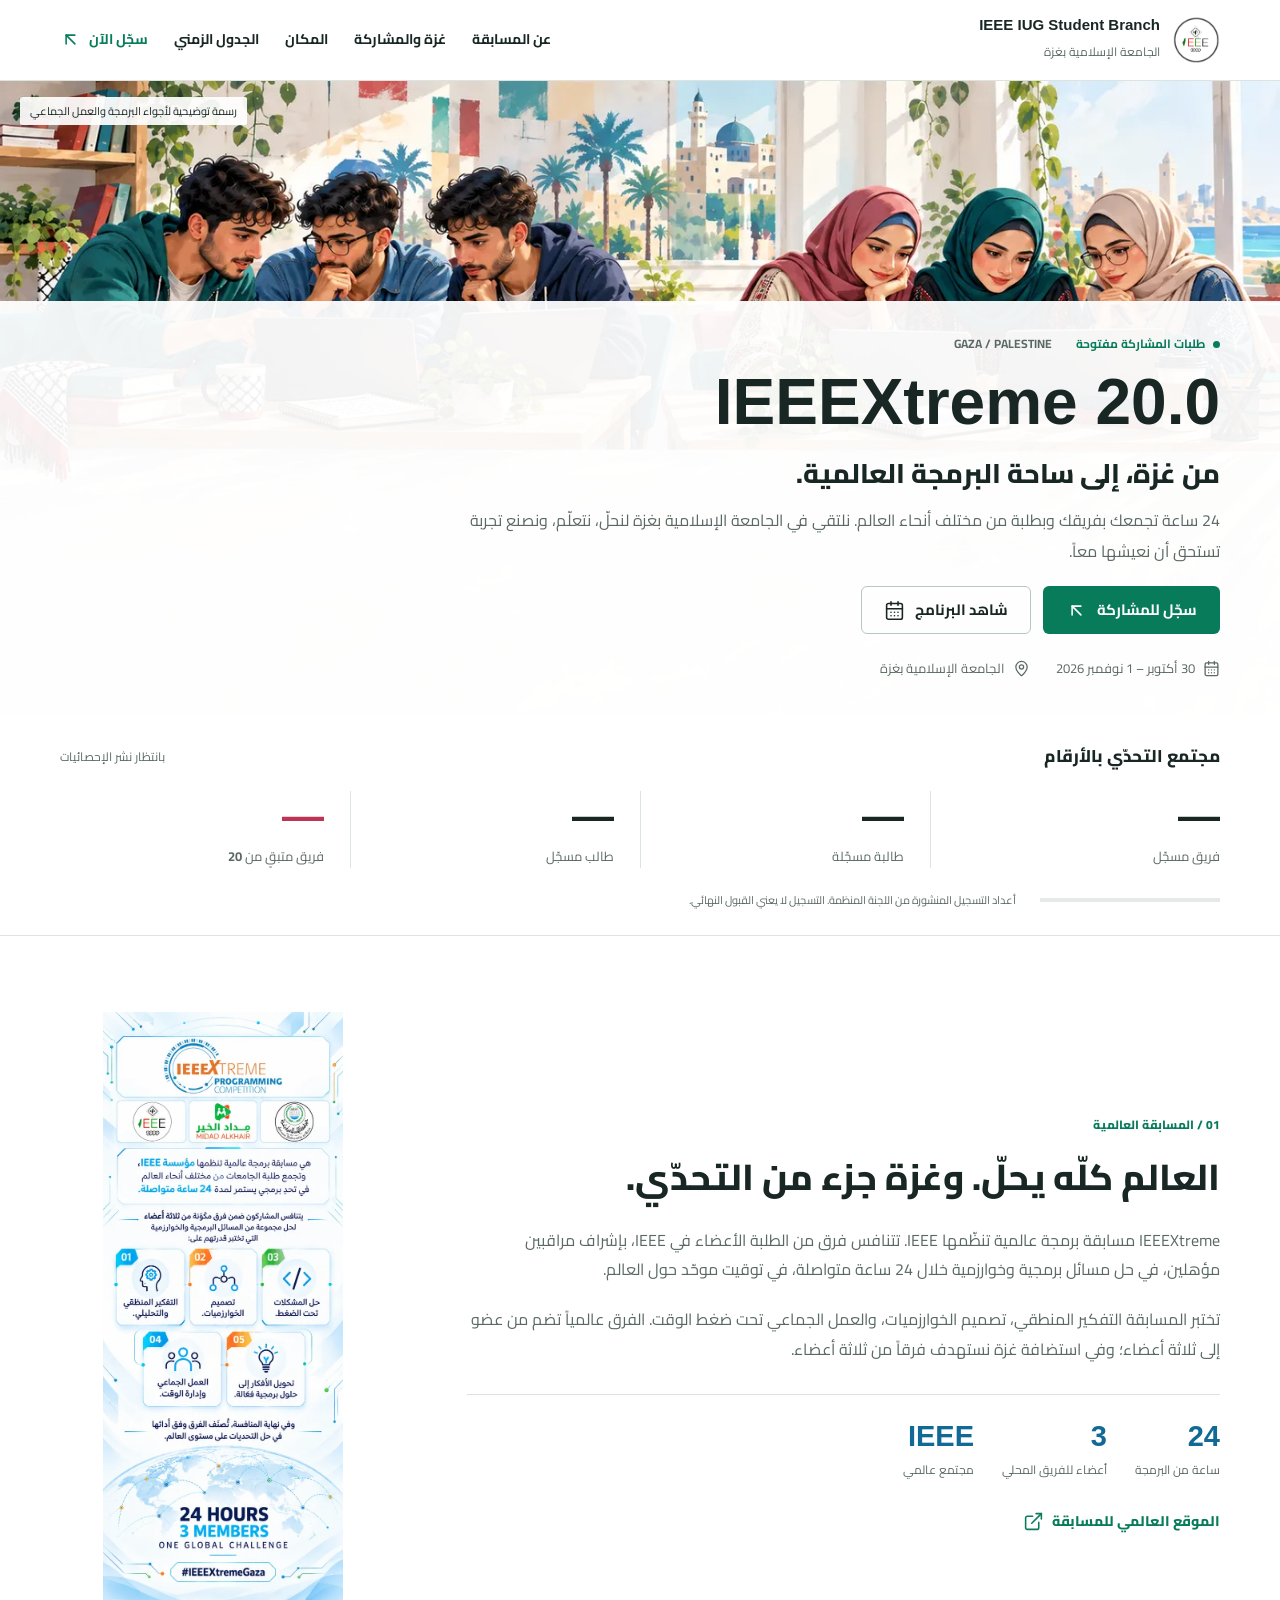
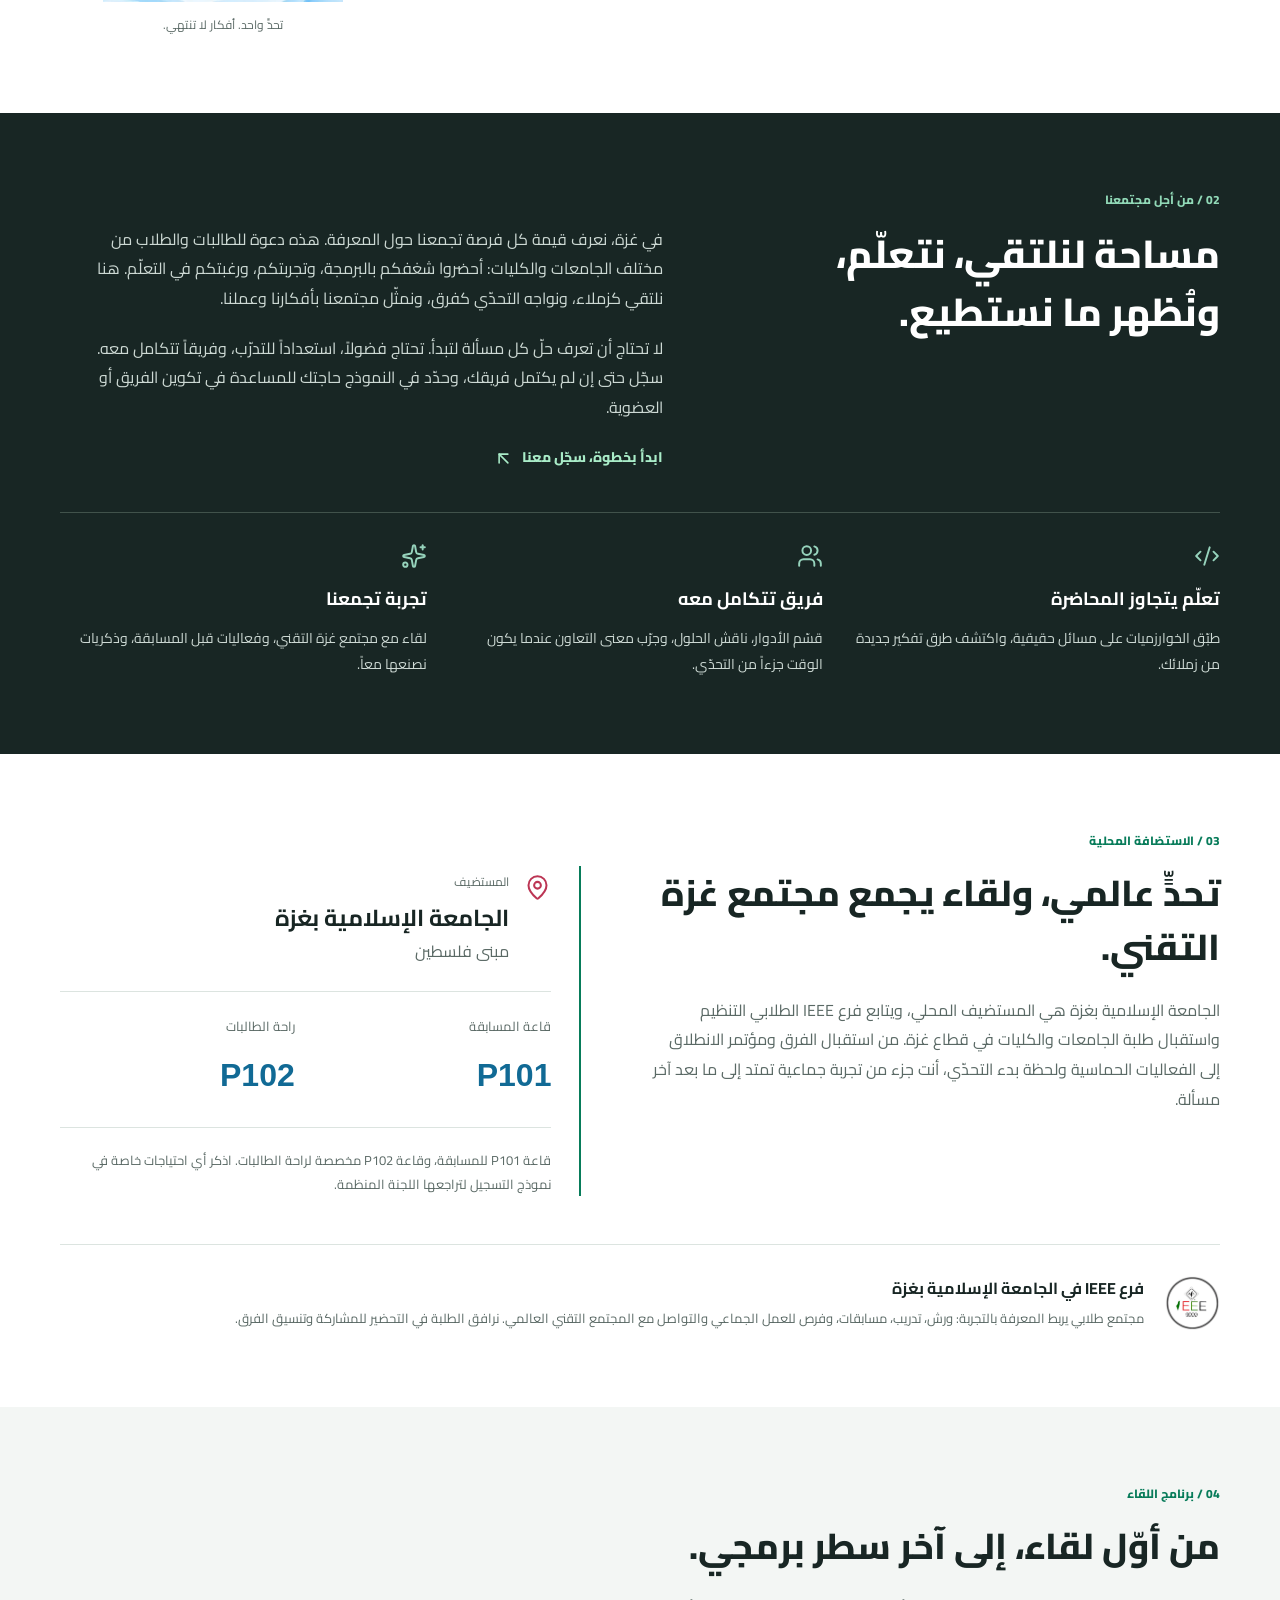
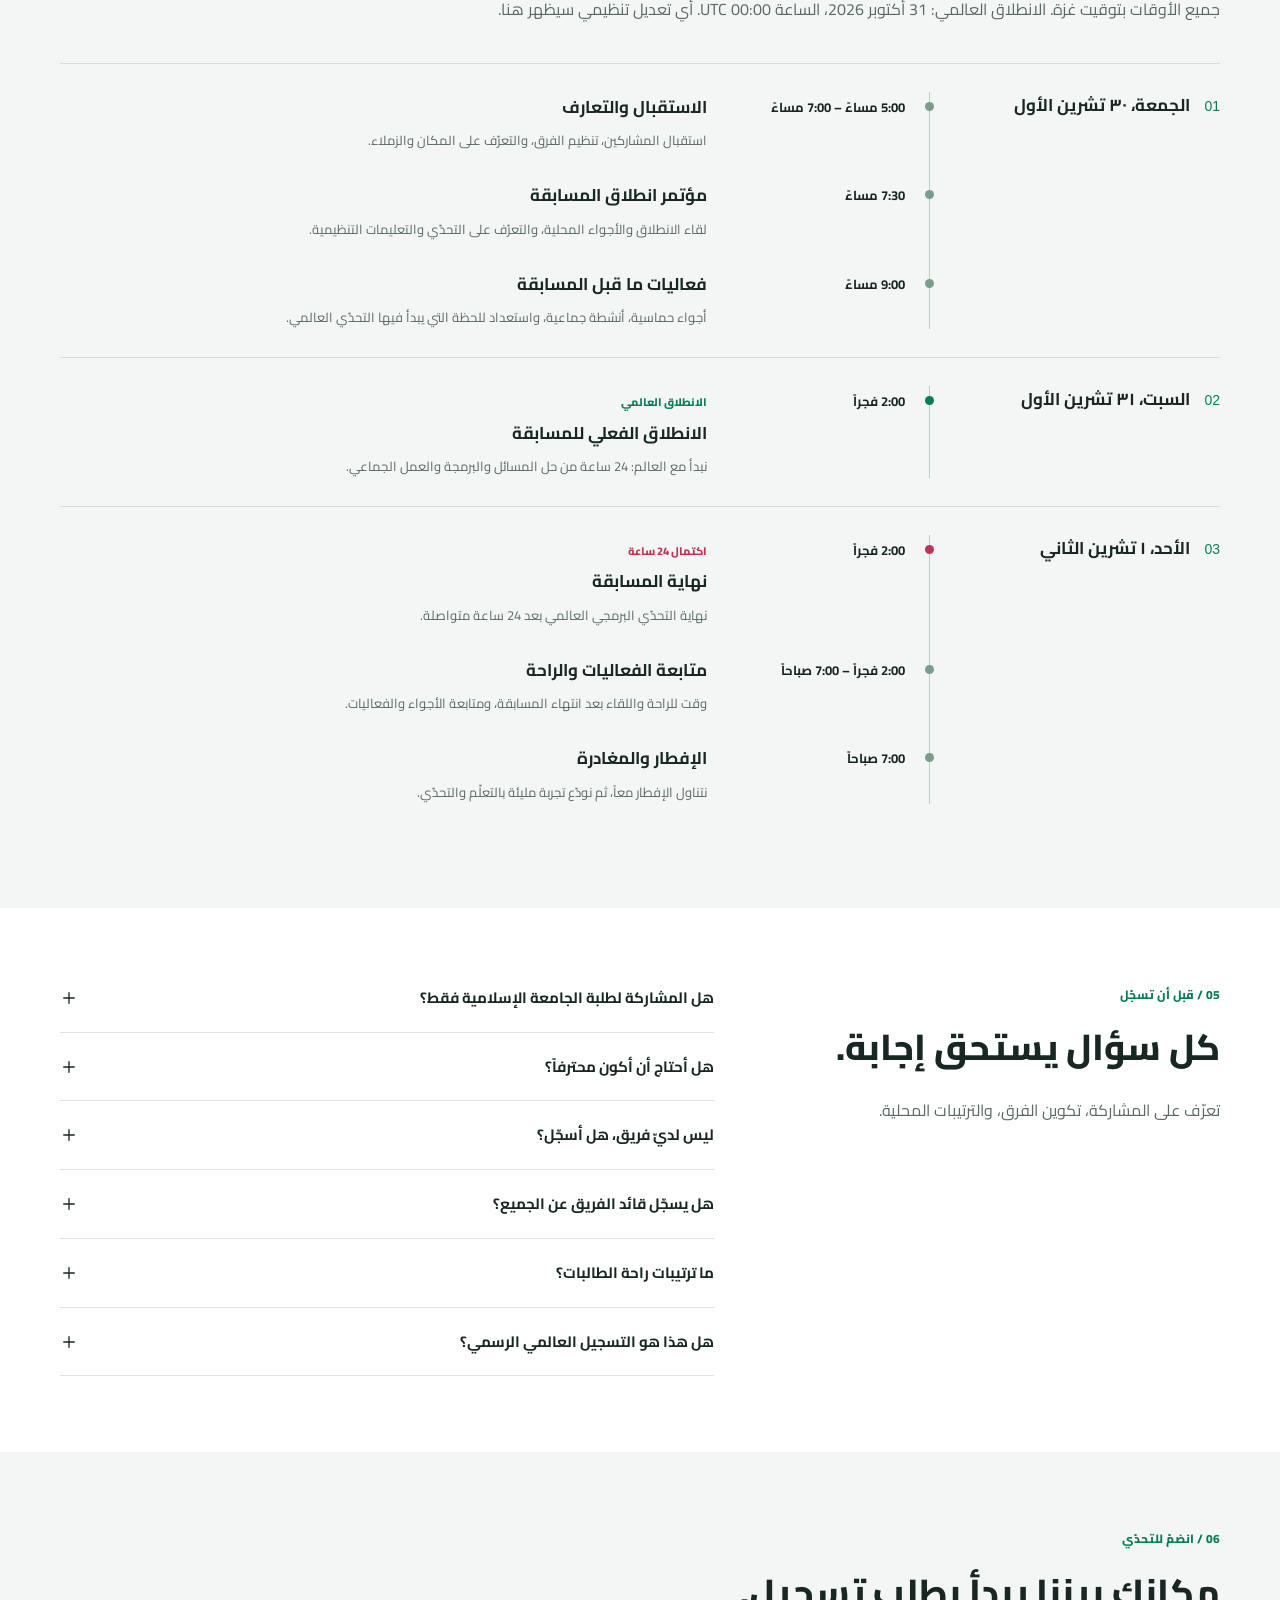
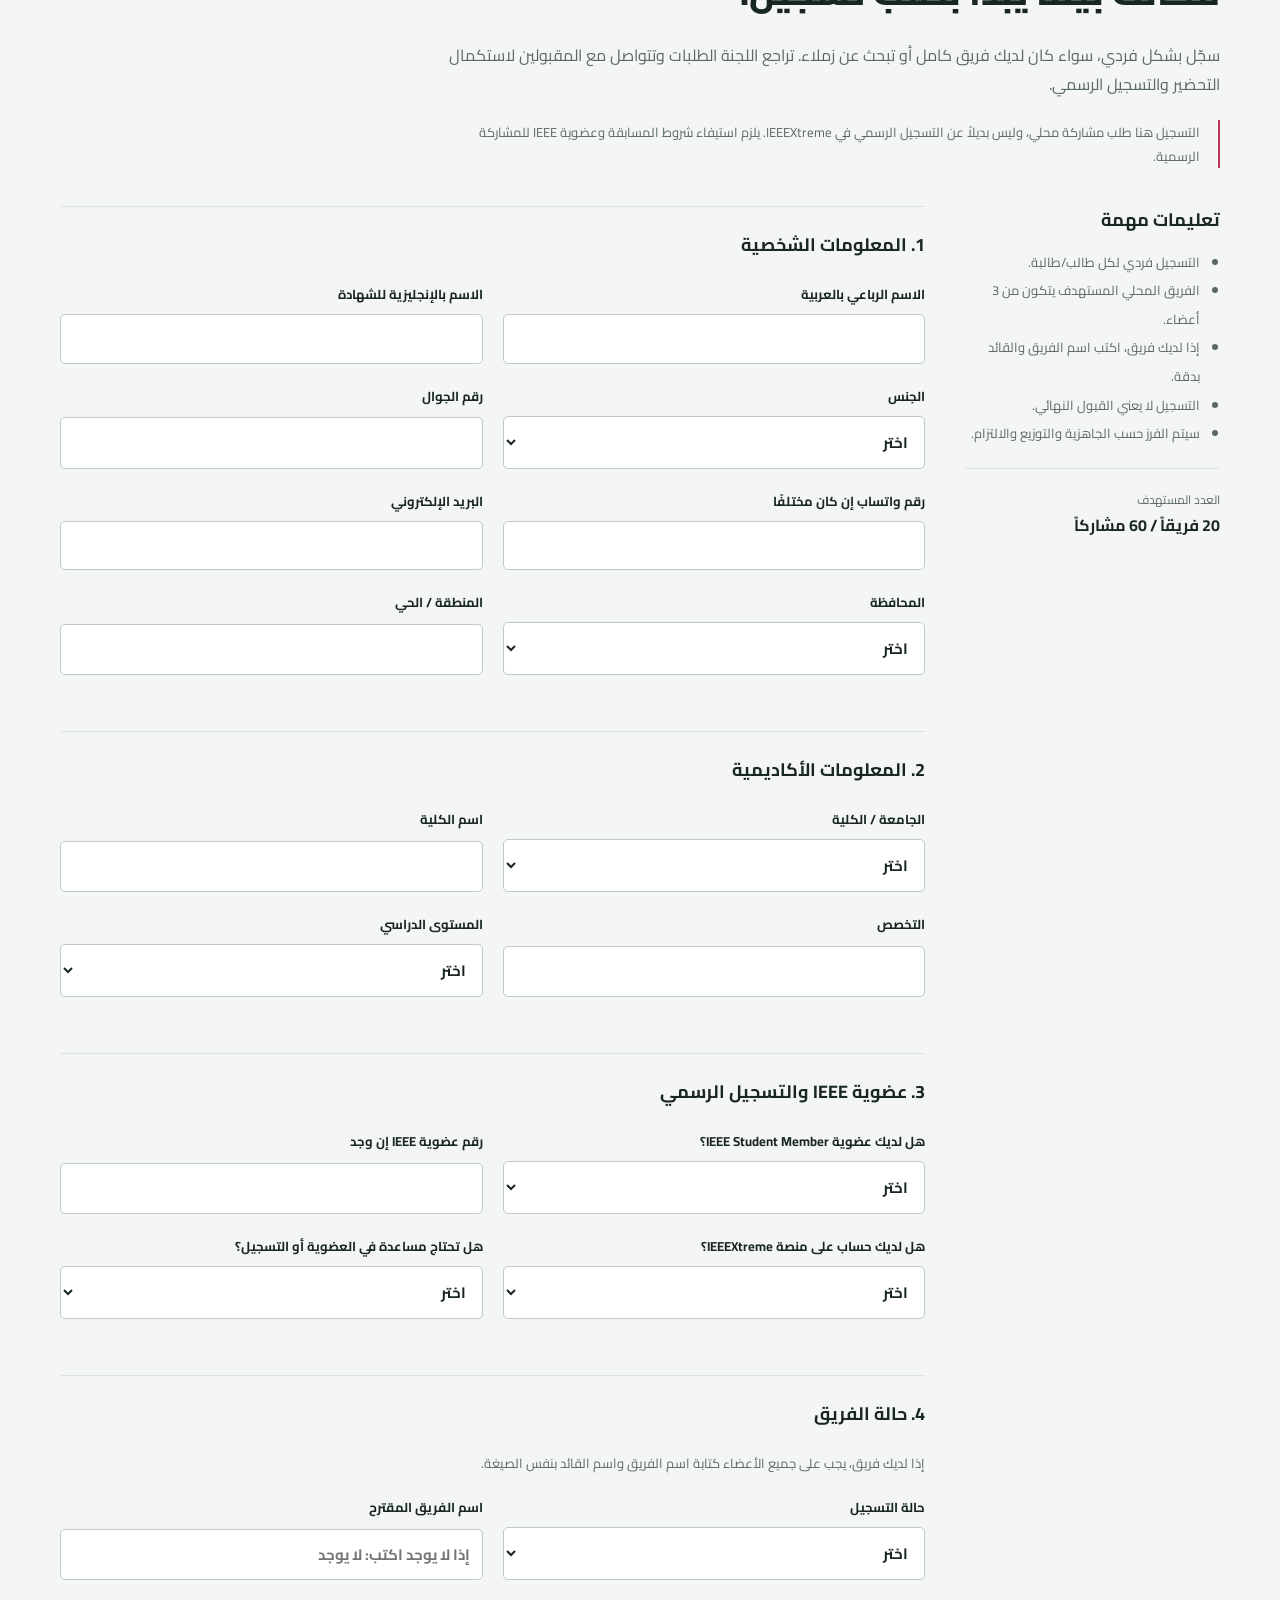
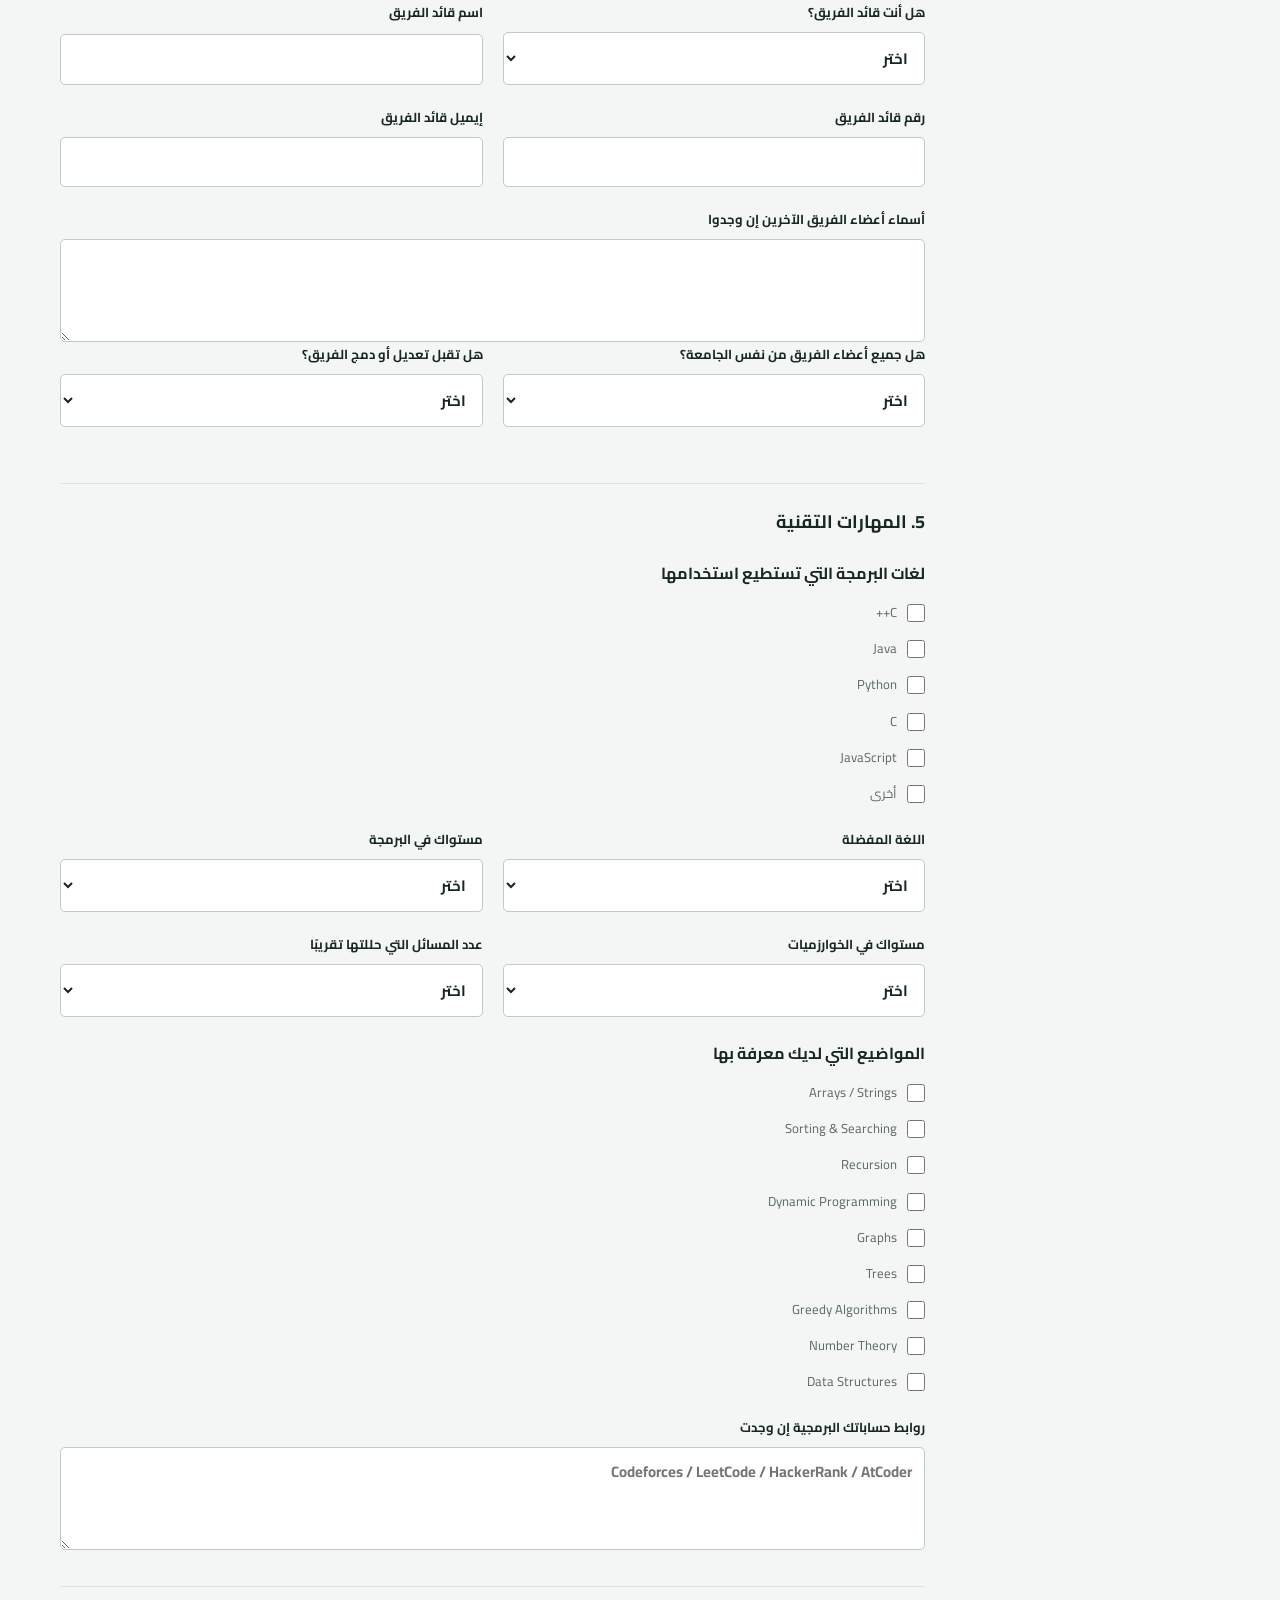
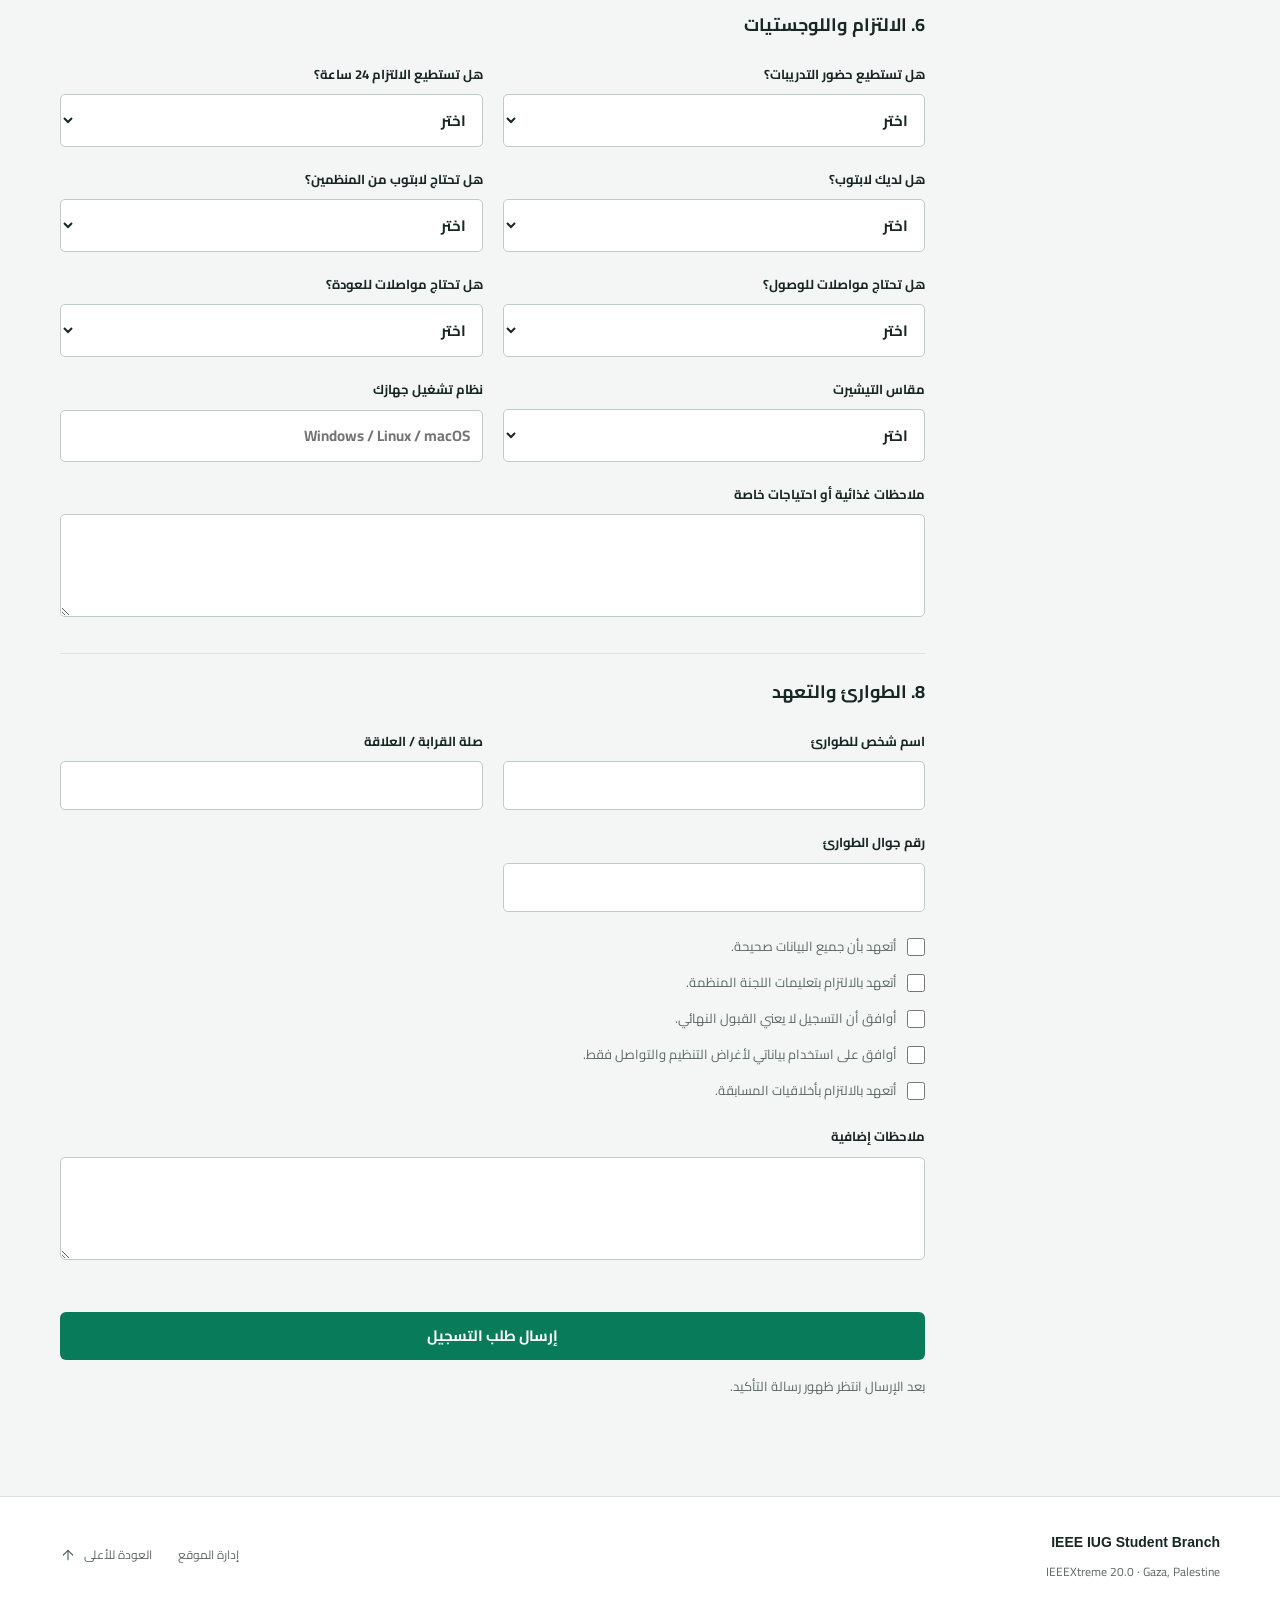
==== commit f6c1b60c: "Clarify local team size in registration guidance" ====
--- a/index.html
+++ b/index.html
@@ -90,7 +90,7 @@
             <h3>تعليمات مهمة</h3>
             <ul>
               <li>التسجيل فردي لكل طالب/طالبة.</li>
-              <li>الفريق الرسمي يتكون من 3 أعضاء.</li>
+              <li>الفريق المحلي المستهدف يتكون من 3 أعضاء.</li>
               <li>إذا لديك فريق، اكتب اسم الفريق والقائد بدقة.</li>
               <li>التسجيل لا يعني القبول النهائي.</li>
               <li>سيتم الفرز حسب الجاهزية والتوزيع والالتزام.</li>
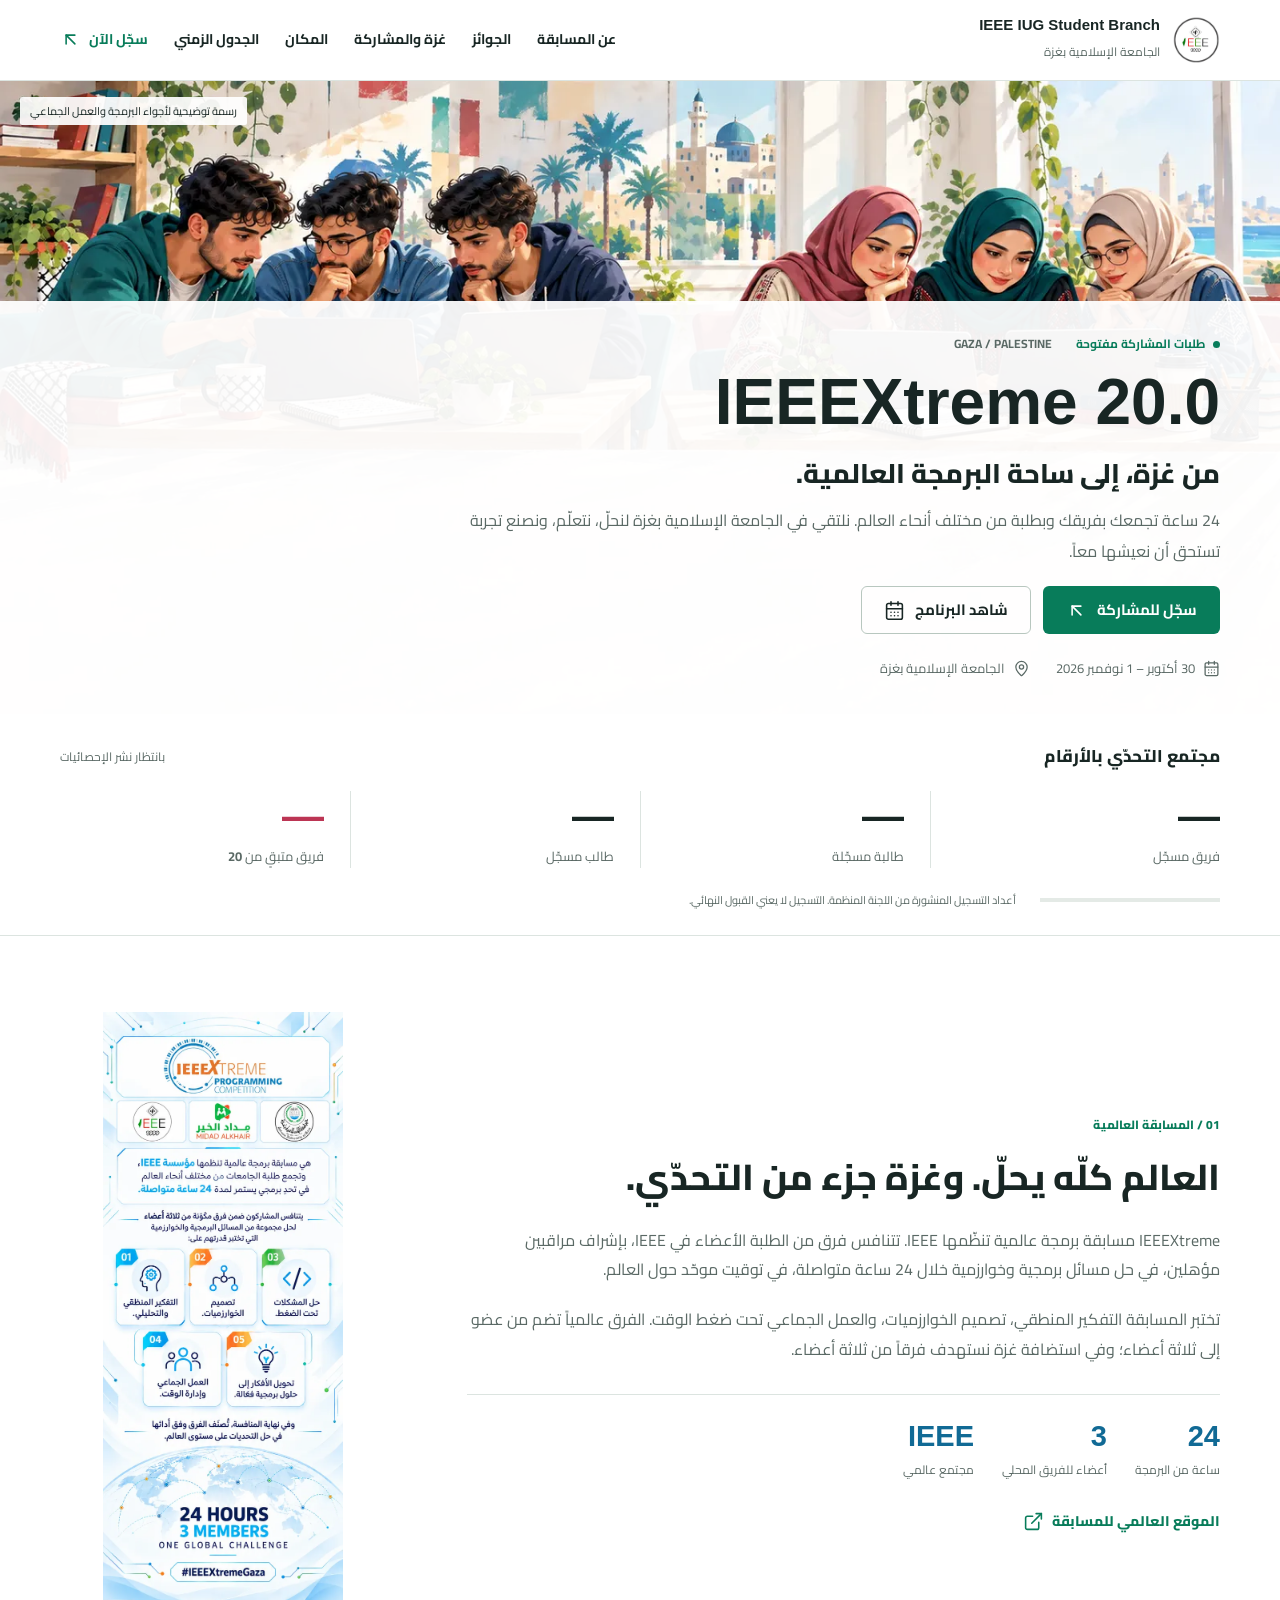
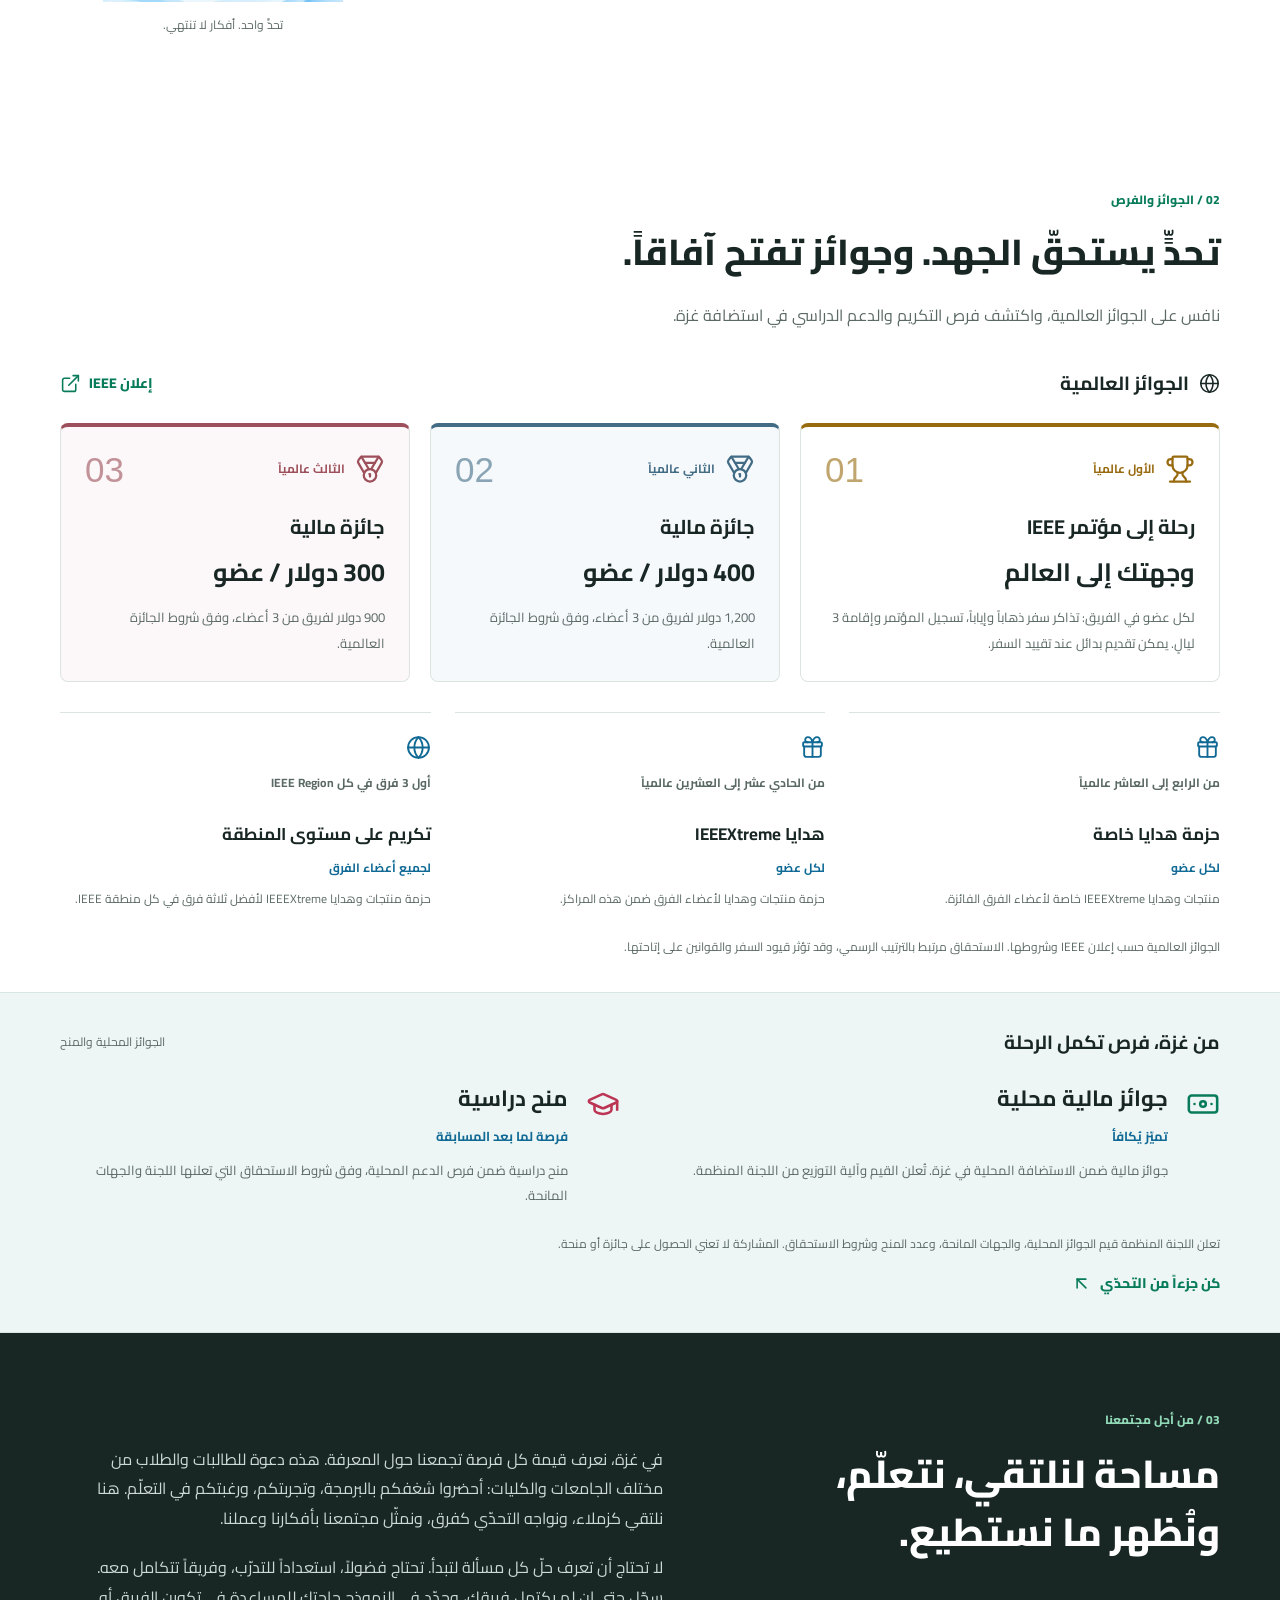
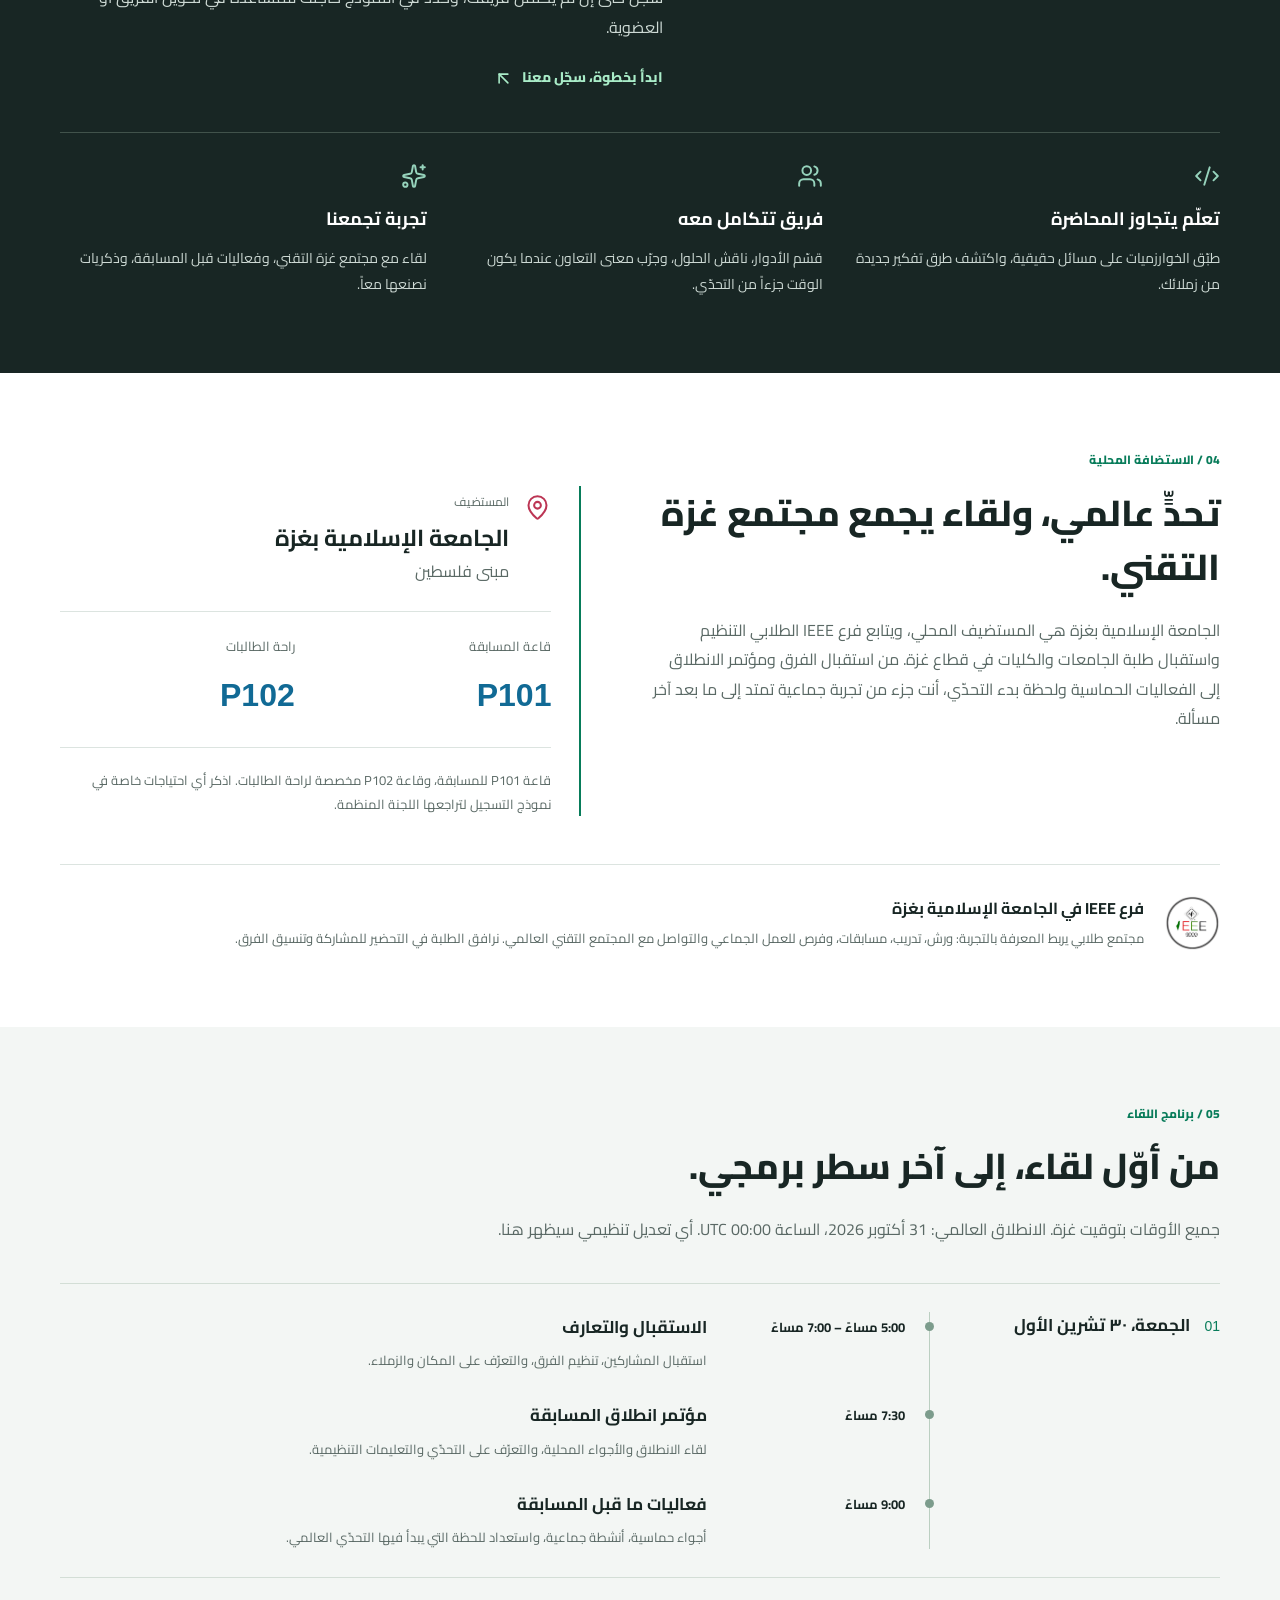
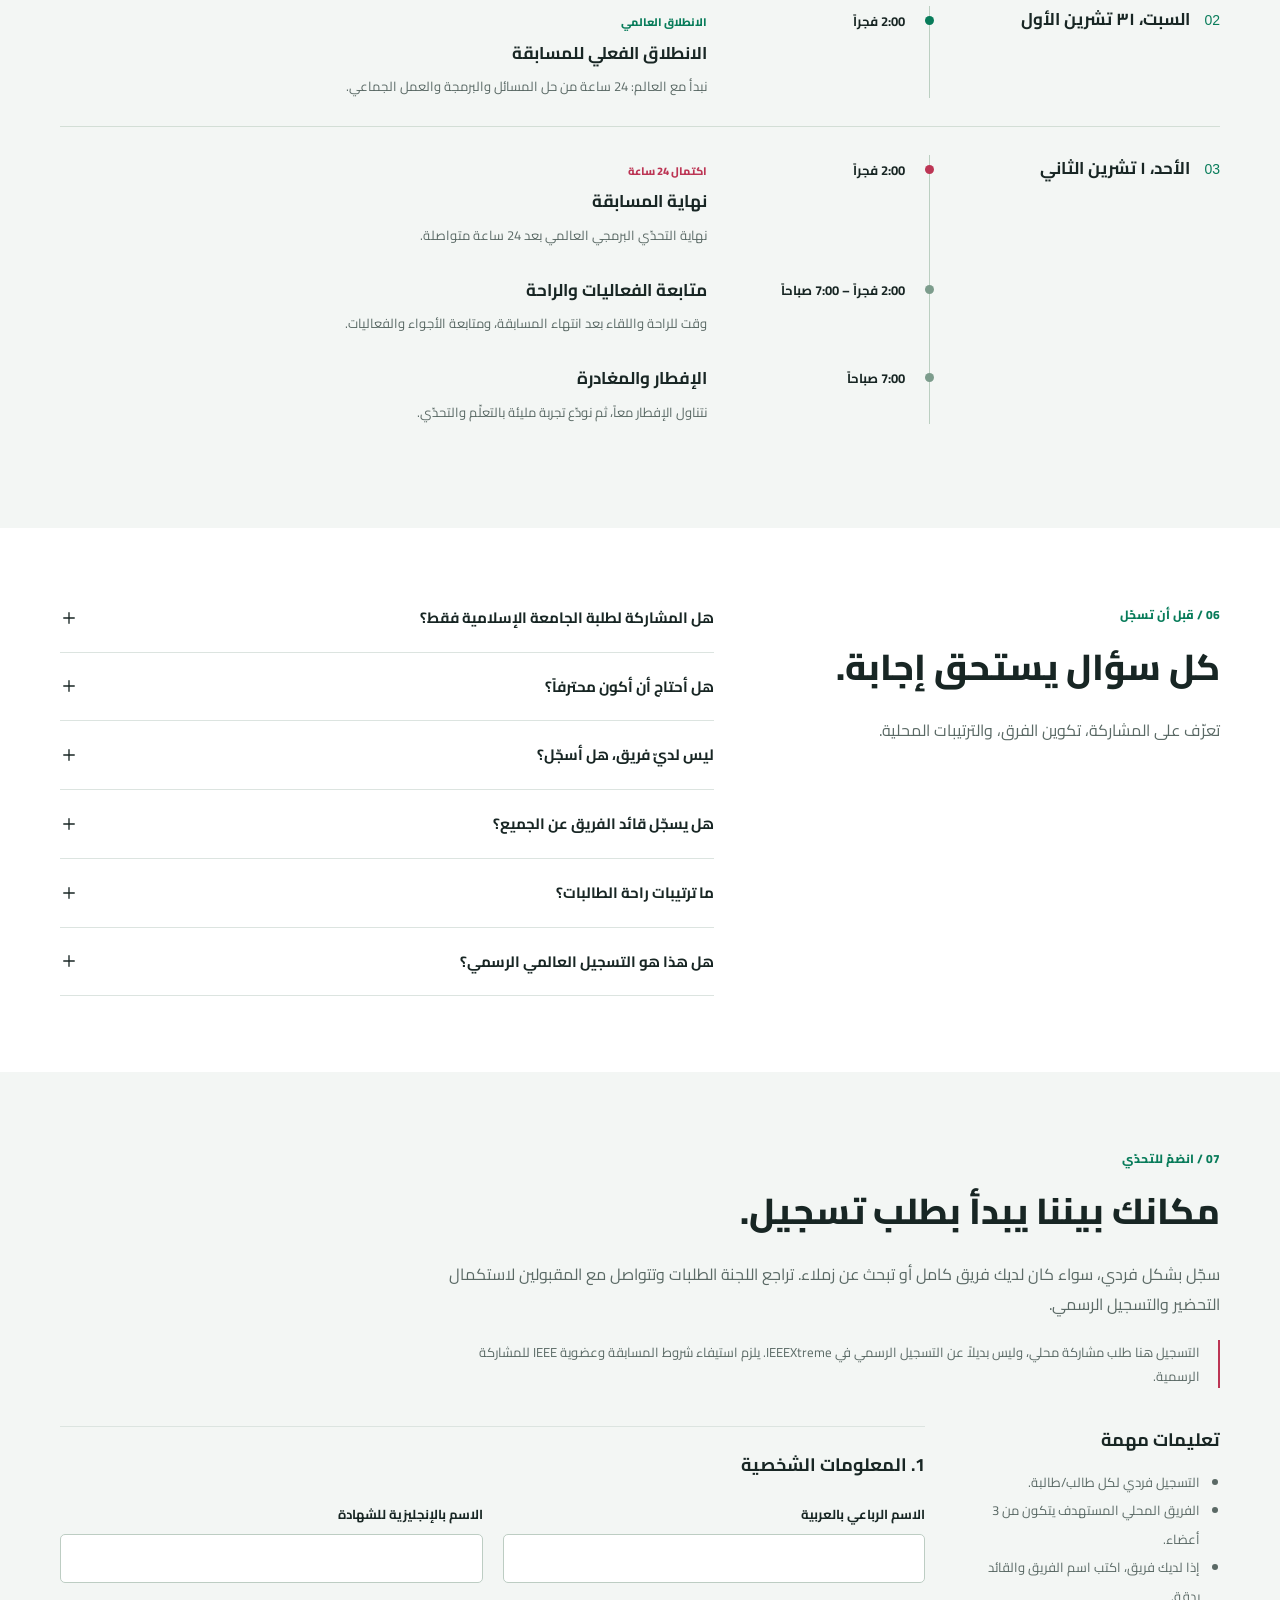
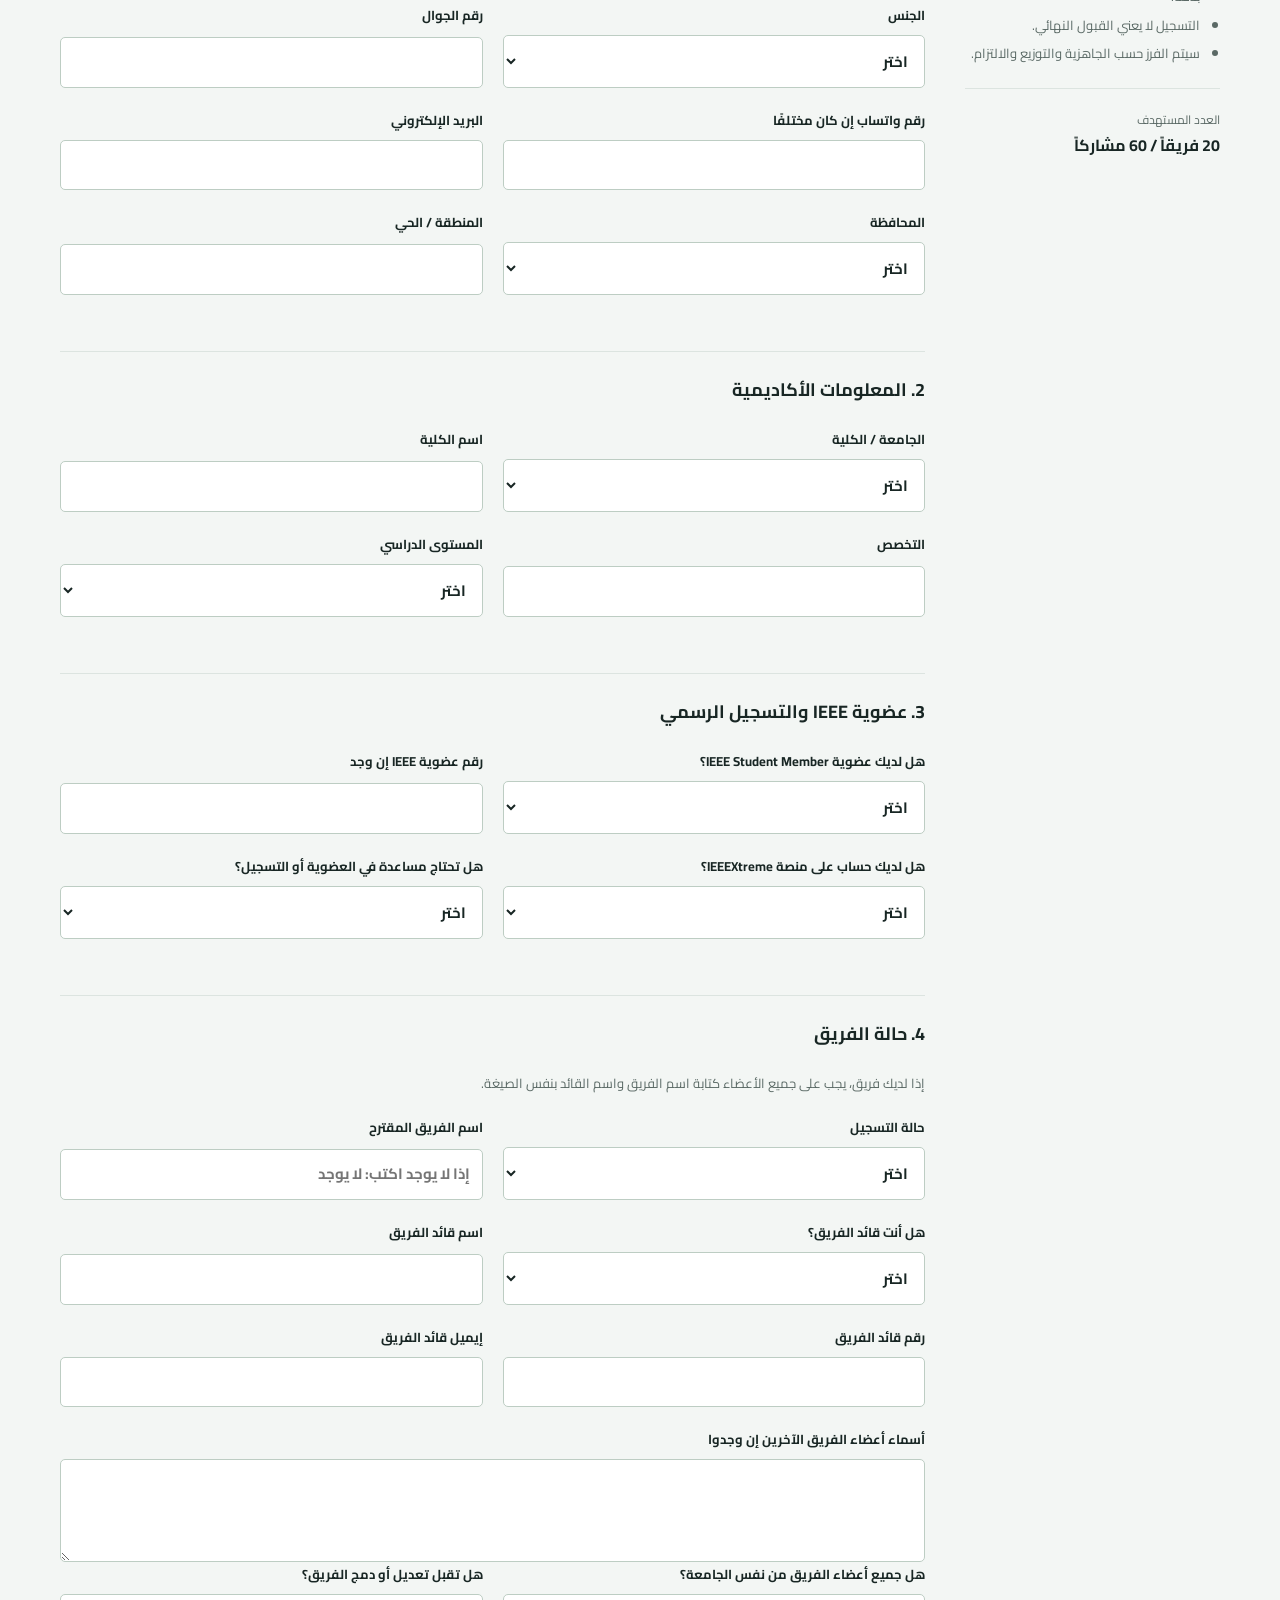
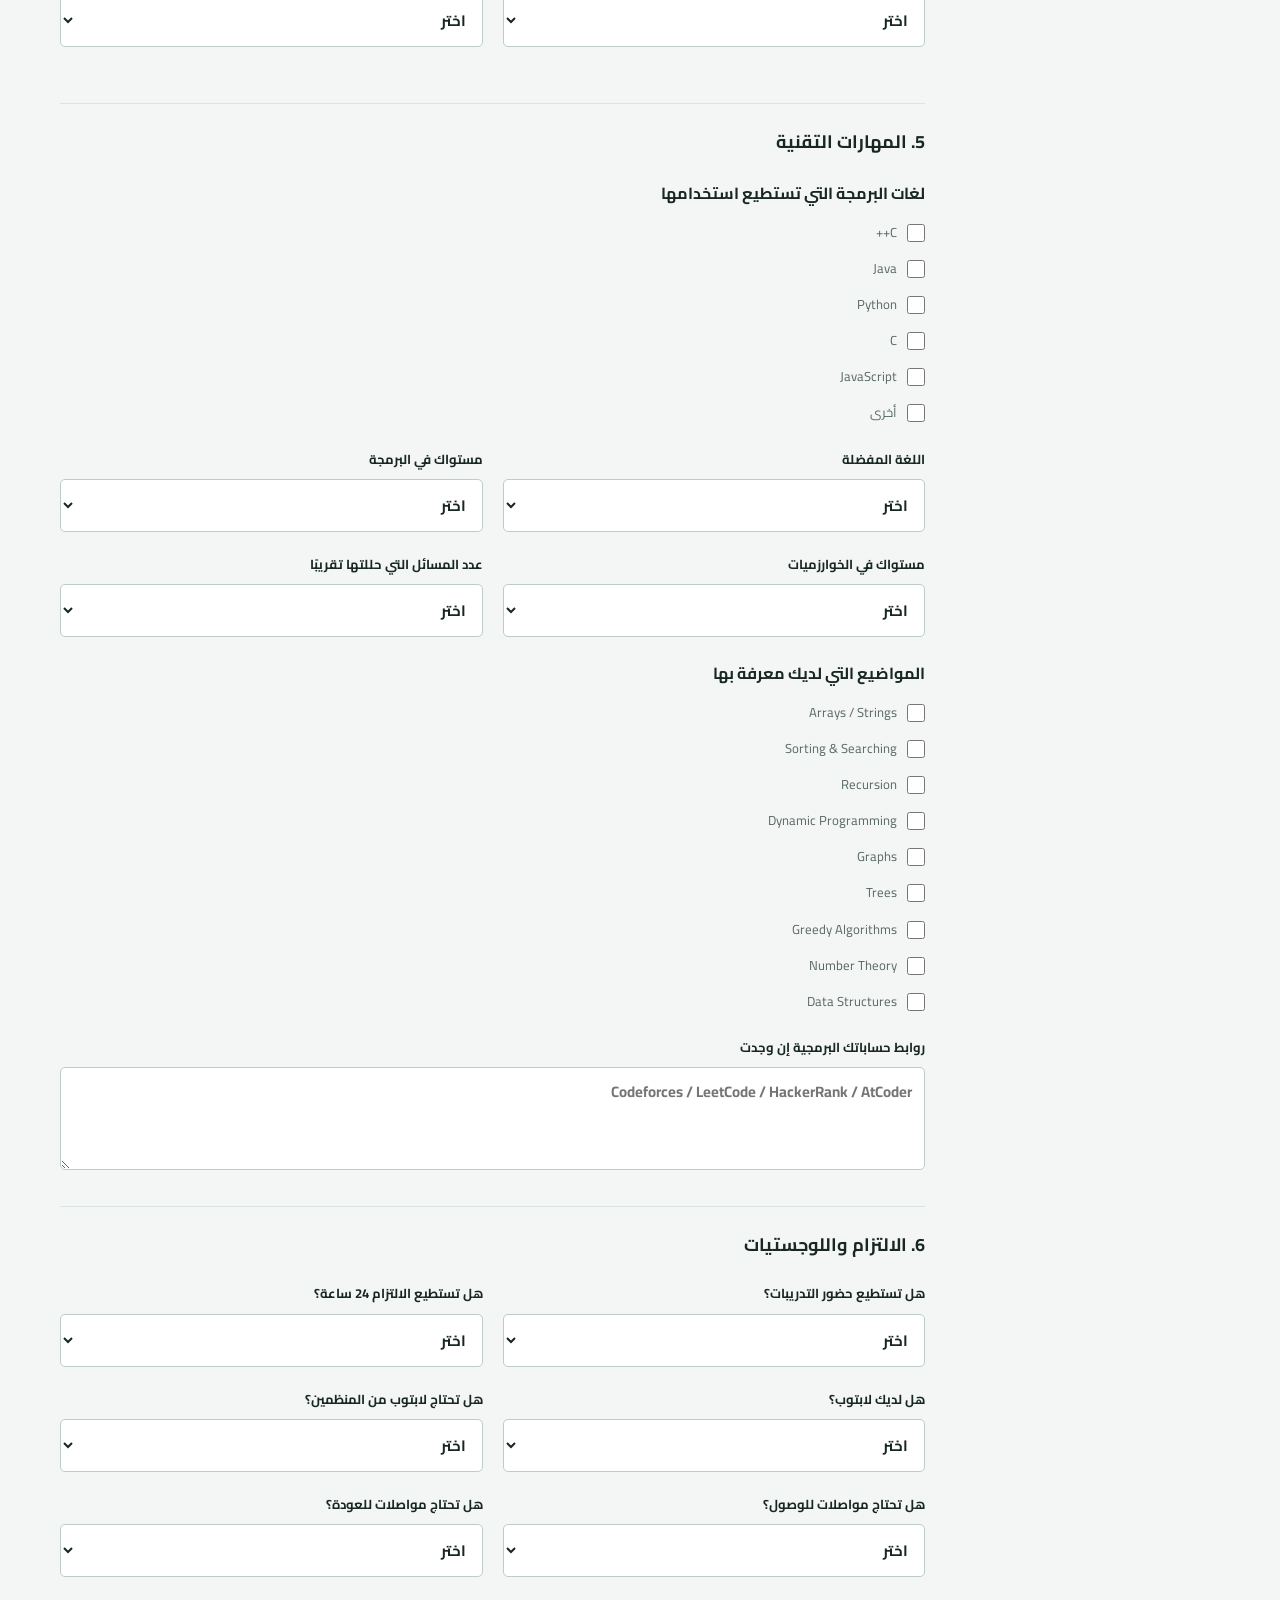
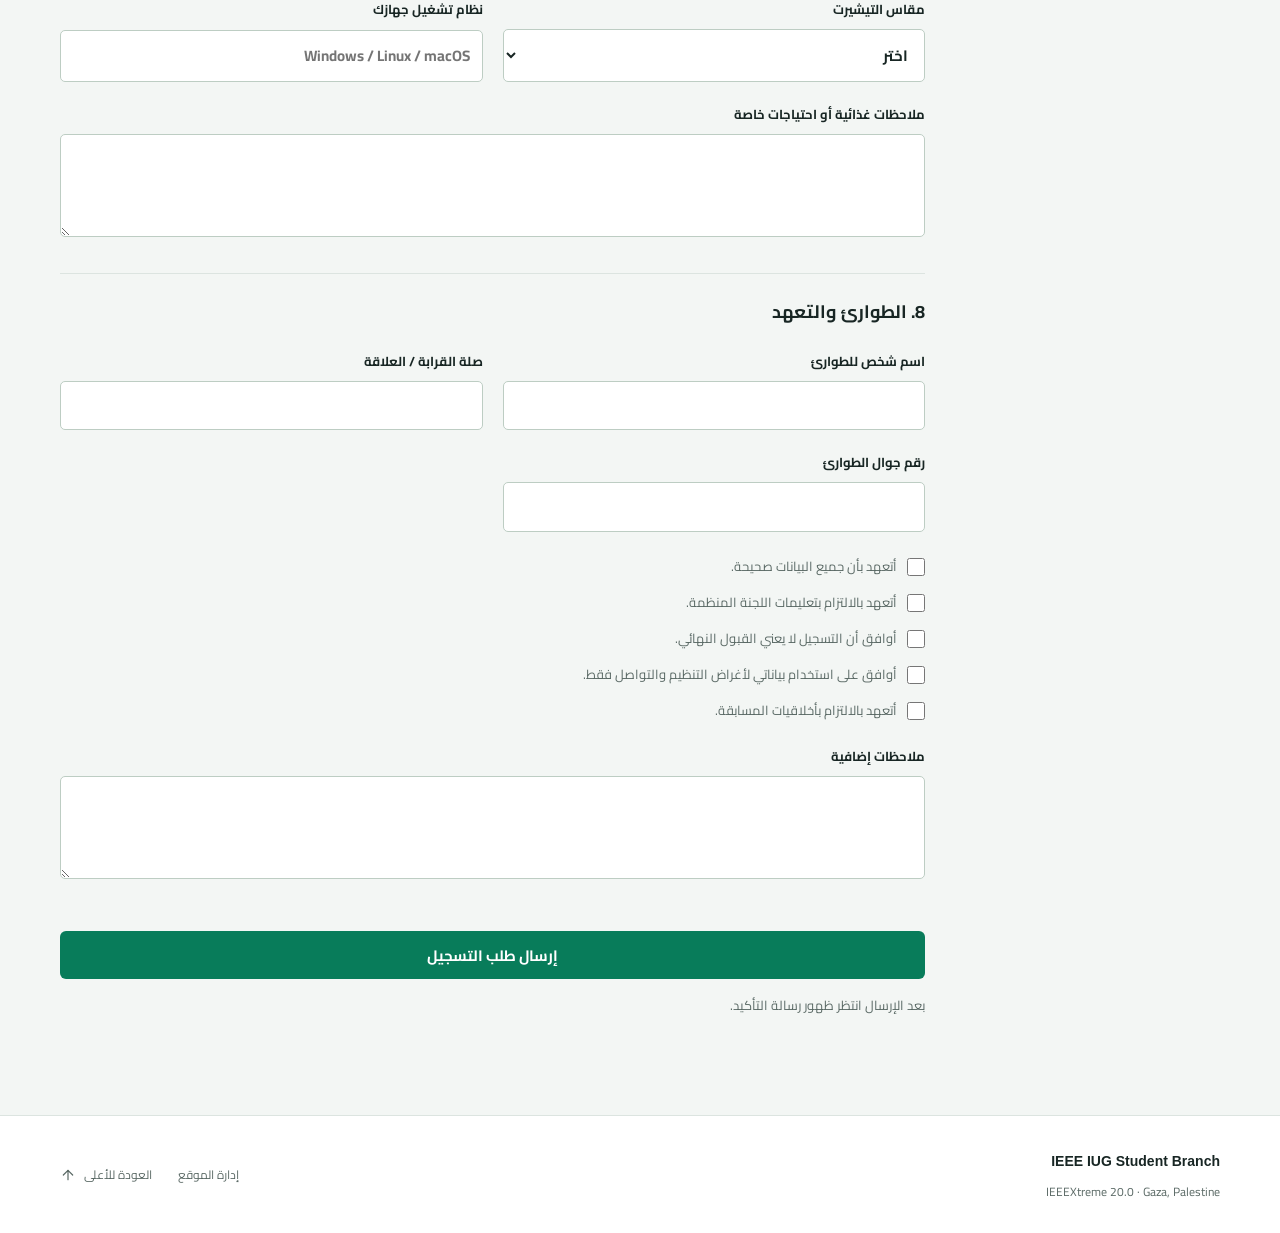
==== commit 879f6dd0: "Add global prizes and local scholarship awards Present the verified IEEEXtreme 20.0 global awards al" ====
--- a/index.html
+++ b/index.html
@@ -19,7 +19,7 @@
       <a class="brand" href="#home"><img src="lo.JPG" alt="IEEE IUG" class="brand-logo" width="48" height="48" decoding="async"><span><strong>IEEE IUG Student Branch</strong><small>الجامعة الإسلامية بغزة</small></span></a>
       <button class="menu icon-button" id="menuBtn" aria-label="القائمة" aria-expanded="false" aria-controls="navLinks" title="القائمة"><svg class="icon" aria-hidden="true"><use href="icons.svg#menu"></use></svg></button>
       <nav class="links" id="navLinks" aria-label="التنقل الرئيسي">
-        <a href="#xtreme">عن المسابقة</a><a href="#gaza">غزة والمشاركة</a><a href="#venue">المكان</a><a href="#schedule">الجدول الزمني</a>
+        <a href="#xtreme">عن المسابقة</a><a href="#prizes">الجوائز</a><a href="#gaza">غزة والمشاركة</a><a href="#venue">المكان</a><a href="#schedule">الجدول الزمني</a>
         <a href="#form" class="nav-register">سجّل الآن <svg class="icon" aria-hidden="true"><use href="icons.svg#arrow-up-left"></use></svg></a>
       </nav>
     </div>
@@ -60,14 +60,29 @@
         <figure class="poster-figure"><img src="assets/poster.webp" alt="تعريف IEEEXtreme: 24 ساعة من حل المسائل والتفكير الخوارزمي والعمل الجماعي" width="600" height="1478" loading="lazy" decoding="async"><figcaption>تحدٍّ واحد. أفكار لا تنتهي.</figcaption></figure>
       </div>
     </section>
+    <section class="section prizes-section" id="prizes" aria-labelledby="prizesTitle">
+      <div class="container">
+        <div class="section-head"><span class="kicker">02 / الجوائز والفرص</span><h2 id="prizesTitle" data-content="prizesTitle"></h2><p data-content="prizesIntro"></p></div>
+        <div class="prize-group-heading"><h3><svg class="icon" aria-hidden="true"><use href="icons.svg#globe"></use></svg>الجوائز العالمية</h3><a class="text-link" href="https://ieeextreme.org/" target="_blank" rel="noopener">إعلان IEEE <svg class="icon" aria-hidden="true"><use href="icons.svg#external-link"></use></svg></a></div>
+        <div class="prize-podium" id="prizePodium"></div>
+        <div class="prize-ranges" id="prizeRanges"></div>
+        <p class="prize-note" data-content="prizesNote"></p>
+      </div>
+      <div class="local-prizes-band"><div class="container">
+        <div class="prize-group-heading"><h3>من غزة، فرص تكمل الرحلة</h3><span>الجوائز المحلية والمنح</span></div>
+        <div class="local-prizes" id="localPrizes"></div>
+        <p class="prize-note" data-content="localPrizesNote"></p>
+        <a href="#form" class="text-link">كن جزءاً من التحدّي <svg class="icon" aria-hidden="true"><use href="icons.svg#arrow-up-left"></use></svg></a>
+      </div></div>
+    </section>
     <section class="section gaza" id="gaza">
-      <div class="container"><span class="kicker">02 / من أجل مجتمعنا</span>
+      <div class="container"><span class="kicker">03 / من أجل مجتمعنا</span>
         <div class="gaza-layout"><h2 data-content="gazaTitle"></h2><div><p data-content="gazaBody"></p><p data-content="gazaExtra"></p><a href="#form" class="text-link">ابدأ بخطوة، سجّل معنا <svg class="icon" aria-hidden="true"><use href="icons.svg#arrow-up-left"></use></svg></a></div></div>
         <div class="benefits" id="benefits"></div>
       </div>
     </section>
     <section class="section" id="venue">
-      <div class="container"><span class="kicker">03 / الاستضافة المحلية</span>
+      <div class="container"><span class="kicker">04 / الاستضافة المحلية</span>
         <div class="venue-layout"><div><h2 data-content="localTitle"></h2><p data-content="localBody"></p></div>
           <div class="venue-details"><div class="venue-line"><svg class="icon" aria-hidden="true"><use href="icons.svg#map-pin"></use></svg><div><span>المستضيف</span><h3 data-content="venueHost"></h3><p data-content="venueBuilding"></p></div></div>
             <dl class="room-list"><div><dt>قاعة المسابقة</dt><dd data-content="competitionRoom" dir="ltr">P101</dd></div><div><dt>راحة الطالبات</dt><dd data-content="femaleRestRoom" dir="ltr">P102</dd></div></dl><p data-content="venueNote"></p>
@@ -77,14 +92,14 @@
       </div>
     </section>
     <section class="section schedule-section" id="schedule">
-      <div class="container"><div class="section-head"><span class="kicker">04 / برنامج اللقاء</span><h2 data-content="scheduleTitle"></h2><p data-content="scheduleNote"></p></div><div id="timeline" class="timeline"></div></div>
+      <div class="container"><div class="section-head"><span class="kicker">05 / برنامج اللقاء</span><h2 data-content="scheduleTitle"></h2><p data-content="scheduleNote"></p></div><div id="timeline" class="timeline"></div></div>
     </section>
     <section class="section" id="faq">
-      <div class="container faq-layout"><div><span class="kicker">05 / قبل أن تسجّل</span><h2>كل سؤال يستحق إجابة.</h2><p>تعرّف على المشاركة، تكوين الفرق، والترتيبات المحلية.</p></div><div class="faq" id="faqList"></div></div>
+      <div class="container faq-layout"><div><span class="kicker">06 / قبل أن تسجّل</span><h2>كل سؤال يستحق إجابة.</h2><p>تعرّف على المشاركة، تكوين الفرق، والترتيبات المحلية.</p></div><div class="faq" id="faqList"></div></div>
     </section>
     <section class="section registration" id="form">
       <div class="container">
-        <div class="section-head"><span class="kicker">06 / انضمّ للتحدّي</span><h2 data-content="registrationTitle">مكانك بيننا يبدأ بطلب تسجيل.</h2><p data-content="registrationBody"></p><p class="registration-note" data-content="registrationNote"></p></div>
+        <div class="section-head"><span class="kicker">07 / انضمّ للتحدّي</span><h2 data-content="registrationTitle">مكانك بيننا يبدأ بطلب تسجيل.</h2><p data-content="registrationBody"></p><p class="registration-note" data-content="registrationNote"></p></div>
         <div class="form-layout reveal">
           <aside class="side-panel">
             <h3>تعليمات مهمة</h3>
--- a/event.css
+++ b/event.css
@@ -23,6 +23,10 @@
 @media(max-width:800px){.container{width:calc(100% - 40px)}.nav{min-height:70px}.menu{display:inline-flex}.links{display:none;position:absolute;top:70px;left:0;right:0;flex-direction:column;align-items:stretch;background:#fff;padding:20px;border-bottom:1px solid var(--line);gap:0;font-size:14px}.links.open{display:flex}.links a{padding:10px}.nav-register{justify-content:flex-start}.hero{padding-top:180px}.hero h1{font-size:46px}.hero h2{font-size:24px}.section{padding:54px 0}h2{font-size:29px}.gaza h2{font-size:31px}.about-layout{grid-template-columns:1.25fr .65fr;gap:25px}.gaza-layout,.venue-layout,.faq-layout{grid-template-columns:1fr;gap:24px}.benefits{gap:20px}.timeline-day{grid-template-columns:1fr;gap:12px}.timeline-event{grid-template-columns:165px 1fr}.form-layout{grid-template-columns:1fr;gap:12px}.side-panel{position:static}.side-panel ul{display:grid;grid-template-columns:1fr 1fr;gap:0 28px}.counter{margin:15px 0 10px}.stats-heading{align-items:flex-start}.capacity-line{gap:14px}.stat{padding-inline:16px}.stat strong{font-size:36px;min-height:44px}}
 @media(max-width:540px){html{scroll-behavior:auto;scroll-padding-top:80px}body{font-size:15px}.container{width:calc(100% - 32px)}.brand strong{font-size:12px}.brand small{font-size:11px}.brand-logo{width:40px;height:40px}.nav{min-height:64px;gap:12px}.links{top:64px}.hero{padding-top:145px}.hero-content{padding:24px 0 26px}.hero-eyebrow{font-size:10px;gap:15px}.hero h1{font-size:35px;line-height:1.2}.hero h2{font-size:21px}.hero p{font-size:14px;line-height:1.85}.hero-actions{gap:10px;margin-bottom:18px}.hero-actions .btn{padding:10px 14px;font-size:13px;flex:1;white-space:normal}.hero-meta{gap:8px;font-size:11px;flex-direction:column}.photo-credit{top:10px;left:10px;font-size:9px}.stats-band{padding:22px 0}.stats-heading{flex-direction:column;gap:3px;margin-bottom:20px}.stats-heading h2{font-size:15px}.stats-heading>span{font-size:10px}.stats-grid{grid-template-columns:repeat(2,minmax(0,1fr));row-gap:24px}.stat{padding-inline:16px}.stat:nth-child(odd){padding-right:0}.stat:nth-child(2){border-left:0}.stat strong{font-size:35px;min-height:42px}.stat>span{font-size:12px}.capacity-line{flex-direction:column;align-items:stretch;gap:10px}.capacity-track{width:100%}.capacity-line p{font-size:10px}.section{padding:44px 0;contain-intrinsic-size:auto 900px}h2{font-size:26px}.kicker{font-size:11px}.about-layout{grid-template-columns:1fr;gap:30px}.poster-figure{max-width:240px}.contest-facts{gap:23px;margin-top:20px}.contest-facts b{font-size:24px}.contest-facts span{font-size:11px}.gaza h2{font-size:29px}.benefits{grid-template-columns:1fr;gap:26px;margin-top:28px}.benefit .icon{margin-bottom:10px}.benefit h3{margin-bottom:8px}.venue-details{padding-right:18px}.venue-line h3{font-size:19px}.room-list dd{font-size:28px}.branch-line{gap:15px;align-items:flex-start}.branch-line h3{font-size:14px}.branch-line p{font-size:12px}.timeline-day{padding:24px 0}.timeline-event{grid-template-columns:1fr;gap:4px;padding-right:20px}.event-time{font-size:12px;color:var(--green)}.event-body h4{font-size:16px}.event-body p{font-size:12px}.event-label{display:none}.grid{grid-template-columns:1fr;gap:16px}input,select,textarea{font-size:16px}.side-panel ul{display:block}.section-head{margin-bottom:26px}.form-section{padding:22px 0}.form-section h3{font-size:17px}.footer-inner{flex-direction:column;align-items:flex-start;gap:16px}footer{padding-bottom:100px}.mobile-register-btn{display:flex;position:fixed;bottom:14px;left:16px;right:16px;z-index:25;background:var(--green);color:#fff;min-height:46px;justify-content:center;align-items:center;gap:10px;border-radius:6px;font-size:14px;font-weight:700;box-shadow:0 4px 18px #0002}.modal-card{padding:40px 20px 24px}.modal-card h2{font-size:20px}}
 /* Anchor destinations must be painted immediately, including on slower phones. */
+.prizes-section{padding-bottom:0}.prize-group-heading{display:flex;align-items:center;justify-content:space-between;gap:16px;margin-bottom:24px}.prize-group-heading h3{font-size:19px;margin:0;display:flex;align-items:center;gap:10px}.prize-group-heading>span{font-size:12px;color:var(--muted)}.prize-podium{display:grid;grid-template-columns:1.2fr 1fr 1fr;gap:20px}.prize-card{--accent:#996b10;min-width:0;border:1px solid var(--line);border-top:4px solid var(--accent);border-radius:8px;padding:25px 24px;background:#fff}.prize-card.silver{--accent:#426c85;background:#f6f9fb}.prize-card.bronze{--accent:#9d505b;background:#fcf7f8}.prize-card-heading{display:flex;align-items:center;gap:10px;margin-bottom:24px;color:var(--accent)}.prize-card-heading>.icon{width:30px;height:30px}.prize-rank{display:block;font-size:12px;font-weight:700;overflow-wrap:anywhere}.prize-position{margin-right:auto;font-family:Arial,sans-serif;font-size:35px;line-height:1;color:var(--accent);opacity:.6}.prize-card h3{font-size:20px;line-height:1.6;margin-bottom:8px}.prize-highlight{display:block;font-size:25px;line-height:1.7;margin-bottom:12px;overflow-wrap:anywhere}.prize-card p{font-size:13px;line-height:1.95;margin:0}.prize-ranges{display:grid;grid-template-columns:repeat(3,minmax(0,1fr));gap:24px;margin-top:30px}.prize-range{min-width:0;border-top:1px solid var(--line);padding-top:22px}.prize-range>.icon{width:25px;height:25px;color:var(--blue);margin-bottom:12px}.prize-range .prize-rank{color:var(--muted);min-height:45px}.prize-range h3{font-size:17px;margin:4px 0}.prize-range strong{font-size:12px;color:var(--blue)}.prize-range p{font-size:12px;line-height:1.9;margin:6px 0 0}.prize-note{font-size:12px;line-height:1.95;margin:24px 0 0}.local-prizes-band{background:#edf5f5;border-block:1px solid #d6e6e5;padding:34px 0;margin-top:34px}.local-prizes{display:grid;grid-template-columns:repeat(2,minmax(0,1fr));gap:40px}.local-prize{display:flex;align-items:flex-start;gap:18px;min-width:0}.local-prize>.icon{width:34px;height:34px;color:var(--green);margin-top:6px}.local-prize:nth-child(2)>.icon{color:var(--rose)}.local-prize h3{font-size:22px;margin-bottom:4px}.local-prize strong{font-size:13px;color:var(--blue)}.local-prize p{font-size:13px;line-height:1.9;margin:8px 0 0}.local-prizes-band .prize-note{max-width:870px}.local-prizes-band .text-link{margin-top:16px}
+@media(max-width:1000px){.links{gap:14px}.prize-card{padding:22px 18px}.prize-highlight{font-size:22px}}
+@media(max-width:800px){.prize-podium{grid-template-columns:1fr 1fr;gap:16px}.prize-card.gold{grid-column:1/-1}.prize-card.gold .prize-highlight{font-size:25px}.prize-ranges{gap:18px}.local-prizes{gap:24px}.prize-group-heading .text-link{font-size:12px}}
+@media(max-width:540px){.prize-podium,.prize-ranges,.local-prizes{grid-template-columns:1fr}.prize-card.gold{grid-column:auto}.prize-card{padding:22px}.prize-card-heading{margin-bottom:18px}.prize-highlight{font-size:24px}.prize-ranges{gap:20px;margin-top:24px}.prize-range .prize-rank{min-height:0}.prize-range>.icon{float:left;margin-top:8px}.prize-group-heading{align-items:flex-start;flex-wrap:wrap;gap:8px;margin-bottom:20px}.prize-group-heading h3{font-size:17px}.local-prize h3{font-size:20px}.local-prizes{gap:24px}.local-prizes-band{padding:28px 0}.local-prize+.local-prize{border-top:1px solid #ccdeda;padding-top:24px}}
 .section{content-visibility:visible;contain-intrinsic-size:none}
 /* Preserve both teams instead of cropping the wide illustration on phones. */
 .hero-image{height:auto;object-fit:contain;object-position:top}
